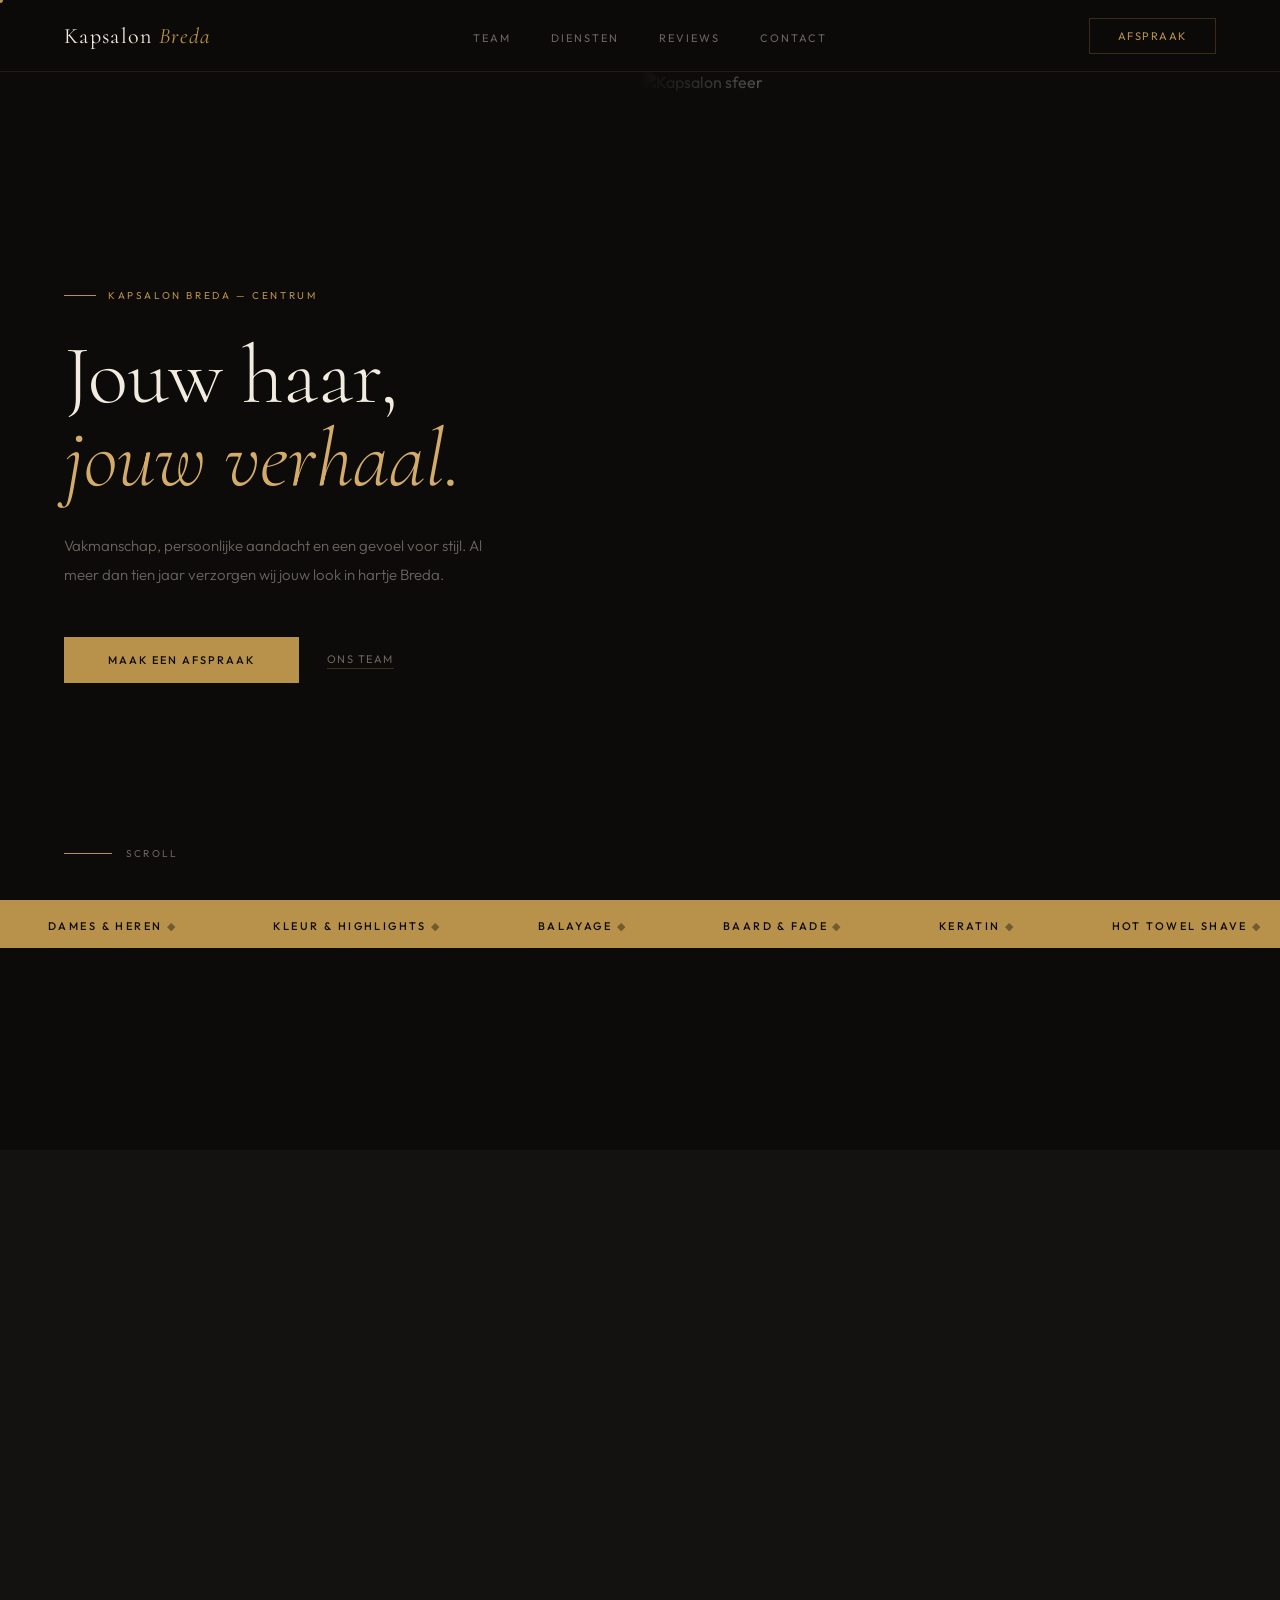
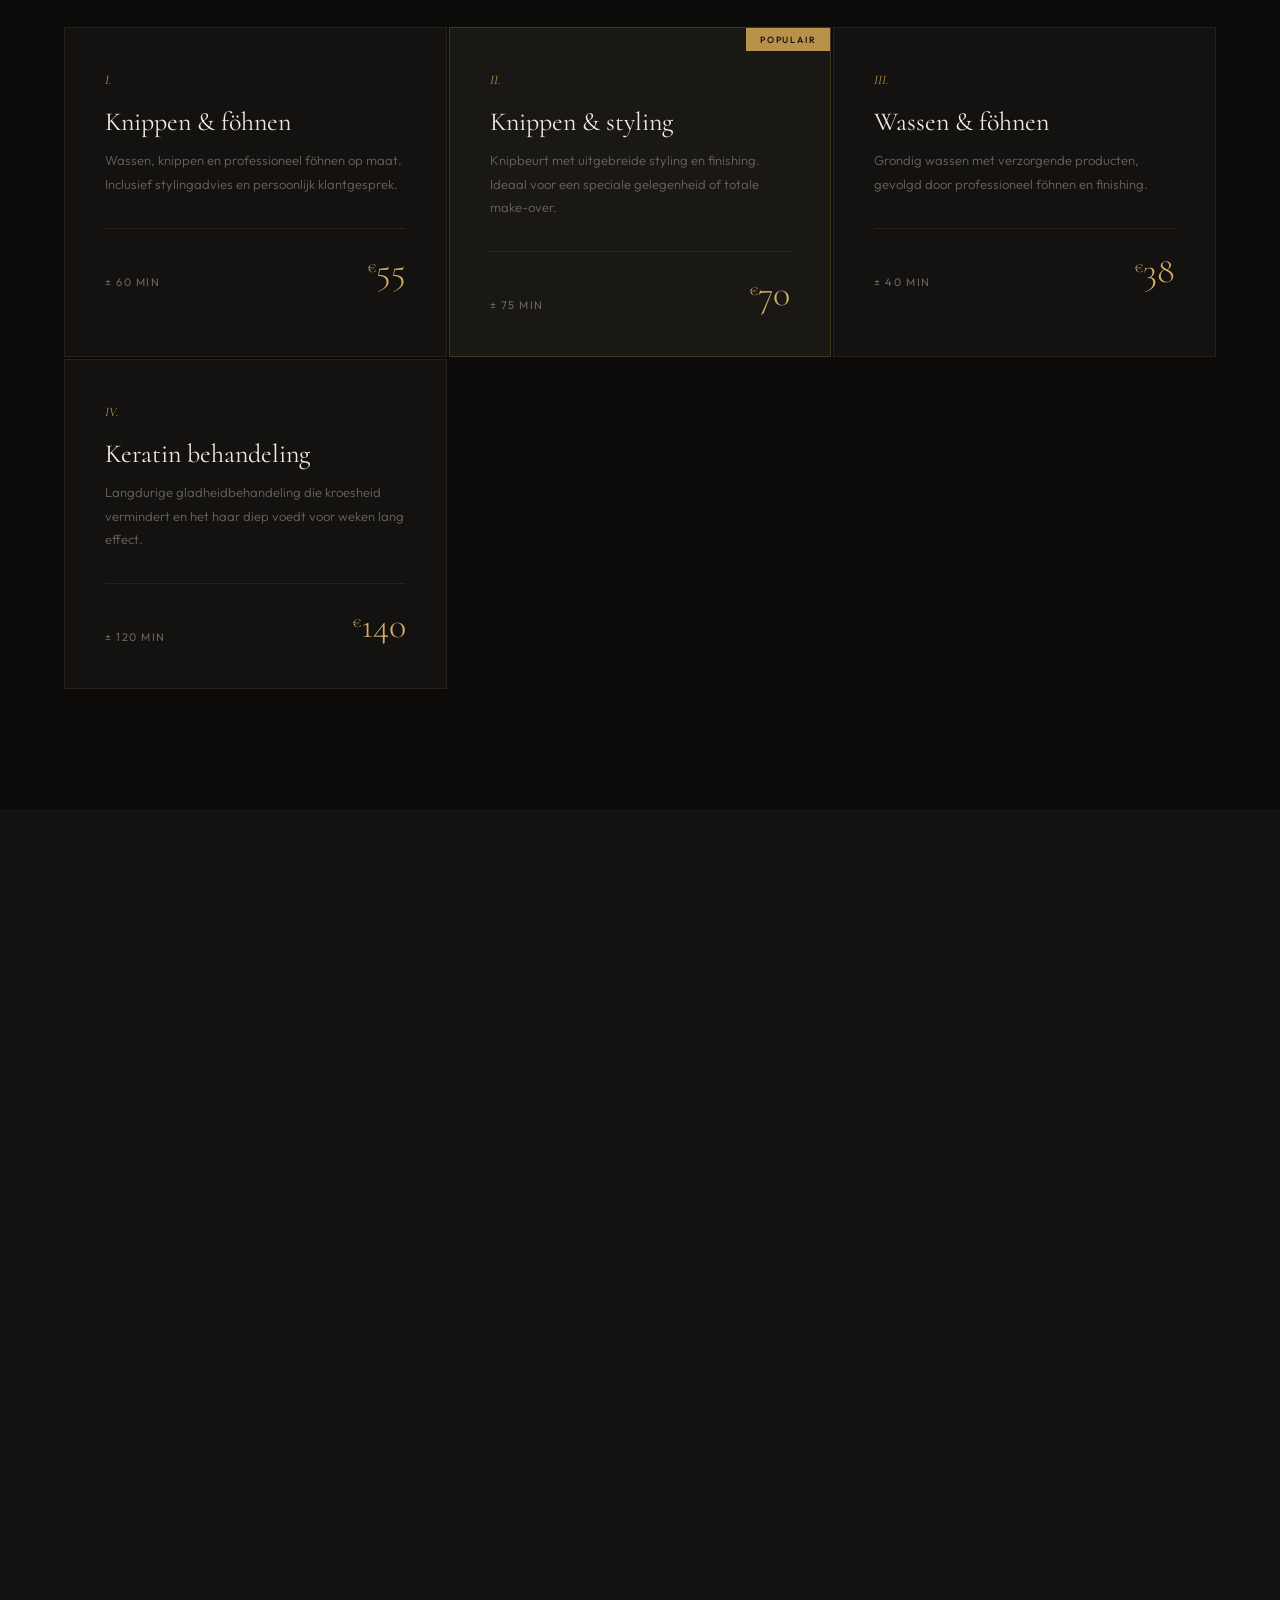
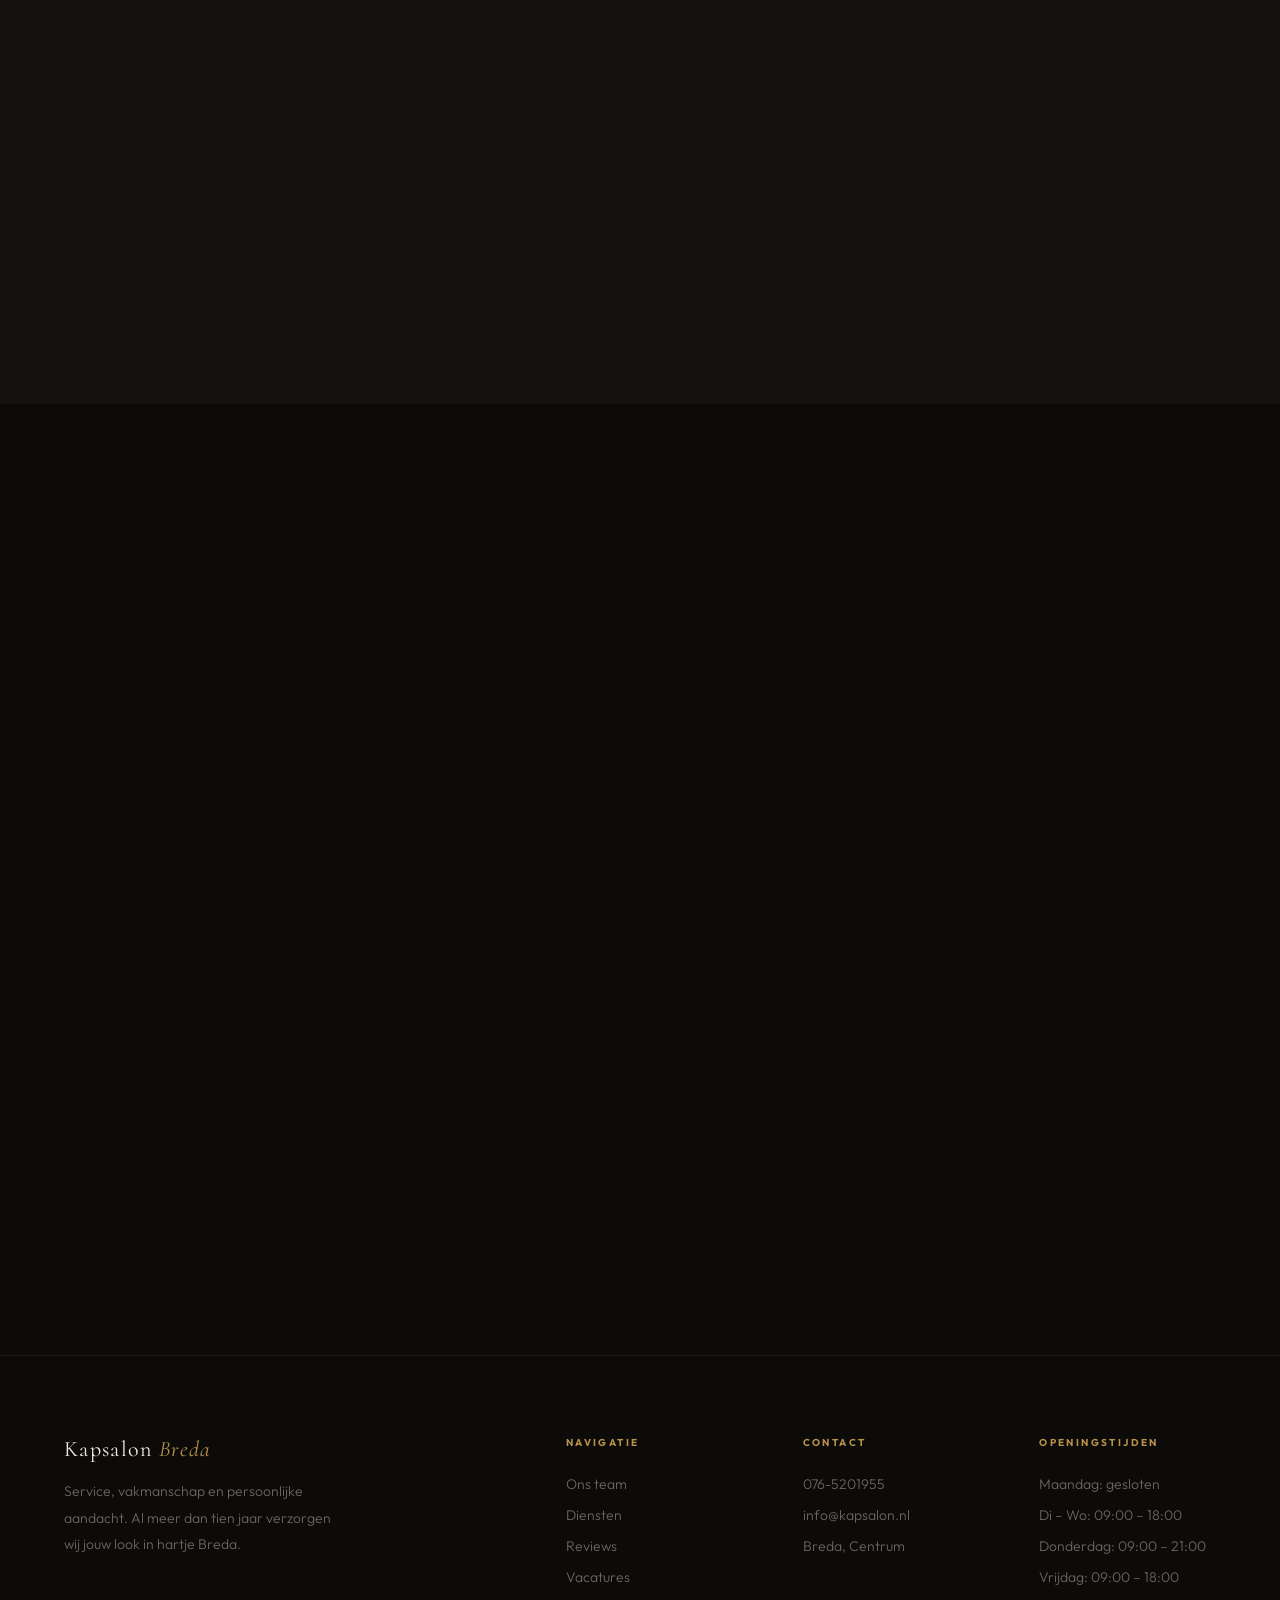
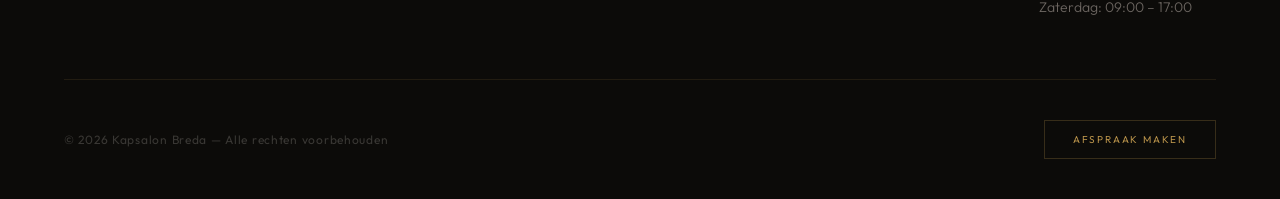
==== index.html @ 1b87bbcb "Create index.html" ====
<!DOCTYPE html>
<html lang="nl">
<head>
<meta charset="UTF-8">
<meta name="viewport" content="width=device-width, initial-scale=1.0">
<title>Kapsalon Breda — Vakmanschap & Stijl</title>
<link href="https://fonts.googleapis.com/css2?family=Cormorant:ital,wght@0,300;0,400;0,500;1,300;1,400&family=Outfit:wght@300;400;500&display=swap" rel="stylesheet">
<style>
*,*::before,*::after{box-sizing:border-box;margin:0;padding:0}

:root{
  --bg:#0c0b09;
  --surface:#131210;
  --surface2:#1a1814;
  --cream:#f2ece0;
  --cream2:#d8d0c0;
  --gold:#b8924a;
  --gold2:#d4ac6a;
  --gold3:rgba(184,146,74,0.15);
  --stone:#6b6560;
  --line:rgba(184,146,74,0.12);
  --line2:rgba(184,146,74,0.25);
}

html{scroll-behavior:smooth;scrollbar-width:thin;scrollbar-color:var(--gold) var(--bg)}
body{font-family:'Outfit',sans-serif;background:var(--bg);color:var(--cream);overflow-x:hidden;cursor:none}

/* CURSOR */
#cur{width:6px;height:6px;background:var(--gold);border-radius:50%;position:fixed;top:0;left:0;pointer-events:none;z-index:9999;transform:translate(-50%,-50%);transition:width .25s,height .25s,opacity .25s}
#cur.big{width:40px;height:40px;background:transparent;border:1px solid var(--gold);opacity:.7}

/* NAV */
nav{position:fixed;top:0;width:100%;z-index:500;height:72px;display:flex;justify-content:space-between;align-items:center;padding:0 64px;border-bottom:1px solid var(--line);background:rgba(12,11,9,.85);backdrop-filter:blur(20px)}
.logo{font-family:'Cormorant',serif;font-size:22px;font-weight:400;color:var(--cream);text-decoration:none;letter-spacing:.06em}
.logo em{color:var(--gold);font-style:italic}
.nav-links{display:flex;gap:40px;list-style:none}
.nav-links a{font-size:11px;letter-spacing:.18em;text-transform:uppercase;color:var(--stone);text-decoration:none;transition:.2s}
.nav-links a:hover{color:var(--gold2)}
.nav-cta{padding:10px 28px;border:1px solid var(--line2);color:var(--gold);font-size:11px;letter-spacing:.14em;text-transform:uppercase;text-decoration:none;transition:.2s}
.nav-cta:hover{background:var(--gold);color:var(--bg)}

/* HERO */
.hero{min-height:100vh;display:grid;grid-template-columns:1fr 1fr;padding-top:72px;position:relative;overflow:hidden}
.hero-left{display:flex;flex-direction:column;justify-content:center;padding:80px 64px;position:relative;z-index:2}
.hero-right{position:relative;overflow:hidden}
.hero-right::before{content:'';position:absolute;inset:0;background:linear-gradient(to right,var(--bg) 0%,transparent 40%);z-index:1;pointer-events:none}
.hero-right img{width:100%;height:100%;object-fit:cover;object-position:center top;opacity:.65;filter:saturate(.7) contrast(1.05)}

.hero-kicker{display:inline-flex;align-items:center;gap:12px;margin-bottom:32px;opacity:0;animation:fadeUp .8s .1s forwards}
.hero-kicker span{font-size:10px;letter-spacing:.26em;text-transform:uppercase;color:var(--gold)}
.hero-kicker::before{content:'';width:32px;height:1px;background:var(--gold)}

.hero h1{font-family:'Cormorant',serif;font-size:clamp(60px,6.5vw,96px);font-weight:300;line-height:1.0;margin-bottom:32px;opacity:0;animation:fadeUp .9s .22s forwards}
.hero h1 em{display:block;font-style:italic;color:var(--gold2)}
.hero h1 strong{display:block;font-weight:300;font-style:normal}

.hero-body{font-size:15px;font-weight:300;color:var(--stone);line-height:1.9;max-width:420px;margin-bottom:48px;opacity:0;animation:fadeUp .9s .38s forwards}

.hero-actions{display:flex;align-items:center;gap:28px;opacity:0;animation:fadeUp .9s .5s forwards}
.btn-primary{padding:16px 44px;background:var(--gold);color:var(--bg);font-size:11px;letter-spacing:.18em;text-transform:uppercase;text-decoration:none;transition:.25s;font-family:'Outfit',sans-serif;font-weight:500}
.btn-primary:hover{background:var(--gold2);transform:translateY(-2px)}
.btn-link{font-size:11px;letter-spacing:.14em;text-transform:uppercase;color:var(--stone);text-decoration:none;border-bottom:1px solid var(--line2);padding-bottom:2px;transition:.2s}
.btn-link:hover{color:var(--gold);border-color:var(--gold)}

.hero-scroll{position:absolute;bottom:40px;left:64px;display:flex;align-items:center;gap:14px;opacity:0;animation:fadeUp .9s .7s forwards}
.hero-scroll span{font-size:10px;letter-spacing:.22em;text-transform:uppercase;color:var(--stone)}
.scroll-line{width:48px;height:1px;background:var(--gold);position:relative;overflow:hidden}
.scroll-line::after{content:'';position:absolute;top:0;left:-100%;width:100%;height:100%;background:var(--cream);animation:scrollAnim 2s 1.2s infinite}

/* MARQUEE */
.marquee-bar{background:var(--gold);padding:14px 0;overflow:hidden;white-space:nowrap}
.marquee-inner{display:inline-flex;gap:0;animation:marquee 18s linear infinite}
.marquee-item{font-size:11px;letter-spacing:.22em;text-transform:uppercase;color:var(--bg);font-weight:500;padding:0 48px}
.marquee-dot{color:rgba(12,11,9,.4)}

/* SECTION BASE */
.section-wrap{padding:120px 64px;max-width:1280px;margin:0 auto}
.eyebrow{display:flex;align-items:center;gap:16px;margin-bottom:64px}
.eyebrow span{font-size:10px;letter-spacing:.26em;text-transform:uppercase;color:var(--gold)}
.eyebrow::after{content:'';flex:1;height:1px;background:var(--line)}
.section-title{font-family:'Cormorant',serif;font-size:clamp(38px,4vw,58px);font-weight:300;line-height:1.1;margin-bottom:20px}
.section-title em{color:var(--gold);font-style:italic}

/* TEAM */
.team-section{padding:120px 0;background:var(--surface)}
.team-inner{max-width:1280px;margin:0 auto;padding:0 64px}
.team-grid{display:flex;flex-direction:column;gap:0}

.kapper{display:grid;grid-template-columns:1fr 1fr;min-height:600px;border-top:1px solid var(--line)}
.kapper.flip{direction:rtl}
.kapper.flip > *{direction:ltr}

.kapper-visual{position:relative;overflow:hidden}
.kapper-visual img{width:100%;height:100%;object-fit:cover;object-position:center top;transition:transform .8s ease;filter:saturate(.75)}
.kapper-visual:hover img{transform:scale(1.04)}
.kapper-overlay{position:absolute;inset:0;background:linear-gradient(135deg,rgba(12,11,9,.5) 0%,transparent 60%);pointer-events:none}
.kapper-num{position:absolute;top:36px;left:36px;font-family:'Cormorant',serif;font-size:72px;font-weight:300;color:rgba(184,146,74,.18);line-height:1;pointer-events:none}
.kapper-badge{position:absolute;bottom:32px;left:32px;background:var(--gold);color:var(--bg);font-size:10px;letter-spacing:.18em;text-transform:uppercase;padding:8px 18px;font-weight:500}

.kapper-info{display:flex;flex-direction:column;justify-content:center;padding:72px 80px;background:var(--surface2)}
.kapper-tag{font-size:10px;letter-spacing:.24em;text-transform:uppercase;color:var(--gold);margin-bottom:20px}
.kapper-info h2{font-family:'Cormorant',serif;font-size:clamp(44px,4.5vw,68px);font-weight:300;line-height:.95;margin-bottom:8px}
.kapper-info h2 em{display:block;font-style:italic;color:var(--gold2)}
.kapper-line{width:48px;height:1px;background:var(--gold);margin:28px 0}
.kapper-info p{font-size:15px;font-weight:300;line-height:1.9;color:var(--stone);margin-bottom:10px;max-width:360px}
.kapper-skills{display:flex;flex-wrap:wrap;gap:8px;margin:28px 0 40px}
.skill-tag{padding:6px 14px;border:1px solid var(--line2);font-size:11px;letter-spacing:.1em;color:var(--stone);transition:.2s}
.skill-tag:hover{border-color:var(--gold);color:var(--gold2)}
.kapper-link{display:inline-flex;align-items:center;gap:10px;font-size:11px;letter-spacing:.16em;text-transform:uppercase;color:var(--cream2);text-decoration:none;border-bottom:1px solid var(--line2);padding-bottom:3px;transition:.2s}
.kapper-link:hover{color:var(--gold);border-color:var(--gold)}

/* DIENSTEN */
.diensten-section{padding:120px 0;background:var(--bg)}
.diensten-inner{max-width:1280px;margin:0 auto;padding:0 64px}

.price-tabs{display:flex;gap:0;border-bottom:1px solid var(--line);margin-bottom:64px}
.price-tab{padding:14px 32px;font-size:11px;letter-spacing:.18em;text-transform:uppercase;color:var(--stone);cursor:pointer;border-bottom:2px solid transparent;margin-bottom:-1px;background:none;border-top:none;border-left:none;border-right:none;font-family:'Outfit',sans-serif;transition:.2s;color:var(--stone)}
.price-tab:hover{color:var(--cream2)}
.price-tab.on{color:var(--gold);border-bottom-color:var(--gold)}

.price-panel{display:none}
.price-panel.on{display:block}
.price-grid{display:grid;grid-template-columns:repeat(auto-fill,minmax(300px,1fr));gap:2px}

.price-card{background:var(--surface);padding:44px 40px;border:1px solid var(--line);position:relative;overflow:hidden;transition:.3s}
.price-card::after{content:'';position:absolute;bottom:0;left:0;width:0;height:2px;background:var(--gold);transition:.4s}
.price-card:hover{border-color:var(--line2);transform:translateY(-3px)}
.price-card:hover::after{width:100%}
.price-card.featured{border-color:var(--line2);background:var(--surface2)}
.price-card.featured::before{content:'Populair';position:absolute;top:0;right:0;background:var(--gold);color:var(--bg);font-size:9px;letter-spacing:.2em;text-transform:uppercase;padding:6px 14px;font-weight:500}
.pc-num{font-family:'Cormorant',serif;font-size:13px;font-style:italic;color:var(--gold);margin-bottom:18px;display:block}
.pc-name{font-family:'Cormorant',serif;font-size:26px;font-weight:400;color:var(--cream);margin-bottom:12px}
.pc-desc{font-size:13px;font-weight:300;color:var(--stone);line-height:1.8;margin-bottom:32px}
.pc-bottom{display:flex;justify-content:space-between;align-items:flex-end;border-top:1px solid var(--line);padding-top:24px}
.pc-dur{font-size:11px;letter-spacing:.14em;color:var(--stone);text-transform:uppercase}
.pc-price{font-family:'Cormorant',serif;font-size:36px;font-weight:300;color:var(--gold2);line-height:1}
.pc-price sup{font-size:16px;vertical-align:top;margin-top:6px;display:inline-block}

/* TESTIMONIALS */
.reviews-section{padding:120px 0;background:var(--surface);overflow:hidden}
.reviews-inner{max-width:1280px;margin:0 auto;padding:0 64px}

.reviews-grid{display:grid;grid-template-columns:repeat(3,1fr);gap:2px;margin-top:64px}
.review-card{background:var(--surface2);padding:48px 40px;border:1px solid var(--line);position:relative;transition:.3s}
.review-card:hover{border-color:var(--line2)}
.review-card::before{content:'\201C';font-family:'Cormorant',serif;font-size:120px;font-weight:300;color:var(--gold3);position:absolute;top:16px;left:32px;line-height:1;pointer-events:none}
.review-stars{display:flex;gap:4px;margin-bottom:28px;position:relative;z-index:1}
.star{width:14px;height:14px;background:var(--gold);clip-path:polygon(50% 0%,61% 35%,98% 35%,68% 57%,79% 91%,50% 70%,21% 91%,32% 57%,2% 35%,39% 35%)}
.review-text{font-size:15px;font-weight:300;line-height:1.9;color:var(--cream2);margin-bottom:36px;position:relative;z-index:1;font-style:italic;font-family:'Cormorant',serif;font-size:18px}
.review-author{display:flex;align-items:center;gap:14px;border-top:1px solid var(--line);padding-top:24px}
.review-avatar{width:40px;height:40px;border-radius:50%;background:var(--gold3);border:1px solid var(--line2);display:flex;align-items:center;justify-content:center;font-family:'Cormorant',serif;font-size:16px;color:var(--gold)}
.review-name{font-size:13px;font-weight:500;color:var(--cream);letter-spacing:.04em}
.review-meta{font-size:11px;color:var(--stone);margin-top:2px;letter-spacing:.06em}

/* STATS */
.stats-row{display:grid;grid-template-columns:repeat(4,1fr);border-top:1px solid var(--line);border-bottom:1px solid var(--line)}
.stat{padding:56px 40px;text-align:center;border-right:1px solid var(--line);position:relative;overflow:hidden}
.stat:last-child{border-right:none}
.stat::before{content:'';position:absolute;bottom:0;left:50%;transform:translateX(-50%);width:0;height:2px;background:var(--gold);transition:.4s}
.stat:hover::before{width:60%}
.stat strong{font-family:'Cormorant',serif;font-size:60px;font-weight:300;color:var(--gold2);display:block;line-height:1;margin-bottom:8px}
.stat span{font-size:10px;letter-spacing:.2em;text-transform:uppercase;color:var(--stone)}

/* AFSPRAAK */
.form-section{padding:120px 0;background:var(--bg)}
.form-inner{max-width:700px;margin:0 auto;padding:0 64px}
.form-section .section-title{text-align:center;margin-bottom:12px}
.form-intro{text-align:center;font-size:15px;font-weight:300;color:var(--stone);line-height:1.8;margin-bottom:56px}

.form-card{background:var(--surface);border:1px solid var(--line);padding:56px 64px}
.fg{display:grid;grid-template-columns:1fr 1fr;gap:20px}
.field{display:flex;flex-direction:column;gap:8px}
.field.full{grid-column:1/-1}
label{font-size:10px;letter-spacing:.2em;text-transform:uppercase;color:var(--stone)}
input,select{width:100%;padding:14px 18px;background:rgba(255,255,255,.04);border:1px solid var(--line);color:var(--cream);font-size:14px;font-family:'Outfit',sans-serif;outline:none;transition:.2s;appearance:none;-webkit-appearance:none}
input:focus,select:focus{border-color:var(--gold);background:rgba(184,146,74,.05)}
select option{background:var(--surface2);color:var(--cream)}
.btn-submit{width:100%;margin-top:28px;padding:18px;background:var(--gold);color:var(--bg);border:none;font-size:12px;letter-spacing:.2em;text-transform:uppercase;cursor:pointer;transition:.25s;font-family:'Outfit',sans-serif;font-weight:500}
.btn-submit:hover{background:var(--gold2)}
#melding{margin-top:20px;text-align:center;font-size:14px;font-weight:300;color:var(--gold2);min-height:20px;line-height:1.6}

/* FOOTER */
footer{background:#07060504;border-top:1px solid var(--line);padding:80px 64px 40px}
.footer-top{display:grid;grid-template-columns:2.5fr 1fr 1fr 1fr;gap:60px;padding-bottom:56px;border-bottom:1px solid var(--line);margin-bottom:40px}
.footer-brand .logo{display:inline-block;margin-bottom:16px}
.footer-brand p{font-size:14px;font-weight:300;line-height:1.9;color:var(--stone);max-width:280px}
.fc h3{font-size:10px;letter-spacing:.24em;text-transform:uppercase;color:var(--gold);margin-bottom:20px}
.fc p,.fc a{font-size:14px;font-weight:300;line-height:2.2;color:var(--stone);text-decoration:none;display:block;transition:.2s}
.fc a:hover{color:var(--gold2)}
.footer-bottom{display:flex;justify-content:space-between;align-items:center;gap:16px;flex-wrap:wrap}
.footer-bottom p{font-size:12px;color:rgba(242,236,224,.2);letter-spacing:.06em}
.footer-cta{padding:12px 28px;border:1px solid var(--line2);color:var(--gold);font-size:10px;letter-spacing:.18em;text-transform:uppercase;text-decoration:none;transition:.2s}
.footer-cta:hover{background:var(--gold);color:var(--bg)}

/* REVEAL */
.reveal{opacity:0;transform:translateY(36px);transition:opacity .8s ease,transform .8s ease}
.reveal.in{opacity:1;transform:translateY(0)}
.d1{transition-delay:.1s}.d2{transition-delay:.2s}.d3{transition-delay:.3s}.d4{transition-delay:.4s}

@keyframes fadeUp{from{opacity:0;transform:translateY(28px)}to{opacity:1;transform:translateY(0)}}
@keyframes marquee{to{transform:translateX(-50%)}}
@keyframes scrollAnim{to{left:100%}}

/* MOBILE */
@media(max-width:960px){
  nav{padding:0 24px}
  .nav-links,.nav-cta{display:none}
  .hero{grid-template-columns:1fr;min-height:auto}
  .hero-left{padding:80px 24px 60px}
  .hero-right{height:60vw}
  .hero-scroll{left:24px}
  .team-inner,.diensten-inner,.reviews-inner,.form-inner{padding:0 24px}
  .section-wrap{padding:80px 24px}
  .kapper{grid-template-columns:1fr}
  .kapper.flip{direction:ltr}
  .kapper-info{padding:48px 28px}
  .price-grid{grid-template-columns:1fr}
  .reviews-grid{grid-template-columns:1fr}
  .stats-row{grid-template-columns:1fr 1fr}
  .stat{border-right:none;border-bottom:1px solid var(--line)}
  .stats-row .stat:nth-child(2n){border-right:none}
  .fg{grid-template-columns:1fr}
  .field.full{grid-column:1}
  .form-card{padding:36px 24px}
  footer{padding:60px 24px 36px}
  .footer-top{grid-template-columns:1fr;gap:36px}
  .price-tabs{overflow-x:auto}
  #cur{display:none}
}
</style>
</head>
<body>

<div id="cur"></div>

<nav>
  <a class="logo" href="index.html">Kapsalon <em>Breda</em></a>
  <ul class="nav-links">
    <li><a href="#team">Team</a></li>
    <li><a href="#diensten">Diensten</a></li>
    <li><a href="#reviews">Reviews</a></li>
    <li><a href="#afspraak">Contact</a></li>
  </ul>
  <a href="#afspraak" class="nav-cta">Afspraak</a>
</nav>

<section class="hero">
  <div class="hero-left">
    <p class="hero-kicker"><span>Kapsalon Breda — Centrum</span></p>
    <h1>
      <strong>Jouw haar,</strong>
      <em>jouw verhaal.</em>
    </h1>
    <p class="hero-body">Vakmanschap, persoonlijke aandacht en een gevoel voor stijl. Al meer dan tien jaar verzorgen wij jouw look in hartje Breda.</p>
    <div class="hero-actions">
      <a href="#afspraak" class="btn-primary">Maak een afspraak</a>
      <a href="#team" class="btn-link">Ons team</a>
    </div>
    <div class="hero-scroll">
      <div class="scroll-line"></div>
      <span>Scroll</span>
    </div>
  </div>
  <div class="hero-right">
    <img src="./kapster plaatje.webp" alt="Kapsalon sfeer">
  </div>
</section>

<div class="marquee-bar">
  <div class="marquee-inner">
    <span class="marquee-item">Dames &amp; Heren <span class="marquee-dot">◆</span></span>
    <span class="marquee-item">Kleur &amp; Highlights <span class="marquee-dot">◆</span></span>
    <span class="marquee-item">Balayage <span class="marquee-dot">◆</span></span>
    <span class="marquee-item">Baard &amp; Fade <span class="marquee-dot">◆</span></span>
    <span class="marquee-item">Keratin <span class="marquee-dot">◆</span></span>
    <span class="marquee-item">Hot Towel Shave <span class="marquee-dot">◆</span></span>
    <span class="marquee-item">Breda Centrum <span class="marquee-dot">◆</span></span>
    <span class="marquee-item">Dames &amp; Heren <span class="marquee-dot">◆</span></span>
    <span class="marquee-item">Kleur &amp; Highlights <span class="marquee-dot">◆</span></span>
    <span class="marquee-item">Balayage <span class="marquee-dot">◆</span></span>
    <span class="marquee-item">Baard &amp; Fade <span class="marquee-dot">◆</span></span>
    <span class="marquee-item">Keratin <span class="marquee-dot">◆</span></span>
    <span class="marquee-item">Hot Towel Shave <span class="marquee-dot">◆</span></span>
    <span class="marquee-item">Breda Centrum <span class="marquee-dot">◆</span></span>
  </div>
</div>

<!-- STATS -->
<div class="stats-row reveal">
  <div class="stat"><strong>10+</strong><span>Jaar ervaring</span></div>
  <div class="stat"><strong>900+</strong><span>Tevreden klanten</span></div>
  <div class="stat"><strong>2</strong><span>Specialisten</span></div>
  <div class="stat"><strong>100%</strong><span>Persoonlijke aandacht</span></div>
</div>

<!-- TEAM -->
<section class="team-section" id="team">
  <div class="team-inner">
    <div class="eyebrow reveal"><span>Ons team</span></div>
  </div>
  <div class="team-grid">

    <div class="kapper reveal">
      <div class="kapper-visual">
        <a href="sophie.html"><img src="./kapster plaatje.webp" alt="Sophie"></a>
        <div class="kapper-overlay"></div>
        <div class="kapper-num">01</div>
        <span class="kapper-badge">Dames &amp; Kleur</span>
      </div>
      <div class="kapper-info">
        <p class="kapper-tag">01 — Styliste</p>
        <h2>Sophie<em>.</em></h2>
        <div class="kapper-line"></div>
        <p>Sophie is gespecialiseerd in moderne dameskapsels, kleuringen en luxe styling. Met haar creatieve aanpak weet zij iedere look perfect af te stemmen op de klant.</p>
        <p>Met meer dan 8 jaar ervaring zorgt zij altijd voor een ontspannen sfeer en een professioneel eindresultaat.</p>
        <div class="kapper-skills">
          <span class="skill-tag">Highlights</span>
          <span class="skill-tag">Balayage</span>
          <span class="skill-tag">Kleuren</span>
          <span class="skill-tag">Styling</span>
          <span class="skill-tag">Keratin</span>
        </div>
        <a href="sophie.html" class="kapper-link">Bekijk profiel →</a>
      </div>
    </div>

    <div class="kapper flip reveal">
      <div class="kapper-visual">
        <a href="david.html"><img src="./mannelijke kapper.jpg" alt="David"></a>
        <div class="kapper-overlay"></div>
        <div class="kapper-num">02</div>
        <span class="kapper-badge">Heren &amp; Baard</span>
      </div>
      <div class="kapper-info">
        <p class="kapper-tag">02 — Stylist</p>
        <h2>David<em>.</em></h2>
        <div class="kapper-line"></div>
        <p>David focust zich op strakke fades, moderne herenkapsels en professionele baardverzorging. Zijn aanpak is precies, doordacht en altijd op maat.</p>
        <p>Met een scherp oog voor de nieuwste trends laat hij iedere klant er op zijn allerbestst uitzien.</p>
        <div class="kapper-skills">
          <span class="skill-tag">Fade</span>
          <span class="skill-tag">Undercut</span>
          <span class="skill-tag">Baard trimmen</span>
          <span class="skill-tag">Skin fade</span>
          <span class="skill-tag">Hot towel</span>
        </div>
        <a href="david.html" class="kapper-link">Bekijk profiel →</a>
      </div>
    </div>

  </div>
</section>

<!-- DIENSTEN & PRIJZEN -->
<section class="diensten-section" id="diensten">
  <div class="diensten-inner">
    <div class="eyebrow reveal"><span>Diensten &amp; Prijzen</span></div>
    <h2 class="section-title reveal">Wat kunnen wij <em>voor jou doen?</em></h2>
    <p style="font-size:15px;font-weight:300;color:var(--stone);max-width:520px;line-height:1.8;margin-bottom:56px" class="reveal">Van een snelle knipbeurt tot een complete make-over — wij bieden de service die bij jou past.</p>

    <div class="price-tabs reveal">
      <button class="price-tab on" onclick="switchTab(this,'dames')">Dames</button>
      <button class="price-tab" onclick="switchTab(this,'heren')">Heren</button>
      <button class="price-tab" onclick="switchTab(this,'kleur')">Kleur</button>
    </div>

    <div class="price-panel on" id="dames">
      <div class="price-grid">
        <div class="price-card">
          <span class="pc-num">I.</span>
          <div class="pc-name">Knippen &amp; föhnen</div>
          <div class="pc-desc">Wassen, knippen en professioneel föhnen op maat. Inclusief stylingadvies en persoonlijk klantgesprek.</div>
          <div class="pc-bottom"><span class="pc-dur">± 60 min</span><div class="pc-price"><sup>€</sup>55</div></div>
        </div>
        <div class="price-card featured">
          <span class="pc-num">II.</span>
          <div class="pc-name">Knippen &amp; styling</div>
          <div class="pc-desc">Knipbeurt met uitgebreide styling en finishing. Ideaal voor een speciale gelegenheid of totale make-over.</div>
          <div class="pc-bottom"><span class="pc-dur">± 75 min</span><div class="pc-price"><sup>€</sup>70</div></div>
        </div>
        <div class="price-card">
          <span class="pc-num">III.</span>
          <div class="pc-name">Wassen &amp; föhnen</div>
          <div class="pc-desc">Grondig wassen met verzorgende producten, gevolgd door professioneel föhnen en finishing.</div>
          <div class="pc-bottom"><span class="pc-dur">± 40 min</span><div class="pc-price"><sup>€</sup>38</div></div>
        </div>
        <div class="price-card">
          <span class="pc-num">IV.</span>
          <div class="pc-name">Keratin behandeling</div>
          <div class="pc-desc">Langdurige gladheidbehandeling die kroesheid vermindert en het haar diep voedt voor weken lang effect.</div>
          <div class="pc-bottom"><span class="pc-dur">± 120 min</span><div class="pc-price"><sup>€</sup>140</div></div>
        </div>
      </div>
    </div>

    <div class="price-panel" id="heren">
      <div class="price-grid">
        <div class="price-card">
          <span class="pc-num">I.</span>
          <div class="pc-name">Klassiek knippen</div>
          <div class="pc-desc">Strak en verzorgd herenkappsel, inclusief wassen en styling. Tijdloos vakmanschap voor een scherp resultaat.</div>
          <div class="pc-bottom"><span class="pc-dur">± 40 min</span><div class="pc-price"><sup>€</sup>34</div></div>
        </div>
        <div class="price-card featured">
          <span class="pc-num">II.</span>
          <div class="pc-name">Fade &amp; styling</div>
          <div class="pc-desc">Professionele fade (low, mid of high) gecombineerd met een persoonlijke stijlkeuze. Strak tot in de details.</div>
          <div class="pc-bottom"><span class="pc-dur">± 50 min</span><div class="pc-price"><sup>€</sup>40</div></div>
        </div>
        <div class="price-card">
          <span class="pc-num">III.</span>
          <div class="pc-name">Baard trimmen</div>
          <div class="pc-desc">Contouren, trimmen en verzorgen van de baard. Inclusief baardbalsem en stylingtips voor thuis.</div>
          <div class="pc-bottom"><span class="pc-dur">± 25 min</span><div class="pc-price"><sup>€</sup>22</div></div>
        </div>
        <div class="price-card">
          <span class="pc-num">IV.</span>
          <div class="pc-name">Knip + baard combi</div>
          <div class="pc-desc">Volledige behandeling: haarknipbeurt én baardverzorging in één sessie. Het complete pakket voor de moderne man.</div>
          <div class="pc-bottom"><span class="pc-dur">± 70 min</span><div class="pc-price"><sup>€</sup>58</div></div>
        </div>
      </div>
    </div>

    <div class="price-panel" id="kleur">
      <div class="price-grid">
        <div class="price-card">
          <span class="pc-num">I.</span>
          <div class="pc-name">Volledig kleuren</div>
          <div class="pc-desc">Complete haarkleurbehandeling met professionele producten. Inclusief inwerktijd, wassen en föhnen.</div>
          <div class="pc-bottom"><span class="pc-dur">± 90 min</span><div class="pc-price"><sup>€</sup>75</div></div>
        </div>
        <div class="price-card featured">
          <span class="pc-num">II.</span>
          <div class="pc-name">Balayage</div>
          <div class="pc-desc">Handgeschilderde kleurtechniek voor een zachte, zongebruinde look die naadloos in je eigen kleur overvloeit.</div>
          <div class="pc-bottom"><span class="pc-dur">± 150 min</span><div class="pc-price"><sup>€</sup>120</div></div>
        </div>
        <div class="price-card">
          <span class="pc-num">III.</span>
          <div class="pc-name">Highlights</div>
          <div class="pc-desc">Lichte plukken voor diepte en glans. Kies voor subtiel of opvallend — Sophie adviseert wat bij jou past.</div>
          <div class="pc-bottom"><span class="pc-dur">± 110 min</span><div class="pc-price"><sup>€</sup>95</div></div>
        </div>
        <div class="price-card">
          <span class="pc-num">IV.</span>
          <div class="pc-name">Toning &amp; glans</div>
          <div class="pc-desc">Kleurverfrissing of tonende behandeling voor extra glans en kleurdiepte. Ideaal als tussentijdse opfrisbeurt.</div>
          <div class="pc-bottom"><span class="pc-dur">± 60 min</span><div class="pc-price"><sup>€</sup>55</div></div>
        </div>
      </div>
    </div>

  </div>
</section>

<!-- REVIEWS -->
<section class="reviews-section" id="reviews">
  <div class="reviews-inner">
    <div class="eyebrow reveal"><span>Wat klanten zeggen</span></div>
    <h2 class="section-title reveal">Eerlijke <em>ervaringen.</em></h2>

    <div class="reviews-grid">
      <div class="review-card reveal">
        <div class="review-stars"><span class="star"></span><span class="star"></span><span class="star"></span><span class="star"></span><span class="star"></span></div>
        <p class="review-text">Sophie heeft mijn haar precies zo gedaan als ik het wilde. Ze luistert goed en geeft eerlijk advies. Ik kom hier al drie jaar en ga nooit meer weg.</p>
        <div class="review-author"><div class="review-avatar">L</div><div><div class="review-name">Laura de Groot</div><div class="review-meta">Vaste klant · Sophie</div></div></div>
      </div>
      <div class="review-card reveal d1">
        <div class="review-stars"><span class="star"></span><span class="star"></span><span class="star"></span><span class="star"></span><span class="star"></span></div>
        <p class="review-text">David is geweldig met fades. Ik kom nergens anders meer voor een knipbeurt. Strak, snel en altijd een goed gesprek erbij.</p>
        <div class="review-author"><div class="review-avatar">M</div><div><div class="review-name">Milan Okafor</div><div class="review-meta">Vaste klant · David</div></div></div>
      </div>
      <div class="review-card reveal d2">
        <div class="review-stars"><span class="star"></span><span class="star"></span><span class="star"></span><span class="star"></span><span class="star"></span></div>
        <p class="review-text">De balayage die Sophie heeft gedaan is fenomenaal. Ik krijg continu complimenten. Sfeer in de salon is ook echt top — ontspannen en professioneel.</p>
        <div class="review-author"><div class="review-avatar">N</div><div><div class="review-name">Noor Janssen</div><div class="review-meta">Klant · Sophie</div></div></div>
      </div>
      <div class="review-card reveal d1">
        <div class="review-stars"><span class="star"></span><span class="star"></span><span class="star"></span><span class="star"></span><span class="star"></span></div>
        <p class="review-text">Eindelijk een kapper die ook echt naar je luistert. Geen standaard knipbeurt maar echt nagedacht over wat bij mij past. Aanrader!</p>
        <div class="review-author"><div class="review-avatar">T</div><div><div class="review-name">Thomas Vermeer</div><div class="review-meta">Klant · David</div></div></div>
      </div>
      <div class="review-card reveal d2">
        <div class="review-stars"><span class="star"></span><span class="star"></span><span class="star"></span><span class="star"></span><span class="star"></span></div>
        <p class="review-text">Mijn haar heeft een complete transformatie ondergaan. De highlights zijn prachtig en de keratin behandeling heeft mijn haar zoveel gezonder gemaakt.</p>
        <div class="review-author"><div class="review-avatar">E</div><div><div class="review-name">Emma Visser</div><div class="review-meta">Vaste klant · Sophie</div></div></div>
      </div>
      <div class="review-card reveal d3">
        <div class="review-stars"><span class="star"></span><span class="star"></span><span class="star"></span><span class="star"></span><span class="star"></span></div>
        <p class="review-text">Super professioneel, gezellige sfeer en het resultaat is altijd top. De hot towel shave is een verwennerij die ik elke maand herhaal.</p>
        <div class="review-author"><div class="review-avatar">R</div><div><div class="review-name">Remy Bakker</div><div class="review-meta">Vaste klant · David</div></div></div>
      </div>
    </div>

  </div>
</section>

<!-- AFSPRAAK -->
<section class="form-section" id="afspraak">
  <div class="form-inner">
    <div class="eyebrow reveal" style="justify-content:center"><span>Reserveren</span></div>
    <h2 class="section-title reveal">Maak een <em>afspraak.</em></h2>
    <p class="form-intro reveal">Vul je gegevens in en wij bevestigen jouw afspraak zo snel mogelijk via e-mail.</p>

    <div class="form-card reveal">
      <form onsubmit="sendForm(event)">
        <div class="fg">
          <div class="field">
            <label for="naam">Naam</label>
            <input type="text" id="naam" placeholder="Jouw naam" required>
          </div>
          <div class="field">
            <label for="email">E-mailadres</label>
            <input type="email" id="email" placeholder="jouw@email.nl" required>
          </div>
          <div class="field">
            <label for="kapper">Kapper</label>
            <select id="kapper" required>
              <option value="">Kies een kapper</option>
              <option>Sophie</option>
              <option>David</option>
            </select>
          </div>
          <div class="field">
            <label for="dienst">Dienst</label>
            <select id="dienst" required>
              <option value="">Kies een dienst</option>
              <option>Knippen</option>
              <option>Knippen &amp; föhnen</option>
              <option>Kleuren</option>
              <option>Balayage</option>
              <option>Highlights</option>
              <option>Fade</option>
              <option>Baard trimmen</option>
              <option>Knip + baard combi</option>
              <option>Keratin behandeling</option>
              <option>Hot towel shave</option>
            </select>
          </div>
          <div class="field">
            <label for="datum">Datum</label>
            <input type="date" id="datum" required>
          </div>
          <div class="field">
            <label for="tijd">Tijdvoorkeur</label>
            <input type="time" id="tijd" required>
          </div>
        </div>
        <button class="btn-submit" type="submit">Verstuur aanvraag</button>
      </form>
      <p id="melding"></p>
    </div>
  </div>
</section>

<!-- FOOTER -->
<footer id="contact">
  <div class="footer-top">
    <div class="footer-brand">
      <a class="logo" href="index.html">Kapsalon <em>Breda</em></a>
      <p>Service, vakmanschap en persoonlijke aandacht. Al meer dan tien jaar verzorgen wij jouw look in hartje Breda.</p>
    </div>
    <div class="fc">
      <h3>Navigatie</h3>
      <a href="#team">Ons team</a>
      <a href="#diensten">Diensten</a>
      <a href="#reviews">Reviews</a>
      <a href="vacatures.html">Vacatures</a>
    </div>
    <div class="fc">
      <h3>Contact</h3>
      <a href="tel:0765201955">076-5201955</a>
      <a href="mailto:info@kapsalon.nl">info@kapsalon.nl</a>
      <p>Breda, Centrum</p>
    </div>
    <div class="fc">
      <h3>Openingstijden</h3>
      <p>Maandag: gesloten<br>Di – Wo: 09:00 – 18:00<br>Donderdag: 09:00 – 21:00<br>Vrijdag: 09:00 – 18:00<br>Zaterdag: 09:00 – 17:00</p>
    </div>
  </div>
  <div class="footer-bottom">
    <p>© 2026 Kapsalon Breda — Alle rechten voorbehouden</p>
    <a href="#afspraak" class="footer-cta">Afspraak maken</a>
  </div>
</footer>

<script src="https://cdn.jsdelivr.net/npm/@emailjs/browser@4/dist/email.min.js"></script>
<script>
emailjs.init('uqgU5EFcv74CZg8bB');

const cur=document.getElementById('cur');
document.addEventListener('mousemove',e=>{cur.style.left=e.clientX+'px';cur.style.top=e.clientY+'px'});
document.querySelectorAll('a,button,input,select').forEach(el=>{
  el.addEventListener('mouseenter',()=>cur.classList.add('big'));
  el.addEventListener('mouseleave',()=>cur.classList.remove('big'));
});

const obs=new IntersectionObserver(entries=>{
  entries.forEach(e=>{if(e.isIntersecting)e.target.classList.add('in')});
},{threshold:0.1});
document.querySelectorAll('.reveal').forEach(el=>obs.observe(el));

function switchTab(btn,panel){
  document.querySelectorAll('.price-tab').forEach(t=>t.classList.remove('on'));
  document.querySelectorAll('.price-panel').forEach(p=>p.classList.remove('on'));
  btn.classList.add('on');
  document.getElementById(panel).classList.add('on');
}

function sendForm(e){
  e.preventDefault();
  const btn=e.target.querySelector('.btn-submit');
  const melding=document.getElementById('melding');

  const naam=document.getElementById('naam').value.trim();
  const email=document.getElementById('email').value.trim();
  const kapper=document.getElementById('kapper').value;
  const dienst=document.getElementById('dienst').value;
  const datum=document.getElementById('datum').value;
  const tijd=document.getElementById('tijd').value;
  const d=new Date(datum+'T00:00:00').toLocaleDateString('nl-NL',{weekday:'long',day:'numeric',month:'long'});

  btn.textContent='Versturen...';
  btn.disabled=true;
  melding.textContent='';

  emailjs.send('service_2gjvrq8','template_igscaf7',{
    naam,
    email,
    kapper,
    dienst,
    datum: d,
    tijd
  }).then(()=>{
    melding.style.color='var(--gold2)';
    melding.textContent=`Bedankt ${naam}! Je afspraak bij ${kapper} (${dienst}) is aangevraagd voor ${d} om ${tijd}. Je ontvangt een bevestiging per e-mail.`;
    e.target.reset();
    btn.textContent='Verstuur aanvraag';
    btn.disabled=false;
  }).catch(err=>{
    melding.style.color='#f4a4a4';
    melding.textContent='Er ging iets mis. Probeer het opnieuw of bel ons op 076-5201955.';
    console.error('EmailJS fout:',err);
    btn.textContent='Verstuur aanvraag';
    btn.disabled=false;
  });
}
</script>

</body>
</html>
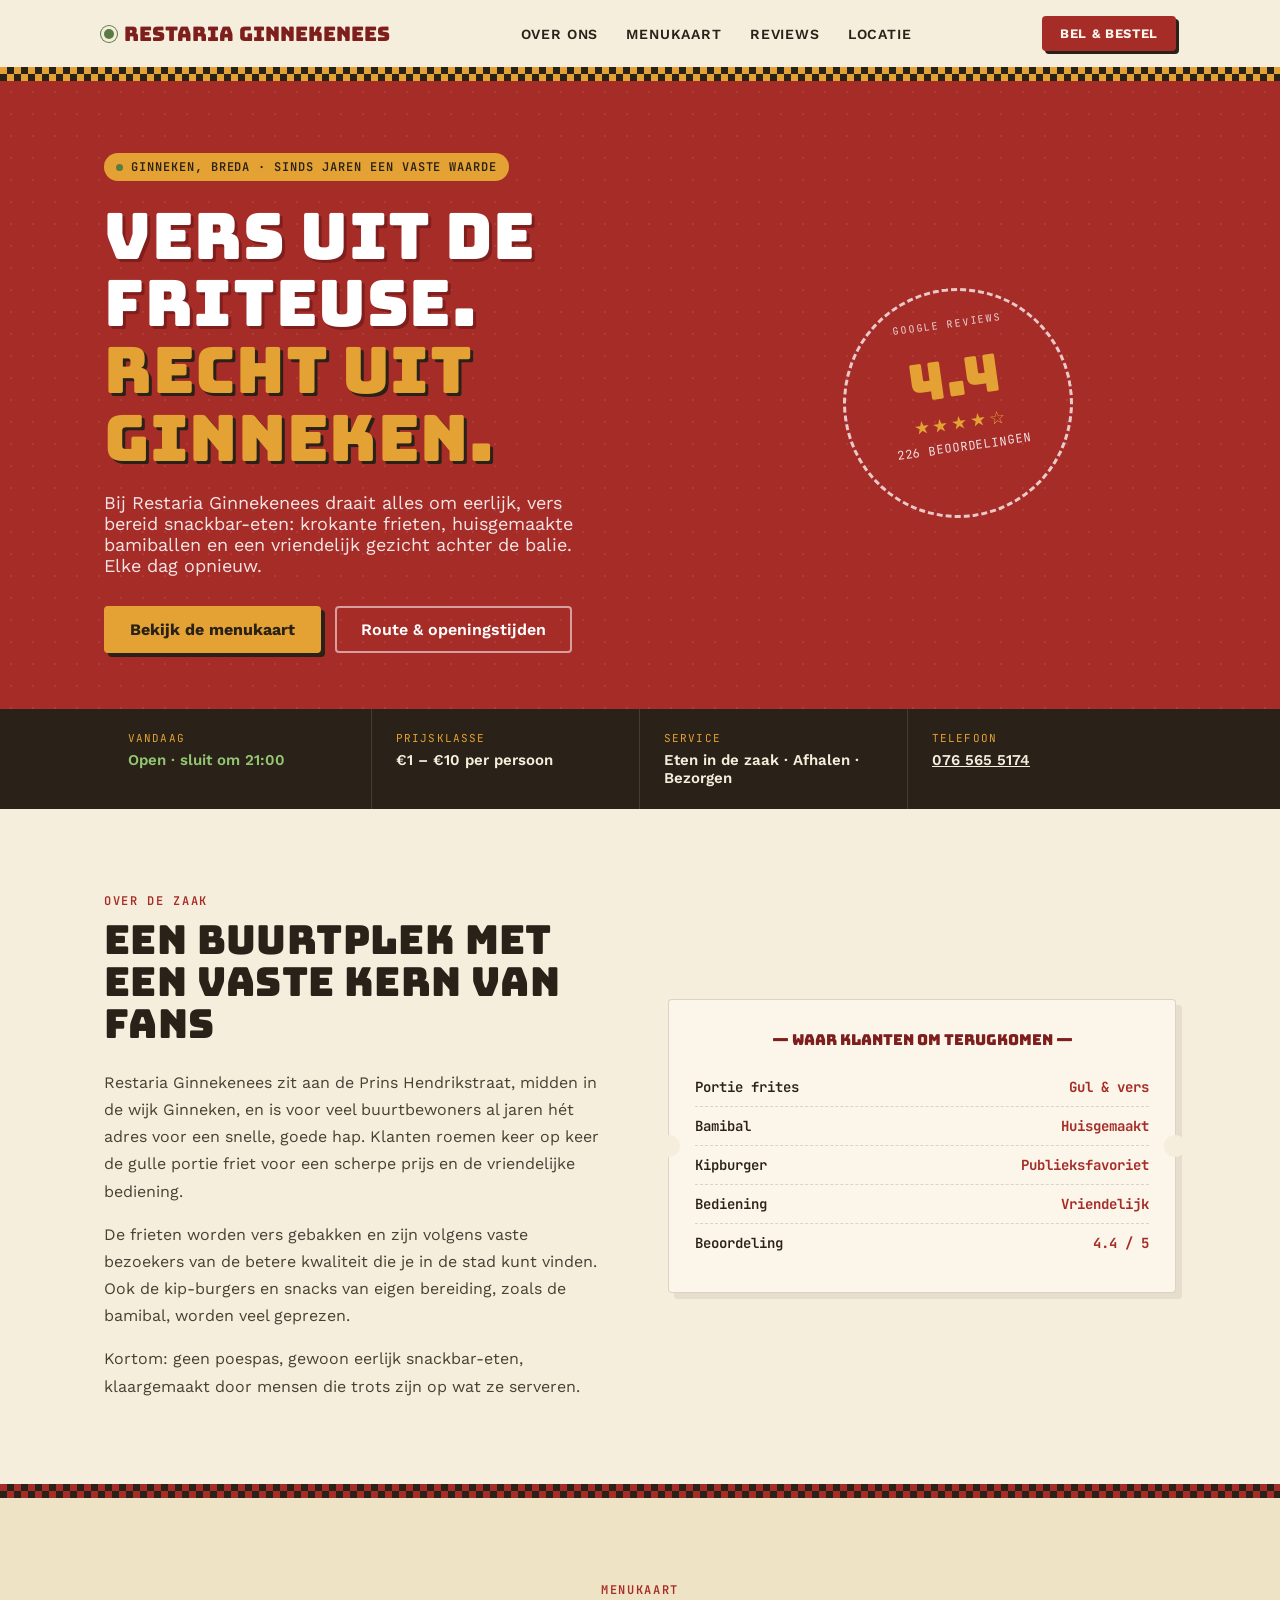
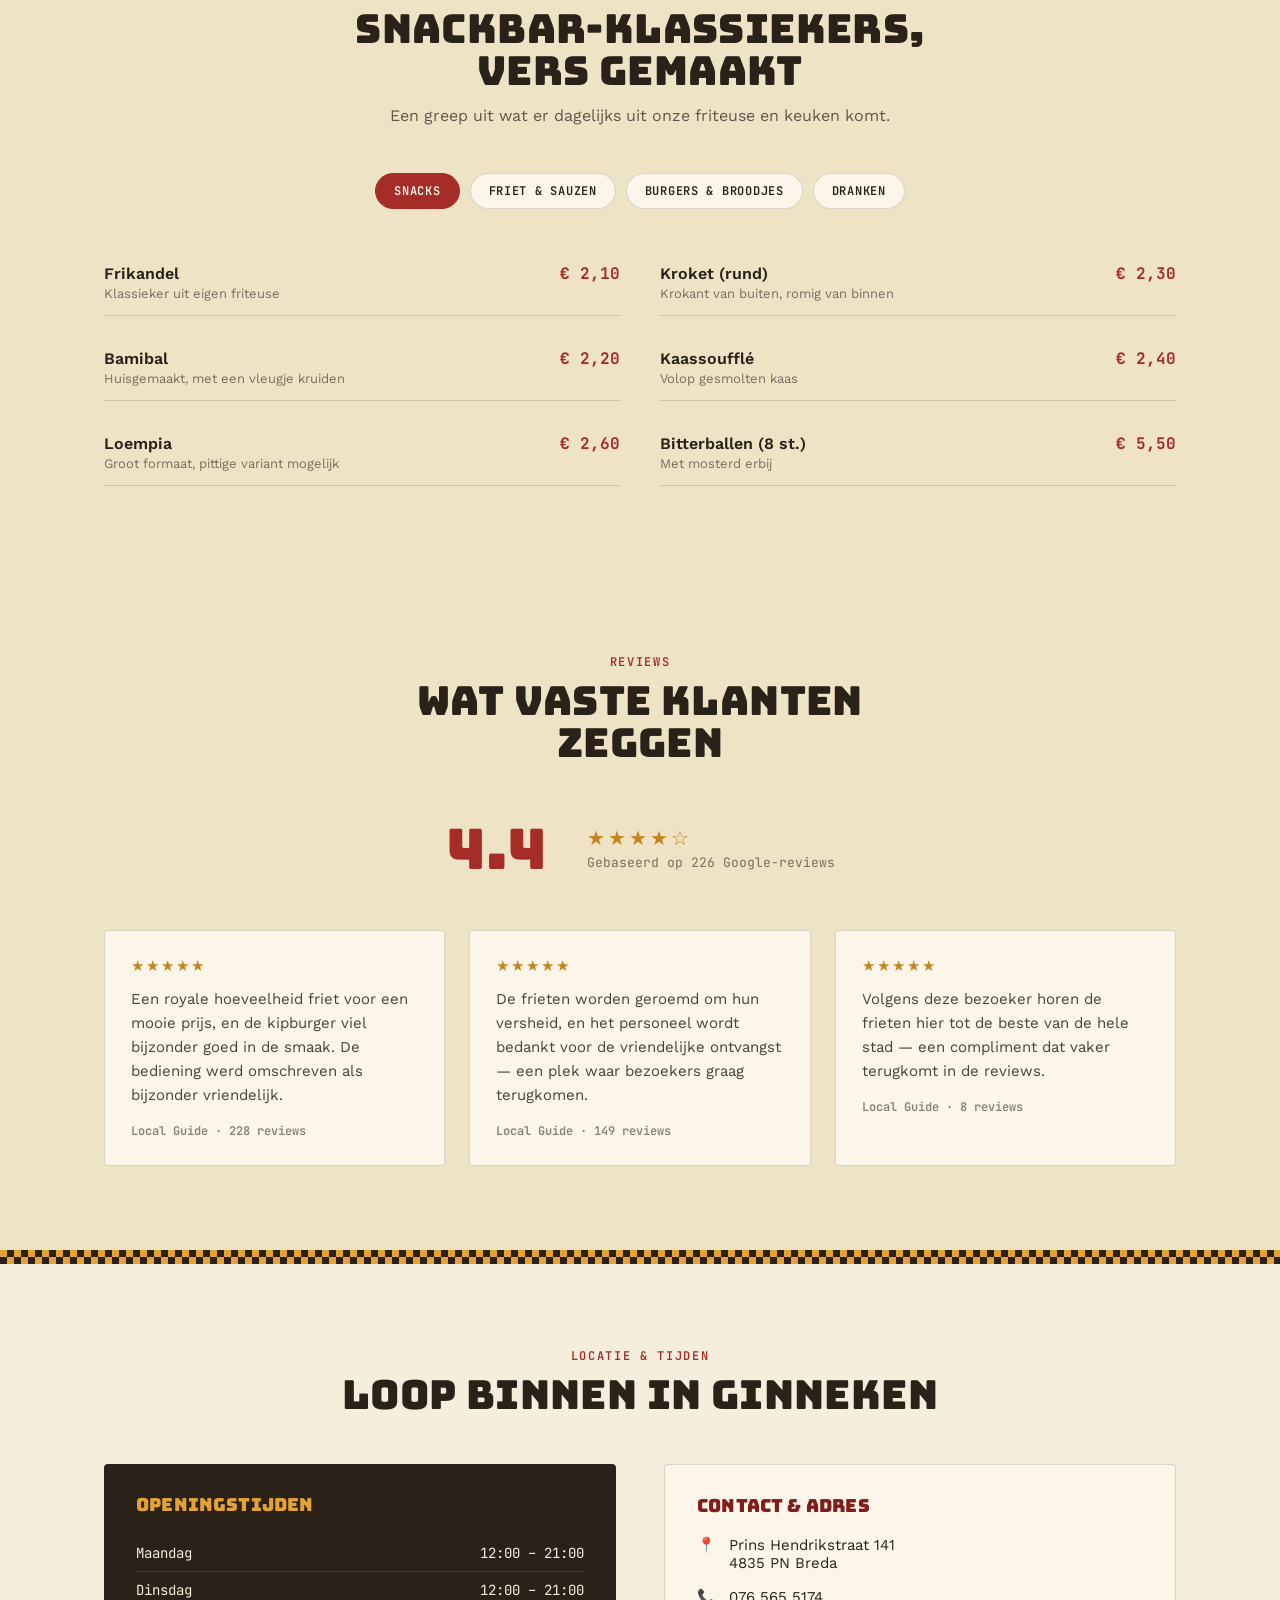
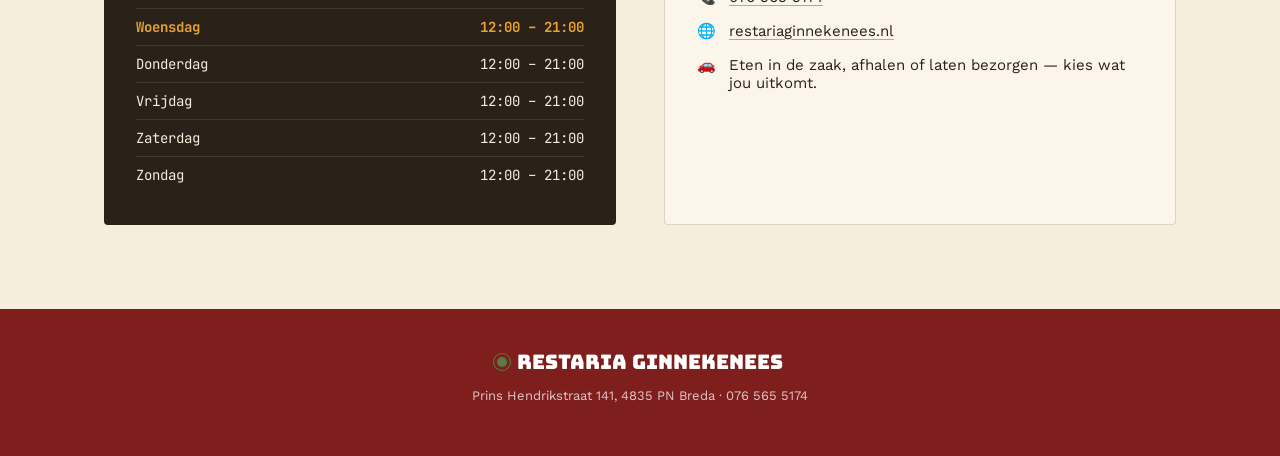
==== commit 8c7e3e04: "Update index.html" ====
--- a/index.html
+++ b/index.html
@@ -3,649 +3,872 @@
 <head>
 <meta charset="UTF-8">
 <meta name="viewport" content="width=device-width, initial-scale=1.0">
-<title>Kapsalon Breda — Vakmanschap & Stijl</title>
-<link href="https://fonts.googleapis.com/css2?family=Cormorant:ital,wght@0,300;0,400;0,500;1,300;1,400&family=Outfit:wght@300;400;500&display=swap" rel="stylesheet">
+<title>Restaria Ginnekenees — Snackbar in Breda</title>
+<link rel="preconnect" href="https://fonts.googleapis.com">
+<link rel="preconnect" href="https://fonts.gstatic.com" crossorigin>
+<link href="https://fonts.googleapis.com/css2?family=Bungee&family=Work+Sans:wght@400;500;600;700&family=JetBrains+Mono:wght@400;600&display=swap" rel="stylesheet">
 <style>
-*,*::before,*::after{box-sizing:border-box;margin:0;padding:0}
-
-:root{
-  --bg:#0c0b09;
-  --surface:#131210;
-  --surface2:#1a1814;
-  --cream:#f2ece0;
-  --cream2:#d8d0c0;
-  --gold:#b8924a;
-  --gold2:#d4ac6a;
-  --gold3:rgba(184,146,74,0.15);
-  --stone:#6b6560;
-  --line:rgba(184,146,74,0.12);
-  --line2:rgba(184,146,74,0.25);
-}
-
-html{scroll-behavior:smooth;scrollbar-width:thin;scrollbar-color:var(--gold) var(--bg)}
-body{font-family:'Outfit',sans-serif;background:var(--bg);color:var(--cream);overflow-x:hidden;cursor:none}
-
-/* CURSOR */
-#cur{width:6px;height:6px;background:var(--gold);border-radius:50%;position:fixed;top:0;left:0;pointer-events:none;z-index:9999;transform:translate(-50%,-50%);transition:width .25s,height .25s,opacity .25s}
-#cur.big{width:40px;height:40px;background:transparent;border:1px solid var(--gold);opacity:.7}
-
-/* NAV */
-nav{position:fixed;top:0;width:100%;z-index:500;height:72px;display:flex;justify-content:space-between;align-items:center;padding:0 64px;border-bottom:1px solid var(--line);background:rgba(12,11,9,.85);backdrop-filter:blur(20px)}
-.logo{font-family:'Cormorant',serif;font-size:22px;font-weight:400;color:var(--cream);text-decoration:none;letter-spacing:.06em}
-.logo em{color:var(--gold);font-style:italic}
-.nav-links{display:flex;gap:40px;list-style:none}
-.nav-links a{font-size:11px;letter-spacing:.18em;text-transform:uppercase;color:var(--stone);text-decoration:none;transition:.2s}
-.nav-links a:hover{color:var(--gold2)}
-.nav-cta{padding:10px 28px;border:1px solid var(--line2);color:var(--gold);font-size:11px;letter-spacing:.14em;text-transform:uppercase;text-decoration:none;transition:.2s}
-.nav-cta:hover{background:var(--gold);color:var(--bg)}
-
-/* HERO */
-.hero{min-height:100vh;display:grid;grid-template-columns:1fr 1fr;padding-top:72px;position:relative;overflow:hidden}
-.hero-left{display:flex;flex-direction:column;justify-content:center;padding:80px 64px;position:relative;z-index:2}
-.hero-right{position:relative;overflow:hidden}
-.hero-right::before{content:'';position:absolute;inset:0;background:linear-gradient(to right,var(--bg) 0%,transparent 40%);z-index:1;pointer-events:none}
-.hero-right img{width:100%;height:100%;object-fit:cover;object-position:center top;opacity:.65;filter:saturate(.7) contrast(1.05)}
-
-.hero-kicker{display:inline-flex;align-items:center;gap:12px;margin-bottom:32px;opacity:0;animation:fadeUp .8s .1s forwards}
-.hero-kicker span{font-size:10px;letter-spacing:.26em;text-transform:uppercase;color:var(--gold)}
-.hero-kicker::before{content:'';width:32px;height:1px;background:var(--gold)}
-
-.hero h1{font-family:'Cormorant',serif;font-size:clamp(60px,6.5vw,96px);font-weight:300;line-height:1.0;margin-bottom:32px;opacity:0;animation:fadeUp .9s .22s forwards}
-.hero h1 em{display:block;font-style:italic;color:var(--gold2)}
-.hero h1 strong{display:block;font-weight:300;font-style:normal}
-
-.hero-body{font-size:15px;font-weight:300;color:var(--stone);line-height:1.9;max-width:420px;margin-bottom:48px;opacity:0;animation:fadeUp .9s .38s forwards}
-
-.hero-actions{display:flex;align-items:center;gap:28px;opacity:0;animation:fadeUp .9s .5s forwards}
-.btn-primary{padding:16px 44px;background:var(--gold);color:var(--bg);font-size:11px;letter-spacing:.18em;text-transform:uppercase;text-decoration:none;transition:.25s;font-family:'Outfit',sans-serif;font-weight:500}
-.btn-primary:hover{background:var(--gold2);transform:translateY(-2px)}
-.btn-link{font-size:11px;letter-spacing:.14em;text-transform:uppercase;color:var(--stone);text-decoration:none;border-bottom:1px solid var(--line2);padding-bottom:2px;transition:.2s}
-.btn-link:hover{color:var(--gold);border-color:var(--gold)}
-
-.hero-scroll{position:absolute;bottom:40px;left:64px;display:flex;align-items:center;gap:14px;opacity:0;animation:fadeUp .9s .7s forwards}
-.hero-scroll span{font-size:10px;letter-spacing:.22em;text-transform:uppercase;color:var(--stone)}
-.scroll-line{width:48px;height:1px;background:var(--gold);position:relative;overflow:hidden}
-.scroll-line::after{content:'';position:absolute;top:0;left:-100%;width:100%;height:100%;background:var(--cream);animation:scrollAnim 2s 1.2s infinite}
-
-/* MARQUEE */
-.marquee-bar{background:var(--gold);padding:14px 0;overflow:hidden;white-space:nowrap}
-.marquee-inner{display:inline-flex;gap:0;animation:marquee 18s linear infinite}
-.marquee-item{font-size:11px;letter-spacing:.22em;text-transform:uppercase;color:var(--bg);font-weight:500;padding:0 48px}
-.marquee-dot{color:rgba(12,11,9,.4)}
-
-/* SECTION BASE */
-.section-wrap{padding:120px 64px;max-width:1280px;margin:0 auto}
-.eyebrow{display:flex;align-items:center;gap:16px;margin-bottom:64px}
-.eyebrow span{font-size:10px;letter-spacing:.26em;text-transform:uppercase;color:var(--gold)}
-.eyebrow::after{content:'';flex:1;height:1px;background:var(--line)}
-.section-title{font-family:'Cormorant',serif;font-size:clamp(38px,4vw,58px);font-weight:300;line-height:1.1;margin-bottom:20px}
-.section-title em{color:var(--gold);font-style:italic}
-
-/* TEAM */
-.team-section{padding:120px 0;background:var(--surface)}
-.team-inner{max-width:1280px;margin:0 auto;padding:0 64px}
-.team-grid{display:flex;flex-direction:column;gap:0}
-
-.kapper{display:grid;grid-template-columns:1fr 1fr;min-height:600px;border-top:1px solid var(--line)}
-.kapper.flip{direction:rtl}
-.kapper.flip > *{direction:ltr}
-
-.kapper-visual{position:relative;overflow:hidden}
-.kapper-visual img{width:100%;height:100%;object-fit:cover;object-position:center top;transition:transform .8s ease;filter:saturate(.75)}
-.kapper-visual:hover img{transform:scale(1.04)}
-.kapper-overlay{position:absolute;inset:0;background:linear-gradient(135deg,rgba(12,11,9,.5) 0%,transparent 60%);pointer-events:none}
-.kapper-num{position:absolute;top:36px;left:36px;font-family:'Cormorant',serif;font-size:72px;font-weight:300;color:rgba(184,146,74,.18);line-height:1;pointer-events:none}
-.kapper-badge{position:absolute;bottom:32px;left:32px;background:var(--gold);color:var(--bg);font-size:10px;letter-spacing:.18em;text-transform:uppercase;padding:8px 18px;font-weight:500}
-
-.kapper-info{display:flex;flex-direction:column;justify-content:center;padding:72px 80px;background:var(--surface2)}
-.kapper-tag{font-size:10px;letter-spacing:.24em;text-transform:uppercase;color:var(--gold);margin-bottom:20px}
-.kapper-info h2{font-family:'Cormorant',serif;font-size:clamp(44px,4.5vw,68px);font-weight:300;line-height:.95;margin-bottom:8px}
-.kapper-info h2 em{display:block;font-style:italic;color:var(--gold2)}
-.kapper-line{width:48px;height:1px;background:var(--gold);margin:28px 0}
-.kapper-info p{font-size:15px;font-weight:300;line-height:1.9;color:var(--stone);margin-bottom:10px;max-width:360px}
-.kapper-skills{display:flex;flex-wrap:wrap;gap:8px;margin:28px 0 40px}
-.skill-tag{padding:6px 14px;border:1px solid var(--line2);font-size:11px;letter-spacing:.1em;color:var(--stone);transition:.2s}
-.skill-tag:hover{border-color:var(--gold);color:var(--gold2)}
-.kapper-link{display:inline-flex;align-items:center;gap:10px;font-size:11px;letter-spacing:.16em;text-transform:uppercase;color:var(--cream2);text-decoration:none;border-bottom:1px solid var(--line2);padding-bottom:3px;transition:.2s}
-.kapper-link:hover{color:var(--gold);border-color:var(--gold)}
-
-/* DIENSTEN */
-.diensten-section{padding:120px 0;background:var(--bg)}
-.diensten-inner{max-width:1280px;margin:0 auto;padding:0 64px}
-
-.price-tabs{display:flex;gap:0;border-bottom:1px solid var(--line);margin-bottom:64px}
-.price-tab{padding:14px 32px;font-size:11px;letter-spacing:.18em;text-transform:uppercase;color:var(--stone);cursor:pointer;border-bottom:2px solid transparent;margin-bottom:-1px;background:none;border-top:none;border-left:none;border-right:none;font-family:'Outfit',sans-serif;transition:.2s;color:var(--stone)}
-.price-tab:hover{color:var(--cream2)}
-.price-tab.on{color:var(--gold);border-bottom-color:var(--gold)}
-
-.price-panel{display:none}
-.price-panel.on{display:block}
-.price-grid{display:grid;grid-template-columns:repeat(auto-fill,minmax(300px,1fr));gap:2px}
-
-.price-card{background:var(--surface);padding:44px 40px;border:1px solid var(--line);position:relative;overflow:hidden;transition:.3s}
-.price-card::after{content:'';position:absolute;bottom:0;left:0;width:0;height:2px;background:var(--gold);transition:.4s}
-.price-card:hover{border-color:var(--line2);transform:translateY(-3px)}
-.price-card:hover::after{width:100%}
-.price-card.featured{border-color:var(--line2);background:var(--surface2)}
-.price-card.featured::before{content:'Populair';position:absolute;top:0;right:0;background:var(--gold);color:var(--bg);font-size:9px;letter-spacing:.2em;text-transform:uppercase;padding:6px 14px;font-weight:500}
-.pc-num{font-family:'Cormorant',serif;font-size:13px;font-style:italic;color:var(--gold);margin-bottom:18px;display:block}
-.pc-name{font-family:'Cormorant',serif;font-size:26px;font-weight:400;color:var(--cream);margin-bottom:12px}
-.pc-desc{font-size:13px;font-weight:300;color:var(--stone);line-height:1.8;margin-bottom:32px}
-.pc-bottom{display:flex;justify-content:space-between;align-items:flex-end;border-top:1px solid var(--line);padding-top:24px}
-.pc-dur{font-size:11px;letter-spacing:.14em;color:var(--stone);text-transform:uppercase}
-.pc-price{font-family:'Cormorant',serif;font-size:36px;font-weight:300;color:var(--gold2);line-height:1}
-.pc-price sup{font-size:16px;vertical-align:top;margin-top:6px;display:inline-block}
-
-/* TESTIMONIALS */
-.reviews-section{padding:120px 0;background:var(--surface);overflow:hidden}
-.reviews-inner{max-width:1280px;margin:0 auto;padding:0 64px}
-
-.reviews-grid{display:grid;grid-template-columns:repeat(3,1fr);gap:2px;margin-top:64px}
-.review-card{background:var(--surface2);padding:48px 40px;border:1px solid var(--line);position:relative;transition:.3s}
-.review-card:hover{border-color:var(--line2)}
-.review-card::before{content:'\201C';font-family:'Cormorant',serif;font-size:120px;font-weight:300;color:var(--gold3);position:absolute;top:16px;left:32px;line-height:1;pointer-events:none}
-.review-stars{display:flex;gap:4px;margin-bottom:28px;position:relative;z-index:1}
-.star{width:14px;height:14px;background:var(--gold);clip-path:polygon(50% 0%,61% 35%,98% 35%,68% 57%,79% 91%,50% 70%,21% 91%,32% 57%,2% 35%,39% 35%)}
-.review-text{font-size:15px;font-weight:300;line-height:1.9;color:var(--cream2);margin-bottom:36px;position:relative;z-index:1;font-style:italic;font-family:'Cormorant',serif;font-size:18px}
-.review-author{display:flex;align-items:center;gap:14px;border-top:1px solid var(--line);padding-top:24px}
-.review-avatar{width:40px;height:40px;border-radius:50%;background:var(--gold3);border:1px solid var(--line2);display:flex;align-items:center;justify-content:center;font-family:'Cormorant',serif;font-size:16px;color:var(--gold)}
-.review-name{font-size:13px;font-weight:500;color:var(--cream);letter-spacing:.04em}
-.review-meta{font-size:11px;color:var(--stone);margin-top:2px;letter-spacing:.06em}
-
-/* STATS */
-.stats-row{display:grid;grid-template-columns:repeat(4,1fr);border-top:1px solid var(--line);border-bottom:1px solid var(--line)}
-.stat{padding:56px 40px;text-align:center;border-right:1px solid var(--line);position:relative;overflow:hidden}
-.stat:last-child{border-right:none}
-.stat::before{content:'';position:absolute;bottom:0;left:50%;transform:translateX(-50%);width:0;height:2px;background:var(--gold);transition:.4s}
-.stat:hover::before{width:60%}
-.stat strong{font-family:'Cormorant',serif;font-size:60px;font-weight:300;color:var(--gold2);display:block;line-height:1;margin-bottom:8px}
-.stat span{font-size:10px;letter-spacing:.2em;text-transform:uppercase;color:var(--stone)}
-
-/* AFSPRAAK */
-.form-section{padding:120px 0;background:var(--bg)}
-.form-inner{max-width:700px;margin:0 auto;padding:0 64px}
-.form-section .section-title{text-align:center;margin-bottom:12px}
-.form-intro{text-align:center;font-size:15px;font-weight:300;color:var(--stone);line-height:1.8;margin-bottom:56px}
-
-.form-card{background:var(--surface);border:1px solid var(--line);padding:56px 64px}
-.fg{display:grid;grid-template-columns:1fr 1fr;gap:20px}
-.field{display:flex;flex-direction:column;gap:8px}
-.field.full{grid-column:1/-1}
-label{font-size:10px;letter-spacing:.2em;text-transform:uppercase;color:var(--stone)}
-input,select{width:100%;padding:14px 18px;background:rgba(255,255,255,.04);border:1px solid var(--line);color:var(--cream);font-size:14px;font-family:'Outfit',sans-serif;outline:none;transition:.2s;appearance:none;-webkit-appearance:none}
-input:focus,select:focus{border-color:var(--gold);background:rgba(184,146,74,.05)}
-select option{background:var(--surface2);color:var(--cream)}
-.btn-submit{width:100%;margin-top:28px;padding:18px;background:var(--gold);color:var(--bg);border:none;font-size:12px;letter-spacing:.2em;text-transform:uppercase;cursor:pointer;transition:.25s;font-family:'Outfit',sans-serif;font-weight:500}
-.btn-submit:hover{background:var(--gold2)}
-#melding{margin-top:20px;text-align:center;font-size:14px;font-weight:300;color:var(--gold2);min-height:20px;line-height:1.6}
-
-/* FOOTER */
-footer{background:#07060504;border-top:1px solid var(--line);padding:80px 64px 40px}
-.footer-top{display:grid;grid-template-columns:2.5fr 1fr 1fr 1fr;gap:60px;padding-bottom:56px;border-bottom:1px solid var(--line);margin-bottom:40px}
-.footer-brand .logo{display:inline-block;margin-bottom:16px}
-.footer-brand p{font-size:14px;font-weight:300;line-height:1.9;color:var(--stone);max-width:280px}
-.fc h3{font-size:10px;letter-spacing:.24em;text-transform:uppercase;color:var(--gold);margin-bottom:20px}
-.fc p,.fc a{font-size:14px;font-weight:300;line-height:2.2;color:var(--stone);text-decoration:none;display:block;transition:.2s}
-.fc a:hover{color:var(--gold2)}
-.footer-bottom{display:flex;justify-content:space-between;align-items:center;gap:16px;flex-wrap:wrap}
-.footer-bottom p{font-size:12px;color:rgba(242,236,224,.2);letter-spacing:.06em}
-.footer-cta{padding:12px 28px;border:1px solid var(--line2);color:var(--gold);font-size:10px;letter-spacing:.18em;text-transform:uppercase;text-decoration:none;transition:.2s}
-.footer-cta:hover{background:var(--gold);color:var(--bg)}
-
-/* REVEAL */
-.reveal{opacity:0;transform:translateY(36px);transition:opacity .8s ease,transform .8s ease}
-.reveal.in{opacity:1;transform:translateY(0)}
-.d1{transition-delay:.1s}.d2{transition-delay:.2s}.d3{transition-delay:.3s}.d4{transition-delay:.4s}
-
-@keyframes fadeUp{from{opacity:0;transform:translateY(28px)}to{opacity:1;transform:translateY(0)}}
-@keyframes marquee{to{transform:translateX(-50%)}}
-@keyframes scrollAnim{to{left:100%}}
-
-/* MOBILE */
-@media(max-width:960px){
-  nav{padding:0 24px}
-  .nav-links,.nav-cta{display:none}
-  .hero{grid-template-columns:1fr;min-height:auto}
-  .hero-left{padding:80px 24px 60px}
-  .hero-right{height:60vw}
-  .hero-scroll{left:24px}
-  .team-inner,.diensten-inner,.reviews-inner,.form-inner{padding:0 24px}
-  .section-wrap{padding:80px 24px}
-  .kapper{grid-template-columns:1fr}
-  .kapper.flip{direction:ltr}
-  .kapper-info{padding:48px 28px}
-  .price-grid{grid-template-columns:1fr}
-  .reviews-grid{grid-template-columns:1fr}
-  .stats-row{grid-template-columns:1fr 1fr}
-  .stat{border-right:none;border-bottom:1px solid var(--line)}
-  .stats-row .stat:nth-child(2n){border-right:none}
-  .fg{grid-template-columns:1fr}
-  .field.full{grid-column:1}
-  .form-card{padding:36px 24px}
-  footer{padding:60px 24px 36px}
-  .footer-top{grid-template-columns:1fr;gap:36px}
-  .price-tabs{overflow-x:auto}
-  #cur{display:none}
-}
+
+  :root{
+    --paper: #F6EEDC;
+    --paper-2: #EFE3C6;
+    --ink: #2A2118;
+    --mustard: #E3A233;
+    --mustard-dark: #C4841E;
+    --maroon: #A62C28;
+    --maroon-dark: #7E1F1D;
+    --herb: #5C7A45;
+    --cream-card: #FBF6E9;
+    --line: rgba(42,33,24,0.16);
+    --radius: 4px;
+  }
+
+  *{ box-sizing: border-box; }
+  html{ scroll-behavior: smooth; }
+
+  body{
+    margin:0;
+    background: var(--paper);
+    color: var(--ink);
+    font-family: 'Work Sans', sans-serif;
+    -webkit-font-smoothing: antialiased;
+  }
+
+  h1,h2,h3, .display{
+    font-family: 'Bungee', system-ui, sans-serif;
+    font-weight: 400;
+    letter-spacing: 0.01em;
+    line-height: 1.05;
+    margin: 0;
+  }
+
+  .mono{
+    font-family: 'JetBrains Mono', monospace;
+  }
+
+  a{ color: inherit; }
+
+  img, svg{ display:block; max-width:100%; }
+
+  .wrap{
+    max-width: 1120px;
+    margin: 0 auto;
+    padding: 0 24px;
+  }
+
+  /* ---------- checker strip, the signature motif ---------- */
+  .checker{
+    height: 14px;
+    width: 100%;
+    background-image:
+      linear-gradient(45deg, var(--ink) 25%, transparent 25%, transparent 75%, var(--ink) 75%),
+      linear-gradient(45deg, var(--ink) 25%, transparent 25%, transparent 75%, var(--ink) 75%);
+    background-size: 14px 14px;
+    background-position: 0 0, 7px 7px;
+    background-color: var(--mustard);
+  }
+  .checker.reverse{
+    background-color: var(--maroon);
+  }
+
+  /* ---------- header ---------- */
+  header{
+    position: sticky;
+    top: 0;
+    z-index: 50;
+    background: var(--paper);
+  }
+
+  .nav-row{
+    display:flex;
+    align-items:center;
+    justify-content: space-between;
+    padding: 16px 24px;
+    max-width: 1120px;
+    margin: 0 auto;
+  }
+
+  .brand{
+    display:flex;
+    align-items:center;
+    gap:10px;
+    font-family:'Bungee';
+    font-size: 20px;
+    color: var(--maroon-dark);
+  }
+  .brand .dot{
+    width:10px; height:10px; border-radius:50%;
+    background: var(--herb);
+    box-shadow: 0 0 0 3px var(--paper), 0 0 0 4px var(--herb);
+    animation: pulse 2.4s ease-in-out infinite;
+  }
+  @keyframes pulse{
+    0%,100%{ opacity:1; }
+    50%{ opacity:0.35; }
+  }
+
+  nav ul{
+    list-style:none;
+    display:flex;
+    gap: 28px;
+    margin:0; padding:0;
+    font-size: 14px;
+    font-weight: 600;
+    text-transform: uppercase;
+    letter-spacing: 0.06em;
+  }
+  nav a{
+    text-decoration:none;
+    border-bottom: 2px solid transparent;
+    padding-bottom: 3px;
+    transition: border-color .15s ease, color .15s ease;
+  }
+  nav a:hover{ border-color: var(--maroon); color: var(--maroon-dark); }
+  nav a:focus-visible{ outline: 2px solid var(--maroon); outline-offset: 3px; }
+
+  .nav-cta{
+    display: inline-block;
+    background: var(--maroon);
+    color: var(--cream-card);
+    font-weight: 700;
+    font-size: 13px;
+    text-transform: uppercase;
+    letter-spacing: 0.05em;
+    padding: 10px 18px;
+    border-radius: var(--radius);
+    text-decoration: none;
+    box-shadow: 3px 3px 0 var(--ink);
+    transition: transform .15s ease, box-shadow .15s ease;
+  }
+  .nav-cta:hover{ transform: translate(-2px,-2px); box-shadow: 5px 5px 0 var(--ink); }
+  .nav-cta:focus-visible{ outline: 2px solid var(--ink); outline-offset: 3px; }
+
+  .menu-toggle{ display:none; }
+
+  @media (max-width: 760px){
+    nav ul{ display:none; }
+    .menu-toggle{
+      display:block;
+      background:none; border: 2px solid var(--ink); border-radius: var(--radius);
+      padding: 8px 10px; font-family:'Bungee'; font-size:12px; cursor:pointer;
+    }
+    .nav-row{ flex-wrap: wrap; }
+  }
+
+  /* ---------- hero ---------- */
+  .hero{
+    position: relative;
+    background: var(--maroon);
+    color: var(--cream-card);
+    padding: 72px 0 56px;
+    overflow: hidden;
+  }
+  .hero::before{
+    content:"";
+    position:absolute; inset:0;
+    background-image: radial-gradient(circle, rgba(255,255,255,0.08) 1.5px, transparent 1.5px);
+    background-size: 22px 22px;
+    pointer-events:none;
+  }
+  .hero-grid{
+    position:relative;
+    display:grid;
+    grid-template-columns: 1.15fr 0.85fr;
+    gap: 48px;
+    align-items:center;
+  }
+  @media (max-width: 860px){
+    .hero-grid{ grid-template-columns: 1fr; }
+  }
+
+  .eyebrow-badge{
+    display:inline-flex;
+    align-items:center;
+    gap:8px;
+    background: var(--mustard);
+    color: var(--ink);
+    font-family:'JetBrains Mono';
+    font-weight:600;
+    font-size: 12px;
+    text-transform: uppercase;
+    letter-spacing: 0.08em;
+    padding: 6px 12px;
+    border-radius: 999px;
+    margin-bottom: 22px;
+  }
+  .eyebrow-badge .blob{
+    width:7px;height:7px;border-radius:50%;background: var(--herb);
+  }
+
+  .hero h1{
+    font-size: clamp(38px, 6vw, 64px);
+    color: #fff;
+    text-shadow: 3px 3px 0 var(--maroon-dark);
+  }
+  .hero h1 span{
+    display:block;
+    color: var(--mustard);
+    text-shadow: 3px 3px 0 var(--ink);
+  }
+
+  .hero p.lede{
+    margin-top: 20px;
+    font-size: 18px;
+    max-width: 46ch;
+    color: rgba(255,255,255,0.88);
+  }
+
+  .hero-actions{
+    margin-top: 30px;
+    display:flex;
+    gap: 14px;
+    flex-wrap: wrap;
+  }
+
+  .btn-primary{
+    background: var(--mustard);
+    color: var(--ink);
+    font-weight: 700;
+    padding: 14px 26px;
+    border-radius: var(--radius);
+    text-decoration:none;
+    box-shadow: 4px 4px 0 var(--ink);
+    transition: transform .15s ease, box-shadow .15s ease;
+  }
+  .btn-primary:hover{ transform: translate(-2px,-2px); box-shadow: 6px 6px 0 var(--ink); }
+  .btn-primary:focus-visible{ outline: 2px solid #fff; outline-offset: 3px; }
+
+  .btn-ghost{
+    border: 2px solid rgba(255,255,255,0.55);
+    color: #fff;
+    padding: 12px 24px;
+    border-radius: var(--radius);
+    text-decoration:none;
+    font-weight: 600;
+    transition: border-color .15s ease, background .15s ease;
+  }
+  .btn-ghost:hover{ border-color:#fff; background: rgba(255,255,255,0.08); }
+  .btn-ghost:focus-visible{ outline: 2px solid #fff; outline-offset: 3px; }
+
+  /* stamp badge — signature element */
+  .stamp{
+    position: relative;
+    justify-self: center;
+    width: 230px;
+    height: 230px;
+    border: 3px dashed rgba(255,255,255,0.75);
+    border-radius: 50%;
+    display:flex;
+    flex-direction:column;
+    align-items:center;
+    justify-content:center;
+    color:#fff;
+    transform: rotate(-8deg);
+    animation: float 5s ease-in-out infinite;
+  }
+  @keyframes float{
+    0%,100%{ transform: rotate(-8deg) translateY(0); }
+    50%{ transform: rotate(-8deg) translateY(-8px); }
+  }
+  .stamp .score{
+    font-family:'Bungee';
+    font-size: 52px;
+    line-height: 1;
+    color: var(--mustard);
+  }
+  .stamp .stars{
+    letter-spacing: 3px;
+    margin: 8px 0 6px;
+    font-size: 18px;
+    color: var(--mustard);
+  }
+  .stamp .count{
+    font-family:'JetBrains Mono';
+    font-size: 12px;
+    text-transform: uppercase;
+    letter-spacing: 0.08em;
+    opacity: 0.85;
+  }
+  .stamp .top-label{
+    position:absolute;
+    top: 26px;
+    font-family:'JetBrains Mono';
+    font-size: 10px;
+    letter-spacing: 0.18em;
+    text-transform: uppercase;
+    opacity: 0.8;
+  }
+  @media (prefers-reduced-motion: reduce){
+    .stamp, .brand .dot{ animation: none; }
+  }
+
+  /* ---------- info strip ---------- */
+  .info-strip{
+    background: var(--ink);
+    color: var(--paper);
+  }
+  .info-row{
+    display:grid;
+    grid-template-columns: repeat(4, 1fr);
+    gap: 0;
+  }
+  @media (max-width: 760px){
+    .info-row{ grid-template-columns: repeat(2, 1fr); }
+  }
+  .info-item{
+    padding: 22px 24px;
+    border-right: 1px solid rgba(255,255,255,0.12);
+  }
+  .info-item:last-child{ border-right:none; }
+  .info-item .label{
+    font-family:'JetBrains Mono';
+    font-size: 11px;
+    text-transform: uppercase;
+    letter-spacing: 0.1em;
+    color: var(--mustard);
+    margin-bottom: 6px;
+  }
+  .info-item .value{
+    font-weight: 600;
+    font-size: 15px;
+  }
+  .info-item .value.open{ color: #93C572; }
+
+  /* ---------- section shell ---------- */
+  section{ padding: 84px 0; }
+  .section-head{
+    text-align:center;
+    max-width: 620px;
+    margin: 0 auto 48px;
+  }
+  .section-head .kicker{
+    font-family:'JetBrains Mono';
+    text-transform:uppercase;
+    letter-spacing: 0.14em;
+    font-size: 12px;
+    color: var(--maroon);
+    font-weight: 600;
+    margin-bottom: 10px;
+  }
+  .section-head h2{
+    font-size: clamp(28px, 4vw, 40px);
+    color: var(--ink);
+  }
+  .section-head p{
+    margin-top: 14px;
+    font-size: 16px;
+    color: rgba(42,33,24,0.72);
+  }
+
+  /* ---------- about ---------- */
+  .about-grid{
+    display:grid;
+    grid-template-columns: 1fr 1fr;
+    gap: 56px;
+    align-items:center;
+  }
+  @media (max-width: 820px){ .about-grid{ grid-template-columns: 1fr; } }
+
+  .about-copy p{
+    font-size: 16px;
+    line-height: 1.7;
+    color: rgba(42,33,24,0.85);
+    margin: 0 0 16px;
+  }
+  .about-copy p:last-child{ margin-bottom:0; }
+
+  .ticket{
+    background: var(--cream-card);
+    border: 1.5px solid var(--line);
+    border-radius: var(--radius);
+    padding: 30px 26px;
+    position:relative;
+    box-shadow: 6px 6px 0 rgba(42,33,24,0.08);
+  }
+  .ticket::before, .ticket::after{
+    content:"";
+    position:absolute;
+    width: 22px; height: 22px;
+    background: var(--paper);
+    border-radius:50%;
+    top: 50%;
+    transform: translateY(-50%);
+  }
+  .ticket::before{ left: -11px; }
+  .ticket::after{ right: -11px; }
+  .ticket ul{ list-style:none; margin:0; padding:0; }
+  .ticket li{
+    display:flex;
+    justify-content:space-between;
+    padding: 10px 0;
+    border-bottom: 1px dashed var(--line);
+    font-family:'JetBrains Mono';
+    font-size: 14px;
+  }
+  .ticket li:last-child{ border-bottom:none; }
+  .ticket .tname{ color: var(--ink); font-weight: 600; }
+  .ticket .tval{ color: var(--maroon); font-weight: 700; }
+  .ticket-title{
+    font-family:'Bungee';
+    font-size: 15px;
+    text-align:center;
+    margin-bottom: 18px;
+    color: var(--maroon-dark);
+  }
+
+  /* ---------- menu ---------- */
+  .menu-tabs{
+    display:flex;
+    justify-content:center;
+    gap: 10px;
+    flex-wrap: wrap;
+    margin-bottom: 40px;
+  }
+  .tab-btn{
+    font-family:'JetBrains Mono';
+    font-size: 12px;
+    text-transform: uppercase;
+    letter-spacing: 0.06em;
+    font-weight:600;
+    background: var(--cream-card);
+    border: 1.5px solid var(--line);
+    color: var(--ink);
+    padding: 9px 18px;
+    border-radius: 999px;
+    cursor:pointer;
+    transition: all .15s ease;
+  }
+  .tab-btn:hover{ border-color: var(--maroon); }
+  .tab-btn.active{
+    background: var(--maroon);
+    color: var(--cream-card);
+    border-color: var(--maroon);
+  }
+  .tab-btn:focus-visible{ outline: 2px solid var(--maroon); outline-offset: 2px; }
+
+  .menu-panel{ display:none; }
+  .menu-panel.active{ display:block; }
+
+  .menu-list{
+    display:grid;
+    grid-template-columns: 1fr 1fr;
+    gap: 18px 40px;
+  }
+  @media (max-width: 700px){ .menu-list{ grid-template-columns: 1fr; } }
+
+  .menu-item{
+    display:flex;
+    justify-content:space-between;
+    align-items: baseline;
+    gap: 14px;
+    padding: 14px 0;
+    border-bottom: 1px solid var(--line);
+  }
+  .menu-item .mi-name{
+    font-weight: 600;
+    font-size: 16px;
+  }
+  .menu-item .mi-desc{
+    font-size: 13px;
+    color: rgba(42,33,24,0.6);
+    margin-top: 3px;
+  }
+  .menu-item .mi-price{
+    font-family:'JetBrains Mono';
+    font-weight: 700;
+    color: var(--maroon);
+    white-space: nowrap;
+  }
+  .mi-left{ flex: 1; }
+  .dots{
+    flex: 0 1 30px;
+    border-bottom: 1px dotted var(--line);
+    margin-bottom: 6px;
+    display:none;
+  }
+
+  /* ---------- reviews ---------- */
+  .reviews-strip{ background: var(--paper-2); }
+  .review-grid{
+    display:grid;
+    grid-template-columns: repeat(3, 1fr);
+    gap: 24px;
+  }
+  @media (max-width: 860px){ .review-grid{ grid-template-columns: 1fr; } }
+
+  .review-card{
+    background: var(--cream-card);
+    border-radius: var(--radius);
+    padding: 26px;
+    border: 1.5px solid var(--line);
+    position: relative;
+  }
+  .review-card .stars{
+    color: var(--mustard-dark);
+    letter-spacing: 2px;
+    margin-bottom: 12px;
+    font-size: 15px;
+  }
+  .review-card p{
+    font-size: 15px;
+    line-height: 1.6;
+    color: rgba(42,33,24,0.85);
+    margin: 0 0 16px;
+  }
+  .review-card .reviewer{
+    font-family:'JetBrains Mono';
+    font-size: 12px;
+    color: rgba(42,33,24,0.55);
+    font-weight: 600;
+  }
+
+  .rating-summary{
+    display:flex;
+    align-items:center;
+    justify-content:center;
+    gap: 40px;
+    margin-bottom: 44px;
+    flex-wrap: wrap;
+  }
+  .rs-num{
+    font-family:'Bungee';
+    font-size: 56px;
+    color: var(--maroon);
+  }
+  .rs-side .stars{ color: var(--mustard-dark); letter-spacing: 3px; font-size: 20px; }
+  .rs-side .count{ font-family:'JetBrains Mono'; font-size: 13px; color: rgba(42,33,24,0.6); margin-top:4px; }
+
+  /* ---------- location ---------- */
+  .location-grid{
+    display:grid;
+    grid-template-columns: 1fr 1fr;
+    gap: 48px;
+    align-items:stretch;
+  }
+  @media (max-width: 820px){ .location-grid{ grid-template-columns: 1fr; } }
+
+  .hours-card{
+    background: var(--ink);
+    color: var(--paper);
+    border-radius: var(--radius);
+    padding: 32px;
+  }
+  .hours-card h3{
+    font-size: 18px;
+    color: var(--mustard);
+    margin-bottom: 20px;
+  }
+  .hours-row{
+    display:flex;
+    justify-content:space-between;
+    padding: 9px 0;
+    border-bottom: 1px solid rgba(255,255,255,0.1);
+    font-size: 14px;
+    font-family:'JetBrains Mono';
+  }
+  .hours-row:last-child{ border-bottom:none; }
+  .hours-row.today{ color: var(--mustard); font-weight: 700; }
+
+  .contact-card{
+    border: 1.5px solid var(--line);
+    border-radius: var(--radius);
+    padding: 32px;
+    background: var(--cream-card);
+  }
+  .contact-card h3{
+    font-size: 18px;
+    color: var(--maroon-dark);
+    margin-bottom: 20px;
+  }
+  .contact-line{
+    display:flex;
+    gap: 12px;
+    align-items:flex-start;
+    margin-bottom: 16px;
+    font-size: 15px;
+  }
+  .contact-line:last-child{ margin-bottom:0; }
+  .contact-line .ico{
+    width: 20px; flex-shrink:0; color: var(--maroon);
+  }
+  .contact-line a{ text-decoration: underline; text-decoration-color: var(--mustard); text-underline-offset: 3px; }
+
+  /* ---------- footer ---------- */
+  footer{
+    background: var(--maroon-dark);
+    color: rgba(255,255,255,0.75);
+    padding: 40px 0;
+    text-align:center;
+    font-size: 13px;
+  }
+  footer .brand{
+    justify-content:center;
+    color: #fff;
+    margin-bottom: 10px;
+  }
+  footer .brand .dot{ box-shadow: 0 0 0 3px var(--maroon-dark), 0 0 0 4px var(--herb); }
+
+  /* reveal on scroll */
+  .reveal{
+    opacity: 0;
+    transform: translateY(18px);
+    transition: opacity .6s ease, transform .6s ease;
+  }
+  .reveal.in{ opacity: 1; transform: translateY(0); }
+  @media (prefers-reduced-motion: reduce){
+    .reveal{ opacity:1; transform:none; transition:none; }
+  }
+
 </style>
 </head>
 <body>
 
-<div id="cur"></div>
-
-<nav>
-  <a class="logo" href="index.html">Kapsalon <em>Breda</em></a>
-  <ul class="nav-links">
-    <li><a href="#team">Team</a></li>
-    <li><a href="#diensten">Diensten</a></li>
-    <li><a href="#reviews">Reviews</a></li>
-    <li><a href="#afspraak">Contact</a></li>
-  </ul>
-  <a href="#afspraak" class="nav-cta">Afspraak</a>
-</nav>
-
-<section class="hero">
-  <div class="hero-left">
-    <p class="hero-kicker"><span>Kapsalon Breda — Centrum</span></p>
-    <h1>
-      <strong>Jouw haar,</strong>
-      <em>jouw verhaal.</em>
-    </h1>
-    <p class="hero-body">Vakmanschap, persoonlijke aandacht en een gevoel voor stijl. Al meer dan tien jaar verzorgen wij jouw look in hartje Breda.</p>
-    <div class="hero-actions">
-      <a href="#afspraak" class="btn-primary">Maak een afspraak</a>
-      <a href="#team" class="btn-link">Ons team</a>
-    </div>
-    <div class="hero-scroll">
-      <div class="scroll-line"></div>
-      <span>Scroll</span>
-    </div>
+<header>
+  <div class="nav-row">
+    <div class="brand"><span class="dot"></span> Restaria Ginnekenees</div>
+    <nav>
+      <ul>
+        <li><a href="#over">Over ons</a></li>
+        <li><a href="#menukaart">Menukaart</a></li>
+        <li><a href="#reviews">Reviews</a></li>
+        <li><a href="#locatie">Locatie</a></li>
+      </ul>
+    </nav>
+    <a class="nav-cta" href="tel:0765655174">Bel &amp; bestel</a>
   </div>
-  <div class="hero-right">
-    <img src="./kapster plaatje.webp" alt="Kapsalon sfeer">
+  <div class="checker"></div>
+</header>
+
+<section class="hero" id="top">
+  <div class="wrap hero-grid">
+    <div>
+      <span class="eyebrow-badge"><span class="blob"></span> Ginneken, Breda · sinds jaren een vaste waarde</span>
+      <h1>Vers uit de friteuse.<span>Recht uit Ginneken.</span></h1>
+      <p class="lede">Bij Restaria Ginnekenees draait alles om eerlijk, vers bereid snackbar-eten: krokante frieten, huisgemaakte bamiballen en een vriendelijk gezicht achter de balie. Elke dag opnieuw.</p>
+      <div class="hero-actions">
+        <a class="btn-primary" href="#menukaart">Bekijk de menukaart</a>
+        <a class="btn-ghost" href="#locatie">Route &amp; openingstijden</a>
+      </div>
+    </div>
+    <div class="stamp">
+      <span class="top-label">Google reviews</span>
+      <span class="score">4.4</span>
+      <span class="stars">★★★★☆</span>
+      <span class="count">226 beoordelingen</span>
+    </div>
   </div>
 </section>
 
-<div class="marquee-bar">
-  <div class="marquee-inner">
-    <span class="marquee-item">Dames &amp; Heren <span class="marquee-dot">◆</span></span>
-    <span class="marquee-item">Kleur &amp; Highlights <span class="marquee-dot">◆</span></span>
-    <span class="marquee-item">Balayage <span class="marquee-dot">◆</span></span>
-    <span class="marquee-item">Baard &amp; Fade <span class="marquee-dot">◆</span></span>
-    <span class="marquee-item">Keratin <span class="marquee-dot">◆</span></span>
-    <span class="marquee-item">Hot Towel Shave <span class="marquee-dot">◆</span></span>
-    <span class="marquee-item">Breda Centrum <span class="marquee-dot">◆</span></span>
-    <span class="marquee-item">Dames &amp; Heren <span class="marquee-dot">◆</span></span>
-    <span class="marquee-item">Kleur &amp; Highlights <span class="marquee-dot">◆</span></span>
-    <span class="marquee-item">Balayage <span class="marquee-dot">◆</span></span>
-    <span class="marquee-item">Baard &amp; Fade <span class="marquee-dot">◆</span></span>
-    <span class="marquee-item">Keratin <span class="marquee-dot">◆</span></span>
-    <span class="marquee-item">Hot Towel Shave <span class="marquee-dot">◆</span></span>
-    <span class="marquee-item">Breda Centrum <span class="marquee-dot">◆</span></span>
+<div class="info-strip">
+  <div class="wrap info-row">
+    <div class="info-item">
+      <div class="label">Vandaag</div>
+      <div class="value open">Open · sluit om 21:00</div>
+    </div>
+    <div class="info-item">
+      <div class="label">Prijsklasse</div>
+      <div class="value">€1 – €10 per persoon</div>
+    </div>
+    <div class="info-item">
+      <div class="label">Service</div>
+      <div class="value">Eten in de zaak · Afhalen · Bezorgen</div>
+    </div>
+    <div class="info-item">
+      <div class="label">Telefoon</div>
+      <div class="value"><a href="tel:0765655174">076 565 5174</a></div>
+    </div>
   </div>
 </div>
 
-<!-- STATS -->
-<div class="stats-row reveal">
-  <div class="stat"><strong>10+</strong><span>Jaar ervaring</span></div>
-  <div class="stat"><strong>900+</strong><span>Tevreden klanten</span></div>
-  <div class="stat"><strong>2</strong><span>Specialisten</span></div>
-  <div class="stat"><strong>100%</strong><span>Persoonlijke aandacht</span></div>
-</div>
-
-<!-- TEAM -->
-<section class="team-section" id="team">
-  <div class="team-inner">
-    <div class="eyebrow reveal"><span>Ons team</span></div>
-  </div>
-  <div class="team-grid">
-
-    <div class="kapper reveal">
-      <div class="kapper-visual">
-        <a href="sophie.html"><img src="./kapster plaatje.webp" alt="Sophie"></a>
-        <div class="kapper-overlay"></div>
-        <div class="kapper-num">01</div>
-        <span class="kapper-badge">Dames &amp; Kleur</span>
-      </div>
-      <div class="kapper-info">
-        <p class="kapper-tag">01 — Styliste</p>
-        <h2>Sophie<em>.</em></h2>
-        <div class="kapper-line"></div>
-        <p>Sophie is gespecialiseerd in moderne dameskapsels, kleuringen en luxe styling. Met haar creatieve aanpak weet zij iedere look perfect af te stemmen op de klant.</p>
-        <p>Met meer dan 8 jaar ervaring zorgt zij altijd voor een ontspannen sfeer en een professioneel eindresultaat.</p>
-        <div class="kapper-skills">
-          <span class="skill-tag">Highlights</span>
-          <span class="skill-tag">Balayage</span>
-          <span class="skill-tag">Kleuren</span>
-          <span class="skill-tag">Styling</span>
-          <span class="skill-tag">Keratin</span>
-        </div>
-        <a href="sophie.html" class="kapper-link">Bekijk profiel →</a>
-      </div>
-    </div>
-
-    <div class="kapper flip reveal">
-      <div class="kapper-visual">
-        <a href="david.html"><img src="./mannelijke kapper.jpg" alt="David"></a>
-        <div class="kapper-overlay"></div>
-        <div class="kapper-num">02</div>
-        <span class="kapper-badge">Heren &amp; Baard</span>
-      </div>
-      <div class="kapper-info">
-        <p class="kapper-tag">02 — Stylist</p>
-        <h2>David<em>.</em></h2>
-        <div class="kapper-line"></div>
-        <p>David focust zich op strakke fades, moderne herenkapsels en professionele baardverzorging. Zijn aanpak is precies, doordacht en altijd op maat.</p>
-        <p>Met een scherp oog voor de nieuwste trends laat hij iedere klant er op zijn allerbestst uitzien.</p>
-        <div class="kapper-skills">
-          <span class="skill-tag">Fade</span>
-          <span class="skill-tag">Undercut</span>
-          <span class="skill-tag">Baard trimmen</span>
-          <span class="skill-tag">Skin fade</span>
-          <span class="skill-tag">Hot towel</span>
-        </div>
-        <a href="david.html" class="kapper-link">Bekijk profiel →</a>
-      </div>
-    </div>
-
+<section id="over">
+  <div class="wrap about-grid">
+    <div class="about-copy reveal">
+      <div class="section-head" style="text-align:left; margin:0 0 24px;">
+        <div class="kicker">Over de zaak</div>
+        <h2>Een buurtplek met een vaste kern van fans</h2>
+      </div>
+      <p>Restaria Ginnekenees zit aan de Prins Hendrikstraat, midden in de wijk Ginneken, en is voor veel buurtbewoners al jaren hét adres voor een snelle, goede hap. Klanten roemen keer op keer de gulle portie friet voor een scherpe prijs en de vriendelijke bediening.</p>
+      <p>De frieten worden vers gebakken en zijn volgens vaste bezoekers van de betere kwaliteit die je in de stad kunt vinden. Ook de kip-burgers en snacks van eigen bereiding, zoals de bamibal, worden veel geprezen.</p>
+      <p>Kortom: geen poespas, gewoon eerlijk snackbar-eten, klaargemaakt door mensen die trots zijn op wat ze serveren.</p>
+    </div>
+    <div class="ticket reveal">
+      <div class="ticket-title">— WAAR KLANTEN OM TERUGKOMEN —</div>
+      <ul>
+        <li><span class="tname">Portie frites</span><span class="tval">Gul &amp; vers</span></li>
+        <li><span class="tname">Bamibal</span><span class="tval">Huisgemaakt</span></li>
+        <li><span class="tname">Kipburger</span><span class="tval">Publieksfavoriet</span></li>
+        <li><span class="tname">Bediening</span><span class="tval">Vriendelijk</span></li>
+        <li><span class="tname">Beoordeling</span><span class="tval">4.4 / 5</span></li>
+      </ul>
+    </div>
   </div>
 </section>
 
-<!-- DIENSTEN & PRIJZEN -->
-<section class="diensten-section" id="diensten">
-  <div class="diensten-inner">
-    <div class="eyebrow reveal"><span>Diensten &amp; Prijzen</span></div>
-    <h2 class="section-title reveal">Wat kunnen wij <em>voor jou doen?</em></h2>
-    <p style="font-size:15px;font-weight:300;color:var(--stone);max-width:520px;line-height:1.8;margin-bottom:56px" class="reveal">Van een snelle knipbeurt tot een complete make-over — wij bieden de service die bij jou past.</p>
-
-    <div class="price-tabs reveal">
-      <button class="price-tab on" onclick="switchTab(this,'dames')">Dames</button>
-      <button class="price-tab" onclick="switchTab(this,'heren')">Heren</button>
-      <button class="price-tab" onclick="switchTab(this,'kleur')">Kleur</button>
-    </div>
-
-    <div class="price-panel on" id="dames">
-      <div class="price-grid">
-        <div class="price-card">
-          <span class="pc-num">I.</span>
-          <div class="pc-name">Knippen &amp; föhnen</div>
-          <div class="pc-desc">Wassen, knippen en professioneel föhnen op maat. Inclusief stylingadvies en persoonlijk klantgesprek.</div>
-          <div class="pc-bottom"><span class="pc-dur">± 60 min</span><div class="pc-price"><sup>€</sup>55</div></div>
-        </div>
-        <div class="price-card featured">
-          <span class="pc-num">II.</span>
-          <div class="pc-name">Knippen &amp; styling</div>
-          <div class="pc-desc">Knipbeurt met uitgebreide styling en finishing. Ideaal voor een speciale gelegenheid of totale make-over.</div>
-          <div class="pc-bottom"><span class="pc-dur">± 75 min</span><div class="pc-price"><sup>€</sup>70</div></div>
-        </div>
-        <div class="price-card">
-          <span class="pc-num">III.</span>
-          <div class="pc-name">Wassen &amp; föhnen</div>
-          <div class="pc-desc">Grondig wassen met verzorgende producten, gevolgd door professioneel föhnen en finishing.</div>
-          <div class="pc-bottom"><span class="pc-dur">± 40 min</span><div class="pc-price"><sup>€</sup>38</div></div>
-        </div>
-        <div class="price-card">
-          <span class="pc-num">IV.</span>
-          <div class="pc-name">Keratin behandeling</div>
-          <div class="pc-desc">Langdurige gladheidbehandeling die kroesheid vermindert en het haar diep voedt voor weken lang effect.</div>
-          <div class="pc-bottom"><span class="pc-dur">± 120 min</span><div class="pc-price"><sup>€</sup>140</div></div>
-        </div>
-      </div>
-    </div>
-
-    <div class="price-panel" id="heren">
-      <div class="price-grid">
-        <div class="price-card">
-          <span class="pc-num">I.</span>
-          <div class="pc-name">Klassiek knippen</div>
-          <div class="pc-desc">Strak en verzorgd herenkappsel, inclusief wassen en styling. Tijdloos vakmanschap voor een scherp resultaat.</div>
-          <div class="pc-bottom"><span class="pc-dur">± 40 min</span><div class="pc-price"><sup>€</sup>34</div></div>
-        </div>
-        <div class="price-card featured">
-          <span class="pc-num">II.</span>
-          <div class="pc-name">Fade &amp; styling</div>
-          <div class="pc-desc">Professionele fade (low, mid of high) gecombineerd met een persoonlijke stijlkeuze. Strak tot in de details.</div>
-          <div class="pc-bottom"><span class="pc-dur">± 50 min</span><div class="pc-price"><sup>€</sup>40</div></div>
-        </div>
-        <div class="price-card">
-          <span class="pc-num">III.</span>
-          <div class="pc-name">Baard trimmen</div>
-          <div class="pc-desc">Contouren, trimmen en verzorgen van de baard. Inclusief baardbalsem en stylingtips voor thuis.</div>
-          <div class="pc-bottom"><span class="pc-dur">± 25 min</span><div class="pc-price"><sup>€</sup>22</div></div>
-        </div>
-        <div class="price-card">
-          <span class="pc-num">IV.</span>
-          <div class="pc-name">Knip + baard combi</div>
-          <div class="pc-desc">Volledige behandeling: haarknipbeurt én baardverzorging in één sessie. Het complete pakket voor de moderne man.</div>
-          <div class="pc-bottom"><span class="pc-dur">± 70 min</span><div class="pc-price"><sup>€</sup>58</div></div>
-        </div>
-      </div>
-    </div>
-
-    <div class="price-panel" id="kleur">
-      <div class="price-grid">
-        <div class="price-card">
-          <span class="pc-num">I.</span>
-          <div class="pc-name">Volledig kleuren</div>
-          <div class="pc-desc">Complete haarkleurbehandeling met professionele producten. Inclusief inwerktijd, wassen en föhnen.</div>
-          <div class="pc-bottom"><span class="pc-dur">± 90 min</span><div class="pc-price"><sup>€</sup>75</div></div>
-        </div>
-        <div class="price-card featured">
-          <span class="pc-num">II.</span>
-          <div class="pc-name">Balayage</div>
-          <div class="pc-desc">Handgeschilderde kleurtechniek voor een zachte, zongebruinde look die naadloos in je eigen kleur overvloeit.</div>
-          <div class="pc-bottom"><span class="pc-dur">± 150 min</span><div class="pc-price"><sup>€</sup>120</div></div>
-        </div>
-        <div class="price-card">
-          <span class="pc-num">III.</span>
-          <div class="pc-name">Highlights</div>
-          <div class="pc-desc">Lichte plukken voor diepte en glans. Kies voor subtiel of opvallend — Sophie adviseert wat bij jou past.</div>
-          <div class="pc-bottom"><span class="pc-dur">± 110 min</span><div class="pc-price"><sup>€</sup>95</div></div>
-        </div>
-        <div class="price-card">
-          <span class="pc-num">IV.</span>
-          <div class="pc-name">Toning &amp; glans</div>
-          <div class="pc-desc">Kleurverfrissing of tonende behandeling voor extra glans en kleurdiepte. Ideaal als tussentijdse opfrisbeurt.</div>
-          <div class="pc-bottom"><span class="pc-dur">± 60 min</span><div class="pc-price"><sup>€</sup>55</div></div>
-        </div>
-      </div>
-    </div>
-
+<div class="checker reverse"></div>
+
+<section id="menukaart" style="background: var(--paper-2);">
+  <div class="wrap">
+    <div class="section-head reveal">
+      <div class="kicker">Menukaart</div>
+      <h2>Snackbar-klassiekers, vers gemaakt</h2>
+      <p>Een greep uit wat er dagelijks uit onze friteuse en keuken komt.</p>
+    </div>
+
+    <div class="menu-tabs reveal" role="tablist">
+      <button class="tab-btn active" data-tab="snacks">Snacks</button>
+      <button class="tab-btn" data-tab="friet">Friet &amp; sauzen</button>
+      <button class="tab-btn" data-tab="burgers">Burgers &amp; broodjes</button>
+      <button class="tab-btn" data-tab="drinken">Dranken</button>
+    </div>
+
+    <div class="menu-panel active" id="snacks">
+      <div class="menu-list">
+        <div class="menu-item"><div class="mi-left"><div class="mi-name">Frikandel</div><div class="mi-desc">Klassieker uit eigen friteuse</div></div><div class="mi-price">€ 2,10</div></div>
+        <div class="menu-item"><div class="mi-left"><div class="mi-name">Kroket (rund)</div><div class="mi-desc">Krokant van buiten, romig van binnen</div></div><div class="mi-price">€ 2,30</div></div>
+        <div class="menu-item"><div class="mi-left"><div class="mi-name">Bamibal</div><div class="mi-desc">Huisgemaakt, met een vleugje kruiden</div></div><div class="mi-price">€ 2,20</div></div>
+        <div class="menu-item"><div class="mi-left"><div class="mi-name">Kaassoufflé</div><div class="mi-desc">Volop gesmolten kaas</div></div><div class="mi-price">€ 2,40</div></div>
+        <div class="menu-item"><div class="mi-left"><div class="mi-name">Loempia</div><div class="mi-desc">Groot formaat, pittige variant mogelijk</div></div><div class="mi-price">€ 2,60</div></div>
+        <div class="menu-item"><div class="mi-left"><div class="mi-name">Bitterballen (8 st.)</div><div class="mi-desc">Met mosterd erbij</div></div><div class="mi-price">€ 5,50</div></div>
+      </div>
+    </div>
+
+    <div class="menu-panel" id="friet">
+      <div class="menu-list">
+        <div class="menu-item"><div class="mi-left"><div class="mi-name">Frietje klein</div><div class="mi-desc">Vers gesneden, dagelijks gebakken</div></div><div class="mi-price">€ 2,80</div></div>
+        <div class="menu-item"><div class="mi-left"><div class="mi-name">Frietje groot</div><div class="mi-desc">De portie waar Ginneken om bekendstaat</div></div><div class="mi-price">€ 3,60</div></div>
+        <div class="menu-item"><div class="mi-left"><div class="mi-name">Frietje speciaal</div><div class="mi-desc">Mayo, ketchup &amp; gesnipperde ui</div></div><div class="mi-price">€ 4,10</div></div>
+        <div class="menu-item"><div class="mi-left"><div class="mi-name">Frietje oorlog</div><div class="mi-desc">Satésaus, mayo &amp; ui</div></div><div class="mi-price">€ 4,30</div></div>
+        <div class="menu-item"><div class="mi-left"><div class="mi-name">Extra saus</div><div class="mi-desc">Mayo · ketchup · curry · joppie</div></div><div class="mi-price">€ 0,70</div></div>
+        <div class="menu-item"><div class="mi-left"><div class="mi-name">Kipsaté saus</div><div class="mi-desc">Zelfgemaakt recept</div></div><div class="mi-price">€ 0,80</div></div>
+      </div>
+    </div>
+
+    <div class="menu-panel" id="burgers">
+      <div class="menu-list">
+        <div class="menu-item"><div class="mi-left"><div class="mi-name">Kipburger</div><div class="mi-desc">Publieksfavoriet, mals gebakken</div></div><div class="mi-price">€ 4,50</div></div>
+        <div class="menu-item"><div class="mi-left"><div class="mi-name">Hamburger</div><div class="mi-desc">Met sla, tomaat &amp; huissaus</div></div><div class="mi-price">€ 4,20</div></div>
+        <div class="menu-item"><div class="mi-left"><div class="mi-name">Shoarmabroodje</div><div class="mi-desc">Met knoflooksaus &amp; salade</div></div><div class="mi-price">€ 5,90</div></div>
+        <div class="menu-item"><div class="mi-left"><div class="mi-name">Frikandelbroodje</div><div class="mi-desc">Warm broodje, extra mayo mogelijk</div></div><div class="mi-price">€ 3,40</div></div>
+      </div>
+    </div>
+
+    <div class="menu-panel" id="drinken">
+      <div class="menu-list">
+        <div class="menu-item"><div class="mi-left"><div class="mi-name">Frisdrank (blikje)</div><div class="mi-desc">Cola, Fanta, Sprite</div></div><div class="mi-price">€ 2,00</div></div>
+        <div class="menu-item"><div class="mi-left"><div class="mi-name">Water</div><div class="mi-desc">Met of zonder prik</div></div><div class="mi-price">€ 1,80</div></div>
+        <div class="menu-item"><div class="mi-left"><div class="mi-name">Milkshake</div><div class="mi-desc">Aardbei, chocolade of vanille</div></div><div class="mi-price">€ 3,20</div></div>
+        <div class="menu-item"><div class="mi-left"><div class="mi-name">Koffie</div><div class="mi-desc">Vers gezet</div></div><div class="mi-price">€ 2,10</div></div>
+      </div>
+    </div>
   </div>
 </section>
 
-<!-- REVIEWS -->
-<section class="reviews-section" id="reviews">
-  <div class="reviews-inner">
-    <div class="eyebrow reveal"><span>Wat klanten zeggen</span></div>
-    <h2 class="section-title reveal">Eerlijke <em>ervaringen.</em></h2>
-
-    <div class="reviews-grid">
-      <div class="review-card reveal">
-        <div class="review-stars"><span class="star"></span><span class="star"></span><span class="star"></span><span class="star"></span><span class="star"></span></div>
-        <p class="review-text">Sophie heeft mijn haar precies zo gedaan als ik het wilde. Ze luistert goed en geeft eerlijk advies. Ik kom hier al drie jaar en ga nooit meer weg.</p>
-        <div class="review-author"><div class="review-avatar">L</div><div><div class="review-name">Laura de Groot</div><div class="review-meta">Vaste klant · Sophie</div></div></div>
-      </div>
-      <div class="review-card reveal d1">
-        <div class="review-stars"><span class="star"></span><span class="star"></span><span class="star"></span><span class="star"></span><span class="star"></span></div>
-        <p class="review-text">David is geweldig met fades. Ik kom nergens anders meer voor een knipbeurt. Strak, snel en altijd een goed gesprek erbij.</p>
-        <div class="review-author"><div class="review-avatar">M</div><div><div class="review-name">Milan Okafor</div><div class="review-meta">Vaste klant · David</div></div></div>
-      </div>
-      <div class="review-card reveal d2">
-        <div class="review-stars"><span class="star"></span><span class="star"></span><span class="star"></span><span class="star"></span><span class="star"></span></div>
-        <p class="review-text">De balayage die Sophie heeft gedaan is fenomenaal. Ik krijg continu complimenten. Sfeer in de salon is ook echt top — ontspannen en professioneel.</p>
-        <div class="review-author"><div class="review-avatar">N</div><div><div class="review-name">Noor Janssen</div><div class="review-meta">Klant · Sophie</div></div></div>
-      </div>
-      <div class="review-card reveal d1">
-        <div class="review-stars"><span class="star"></span><span class="star"></span><span class="star"></span><span class="star"></span><span class="star"></span></div>
-        <p class="review-text">Eindelijk een kapper die ook echt naar je luistert. Geen standaard knipbeurt maar echt nagedacht over wat bij mij past. Aanrader!</p>
-        <div class="review-author"><div class="review-avatar">T</div><div><div class="review-name">Thomas Vermeer</div><div class="review-meta">Klant · David</div></div></div>
-      </div>
-      <div class="review-card reveal d2">
-        <div class="review-stars"><span class="star"></span><span class="star"></span><span class="star"></span><span class="star"></span><span class="star"></span></div>
-        <p class="review-text">Mijn haar heeft een complete transformatie ondergaan. De highlights zijn prachtig en de keratin behandeling heeft mijn haar zoveel gezonder gemaakt.</p>
-        <div class="review-author"><div class="review-avatar">E</div><div><div class="review-name">Emma Visser</div><div class="review-meta">Vaste klant · Sophie</div></div></div>
-      </div>
-      <div class="review-card reveal d3">
-        <div class="review-stars"><span class="star"></span><span class="star"></span><span class="star"></span><span class="star"></span><span class="star"></span></div>
-        <p class="review-text">Super professioneel, gezellige sfeer en het resultaat is altijd top. De hot towel shave is een verwennerij die ik elke maand herhaal.</p>
-        <div class="review-author"><div class="review-avatar">R</div><div><div class="review-name">Remy Bakker</div><div class="review-meta">Vaste klant · David</div></div></div>
-      </div>
-    </div>
-
+<div class="reviews-strip" id="reviews">
+  <section>
+    <div class="wrap">
+      <div class="section-head reveal">
+        <div class="kicker">Reviews</div>
+        <h2>Wat vaste klanten zeggen</h2>
+      </div>
+
+      <div class="rating-summary reveal">
+        <div class="rs-num">4.4</div>
+        <div class="rs-side">
+          <div class="stars">★★★★☆</div>
+          <div class="count">Gebaseerd op 226 Google-reviews</div>
+        </div>
+      </div>
+
+      <div class="review-grid reveal">
+        <div class="review-card">
+          <div class="stars">★★★★★</div>
+          <p>Een royale hoeveelheid friet voor een mooie prijs, en de kipburger viel bijzonder goed in de smaak. De bediening werd omschreven als bijzonder vriendelijk.</p>
+          <div class="reviewer">Local Guide · 228 reviews</div>
+        </div>
+        <div class="review-card">
+          <div class="stars">★★★★★</div>
+          <p>De frieten worden geroemd om hun versheid, en het personeel wordt bedankt voor de vriendelijke ontvangst — een plek waar bezoekers graag terugkomen.</p>
+          <div class="reviewer">Local Guide · 149 reviews</div>
+        </div>
+        <div class="review-card">
+          <div class="stars">★★★★★</div>
+          <p>Volgens deze bezoeker horen de frieten hier tot de beste van de hele stad — een compliment dat vaker terugkomt in de reviews.</p>
+          <div class="reviewer">Local Guide · 8 reviews</div>
+        </div>
+      </div>
+    </div>
+  </section>
+</div>
+
+<div class="checker"></div>
+
+<section id="locatie">
+  <div class="wrap">
+    <div class="section-head reveal">
+      <div class="kicker">Locatie &amp; tijden</div>
+      <h2>Loop binnen in Ginneken</h2>
+    </div>
+
+    <div class="location-grid reveal">
+      <div class="hours-card">
+        <h3>Openingstijden</h3>
+        <div class="hours-row"><span>Maandag</span><span>12:00 – 21:00</span></div>
+        <div class="hours-row"><span>Dinsdag</span><span>12:00 – 21:00</span></div>
+        <div class="hours-row today"><span>Woensdag</span><span>12:00 – 21:00</span></div>
+        <div class="hours-row"><span>Donderdag</span><span>12:00 – 21:00</span></div>
+        <div class="hours-row"><span>Vrijdag</span><span>12:00 – 21:00</span></div>
+        <div class="hours-row"><span>Zaterdag</span><span>12:00 – 21:00</span></div>
+        <div class="hours-row"><span>Zondag</span><span>12:00 – 21:00</span></div>
+      </div>
+
+      <div class="contact-card">
+        <h3>Contact &amp; adres</h3>
+        <div class="contact-line">
+          <span class="ico">📍</span>
+          <span>Prins Hendrikstraat 141<br>4835 PN Breda</span>
+        </div>
+        <div class="contact-line">
+          <span class="ico">📞</span>
+          <span><a href="tel:0765655174">076 565 5174</a></span>
+        </div>
+        <div class="contact-line">
+          <span class="ico">🌐</span>
+          <span><a href="https://restariaginnekenees.nl" target="_blank" rel="noopener">restariaginnekenees.nl</a></span>
+        </div>
+        <div class="contact-line">
+          <span class="ico">🚗</span>
+          <span>Eten in de zaak, afhalen of laten bezorgen — kies wat jou uitkomt.</span>
+        </div>
+      </div>
+    </div>
   </div>
 </section>
 
-<!-- AFSPRAAK -->
-<section class="form-section" id="afspraak">
-  <div class="form-inner">
-    <div class="eyebrow reveal" style="justify-content:center"><span>Reserveren</span></div>
-    <h2 class="section-title reveal">Maak een <em>afspraak.</em></h2>
-    <p class="form-intro reveal">Vul je gegevens in en wij bevestigen jouw afspraak zo snel mogelijk via e-mail.</p>
-
-    <div class="form-card reveal">
-      <form onsubmit="sendForm(event)">
-        <div class="fg">
-          <div class="field">
-            <label for="naam">Naam</label>
-            <input type="text" id="naam" placeholder="Jouw naam" required>
-          </div>
-          <div class="field">
-            <label for="email">E-mailadres</label>
-            <input type="email" id="email" placeholder="jouw@email.nl" required>
-          </div>
-          <div class="field">
-            <label for="kapper">Kapper</label>
-            <select id="kapper" required>
-              <option value="">Kies een kapper</option>
-              <option>Sophie</option>
-              <option>David</option>
-            </select>
-          </div>
-          <div class="field">
-            <label for="dienst">Dienst</label>
-            <select id="dienst" required>
-              <option value="">Kies een dienst</option>
-              <option>Knippen</option>
-              <option>Knippen &amp; föhnen</option>
-              <option>Kleuren</option>
-              <option>Balayage</option>
-              <option>Highlights</option>
-              <option>Fade</option>
-              <option>Baard trimmen</option>
-              <option>Knip + baard combi</option>
-              <option>Keratin behandeling</option>
-              <option>Hot towel shave</option>
-            </select>
-          </div>
-          <div class="field">
-            <label for="datum">Datum</label>
-            <input type="date" id="datum" required>
-          </div>
-          <div class="field">
-            <label for="tijd">Tijdvoorkeur</label>
-            <input type="time" id="tijd" required>
-          </div>
-        </div>
-        <button class="btn-submit" type="submit">Verstuur aanvraag</button>
-      </form>
-      <p id="melding"></p>
-    </div>
-  </div>
-</section>
-
-<!-- FOOTER -->
-<footer id="contact">
-  <div class="footer-top">
-    <div class="footer-brand">
-      <a class="logo" href="index.html">Kapsalon <em>Breda</em></a>
-      <p>Service, vakmanschap en persoonlijke aandacht. Al meer dan tien jaar verzorgen wij jouw look in hartje Breda.</p>
-    </div>
-    <div class="fc">
-      <h3>Navigatie</h3>
-      <a href="#team">Ons team</a>
-      <a href="#diensten">Diensten</a>
-      <a href="#reviews">Reviews</a>
-      <a href="vacatures.html">Vacatures</a>
-    </div>
-    <div class="fc">
-      <h3>Contact</h3>
-      <a href="tel:0765201955">076-5201955</a>
-      <a href="mailto:info@kapsalon.nl">info@kapsalon.nl</a>
-      <p>Breda, Centrum</p>
-    </div>
-    <div class="fc">
-      <h3>Openingstijden</h3>
-      <p>Maandag: gesloten<br>Di – Wo: 09:00 – 18:00<br>Donderdag: 09:00 – 21:00<br>Vrijdag: 09:00 – 18:00<br>Zaterdag: 09:00 – 17:00</p>
-    </div>
-  </div>
-  <div class="footer-bottom">
-    <p>© 2026 Kapsalon Breda — Alle rechten voorbehouden</p>
-    <a href="#afspraak" class="footer-cta">Afspraak maken</a>
+<footer>
+  <div class="wrap">
+    <div class="brand"><span class="dot"></span> Restaria Ginnekenees</div>
+    <p>Prins Hendrikstraat 141, 4835 PN Breda · 076 565 5174</p>
   </div>
 </footer>
 
-<script src="https://cdn.jsdelivr.net/npm/@emailjs/browser@4/dist/email.min.js"></script>
 <script>
-emailjs.init('uqgU5EFcv74CZg8bB');
-
-const cur=document.getElementById('cur');
-document.addEventListener('mousemove',e=>{cur.style.left=e.clientX+'px';cur.style.top=e.clientY+'px'});
-document.querySelectorAll('a,button,input,select').forEach(el=>{
-  el.addEventListener('mouseenter',()=>cur.classList.add('big'));
-  el.addEventListener('mouseleave',()=>cur.classList.remove('big'));
-});
-
-const obs=new IntersectionObserver(entries=>{
-  entries.forEach(e=>{if(e.isIntersecting)e.target.classList.add('in')});
-},{threshold:0.1});
-document.querySelectorAll('.reveal').forEach(el=>obs.observe(el));
-
-function switchTab(btn,panel){
-  document.querySelectorAll('.price-tab').forEach(t=>t.classList.remove('on'));
-  document.querySelectorAll('.price-panel').forEach(p=>p.classList.remove('on'));
-  btn.classList.add('on');
-  document.getElementById(panel).classList.add('on');
-}
-
-function sendForm(e){
-  e.preventDefault();
-  const btn=e.target.querySelector('.btn-submit');
-  const melding=document.getElementById('melding');
-
-  const naam=document.getElementById('naam').value.trim();
-  const email=document.getElementById('email').value.trim();
-  const kapper=document.getElementById('kapper').value;
-  const dienst=document.getElementById('dienst').value;
-  const datum=document.getElementById('datum').value;
-  const tijd=document.getElementById('tijd').value;
-  const d=new Date(datum+'T00:00:00').toLocaleDateString('nl-NL',{weekday:'long',day:'numeric',month:'long'});
-
-  btn.textContent='Versturen...';
-  btn.disabled=true;
-  melding.textContent='';
-
-  emailjs.send('service_2gjvrq8','template_igscaf7',{
-    naam,
-    email,
-    kapper,
-    dienst,
-    datum: d,
-    tijd
-  }).then(()=>{
-    melding.style.color='var(--gold2)';
-    melding.textContent=`Bedankt ${naam}! Je afspraak bij ${kapper} (${dienst}) is aangevraagd voor ${d} om ${tijd}. Je ontvangt een bevestiging per e-mail.`;
-    e.target.reset();
-    btn.textContent='Verstuur aanvraag';
-    btn.disabled=false;
-  }).catch(err=>{
-    melding.style.color='#f4a4a4';
-    melding.textContent='Er ging iets mis. Probeer het opnieuw of bel ons op 076-5201955.';
-    console.error('EmailJS fout:',err);
-    btn.textContent='Verstuur aanvraag';
-    btn.disabled=false;
+  // menu tabs
+  document.querySelectorAll('.tab-btn').forEach(btn=>{
+    btn.addEventListener('click', ()=>{
+      document.querySelectorAll('.tab-btn').forEach(b=>b.classList.remove('active'));
+      document.querySelectorAll('.menu-panel').forEach(p=>p.classList.remove('active'));
+      btn.classList.add('active');
+      document.getElementById(btn.dataset.tab).classList.add('active');
+    });
   });
-}
+
+  // scroll reveal
+  const io = new IntersectionObserver((entries)=>{
+    entries.forEach(e=>{
+      if(e.isIntersecting){ e.target.classList.add('in'); io.unobserve(e.target); }
+    });
+  }, { threshold: 0.15 });
+  document.querySelectorAll('.reveal').forEach(el=>io.observe(el));
 </script>
 
 </body>
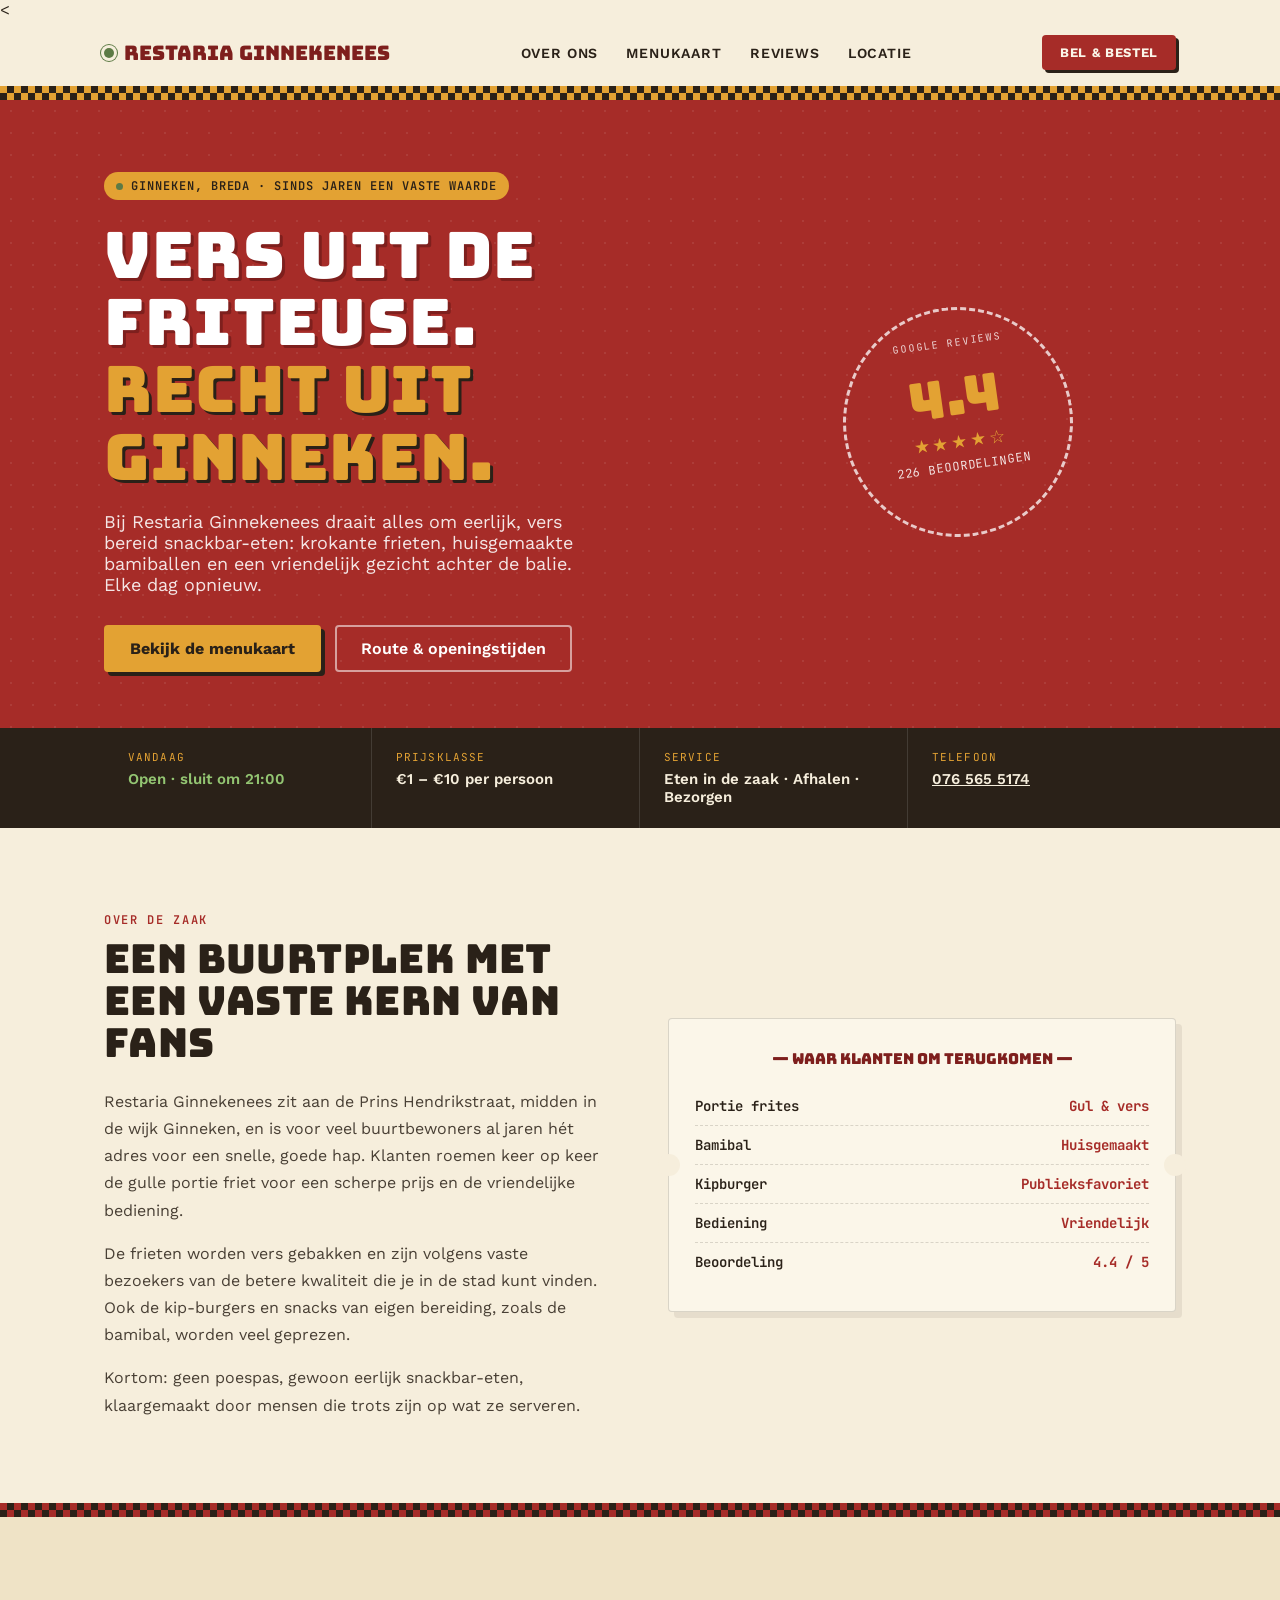
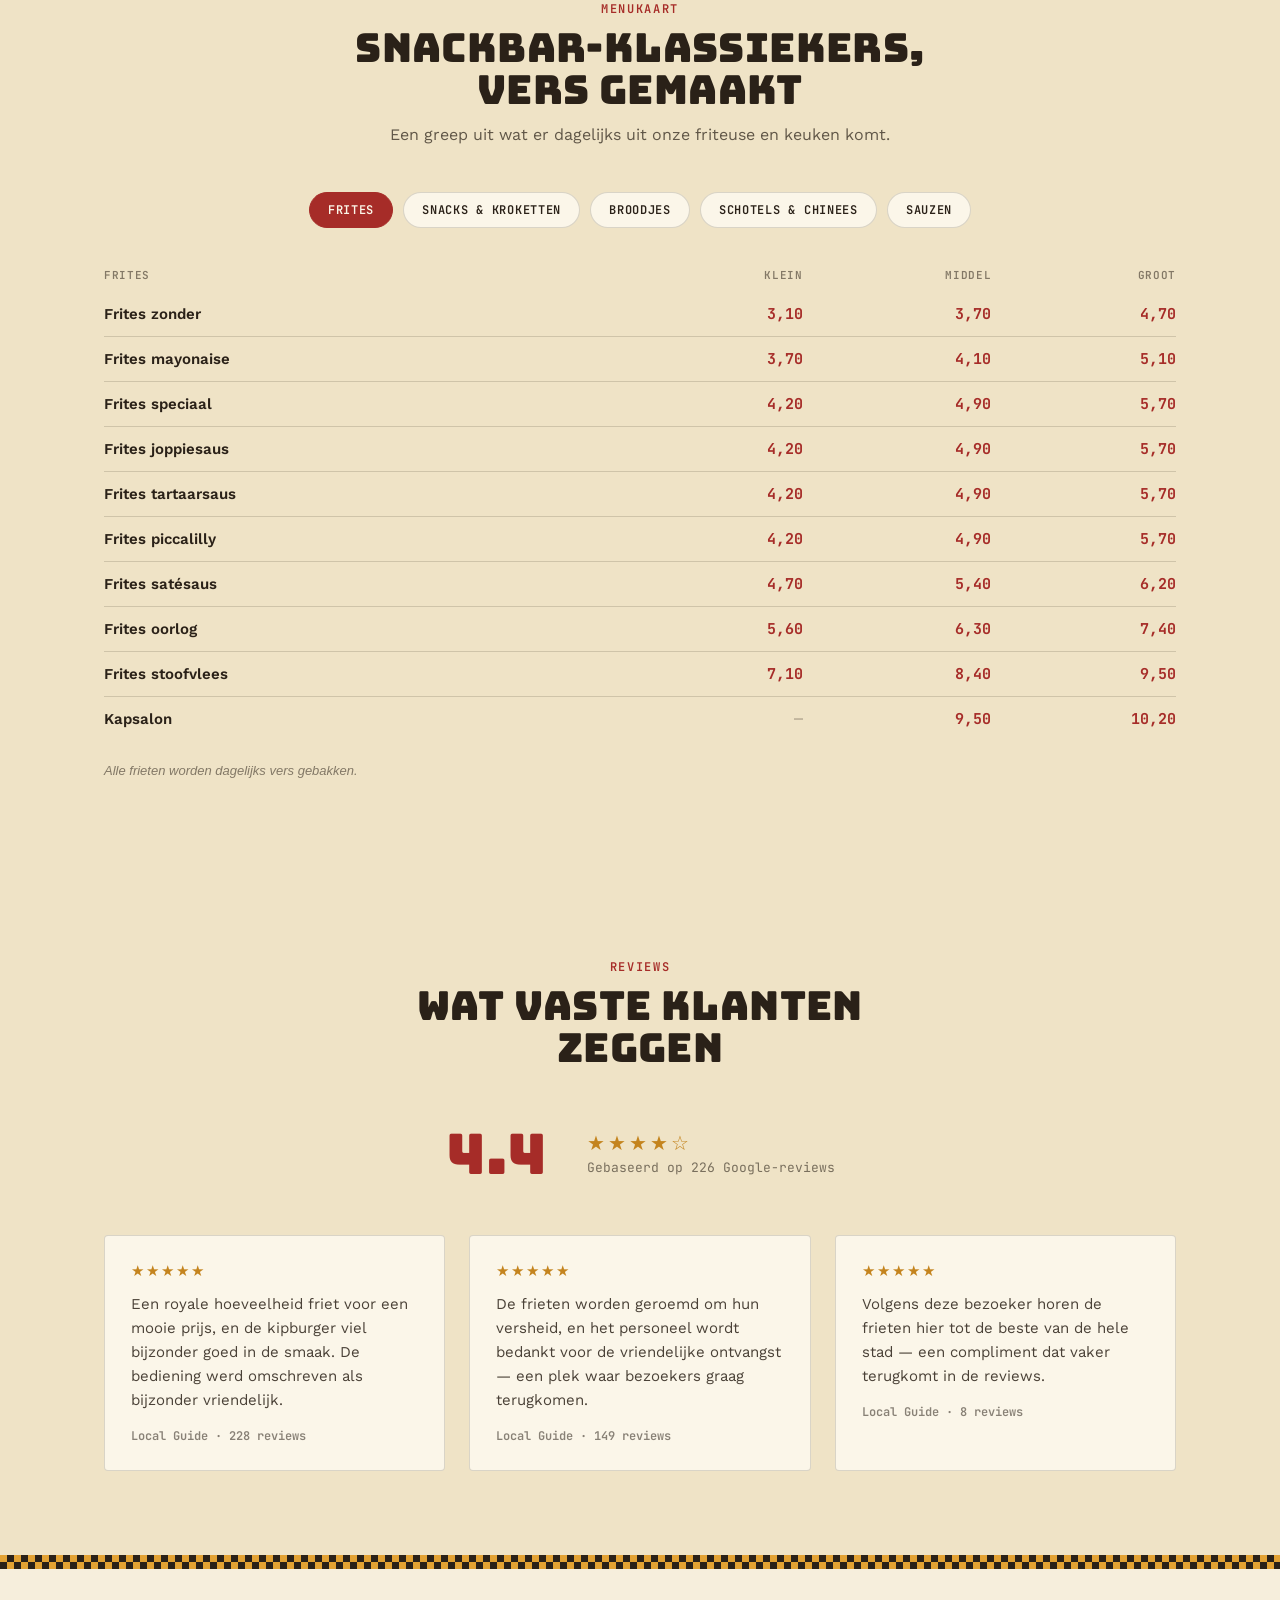
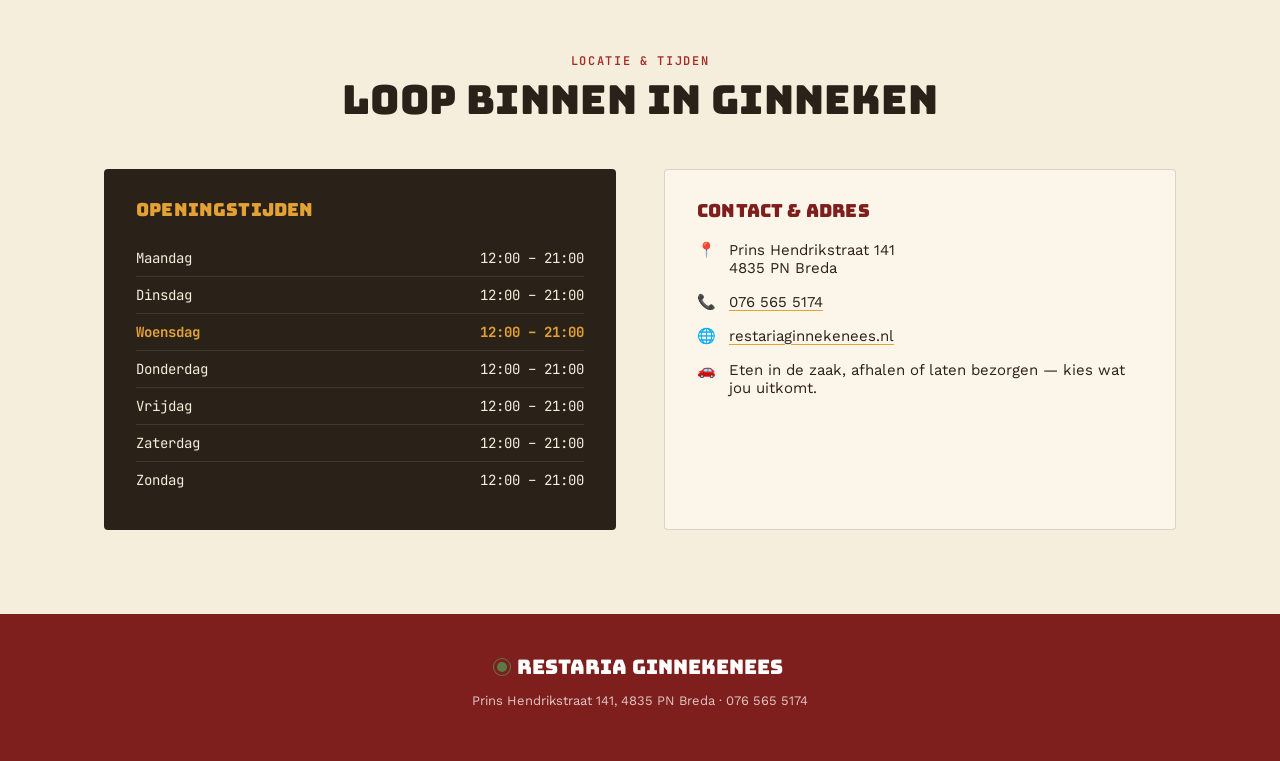
==== commit 1562f5c0: "Update index.html" ====
--- a/index.html
+++ b/index.html
@@ -1,4 +1,4 @@
-<!DOCTYPE html>
+<<!DOCTYPE html>
 <html lang="nl">
 <head>
 <meta charset="UTF-8">
@@ -487,6 +487,57 @@
     display:none;
   }
 
+  .frites-table{
+    width: 100%;
+    border-collapse: collapse;
+    font-size: 15px;
+  }
+  .frites-table th{
+    font-family:'JetBrains Mono';
+    text-transform: uppercase;
+    letter-spacing: 0.06em;
+    font-size: 11px;
+    color: rgba(42,33,24,0.55);
+    text-align: right;
+    padding: 0 0 10px;
+    font-weight: 600;
+  }
+  .frites-table th:first-child{ text-align:left; }
+  .frites-table td{
+    padding: 12px 0;
+    border-bottom: 1px solid var(--line);
+  }
+  .frites-table tr:last-child td{ border-bottom:none; }
+  .frites-table td.fname{
+    font-weight: 600;
+    text-align:left;
+  }
+  .frites-table td.fprice{
+    font-family:'JetBrains Mono';
+    text-align:right;
+    color: var(--maroon);
+    font-weight: 700;
+    white-space: nowrap;
+  }
+  .frites-table td.fprice.empty{
+    color: rgba(42,33,24,0.25);
+  }
+  .menu-note{
+    margin-top: 22px;
+    font-size: 13px;
+    color: rgba(42,33,24,0.55);
+    font-style: italic;
+  }
+  .menu-subhead{
+    font-family:'Bungee';
+    font-size: 14px;
+    color: var(--maroon-dark);
+    margin: 30px 0 10px;
+    text-transform: uppercase;
+    letter-spacing: 0.03em;
+  }
+  .menu-subhead:first-child{ margin-top:0; }
+
   /* ---------- reviews ---------- */
   .reviews-strip{ background: var(--paper-2); }
   .review-grid{
@@ -715,49 +766,125 @@
     </div>
 
     <div class="menu-tabs reveal" role="tablist">
-      <button class="tab-btn active" data-tab="snacks">Snacks</button>
-      <button class="tab-btn" data-tab="friet">Friet &amp; sauzen</button>
-      <button class="tab-btn" data-tab="burgers">Burgers &amp; broodjes</button>
-      <button class="tab-btn" data-tab="drinken">Dranken</button>
-    </div>
-
-    <div class="menu-panel active" id="snacks">
+      <button class="tab-btn active" data-tab="friet">Frites</button>
+      <button class="tab-btn" data-tab="snacks">Snacks &amp; kroketten</button>
+      <button class="tab-btn" data-tab="burgers">Broodjes</button>
+      <button class="tab-btn" data-tab="schotels">Schotels &amp; Chinees</button>
+      <button class="tab-btn" data-tab="sauzen">Sauzen</button>
+    </div>
+
+    <div class="menu-panel active" id="friet">
+      <table class="frites-table">
+        <thead>
+          <tr><th>Frites</th><th>Klein</th><th>Middel</th><th>Groot</th></tr>
+        </thead>
+        <tbody>
+          <tr><td class="fname">Frites zonder</td><td class="fprice">3,10</td><td class="fprice">3,70</td><td class="fprice">4,70</td></tr>
+          <tr><td class="fname">Frites mayonaise</td><td class="fprice">3,70</td><td class="fprice">4,10</td><td class="fprice">5,10</td></tr>
+          <tr><td class="fname">Frites speciaal</td><td class="fprice">4,20</td><td class="fprice">4,90</td><td class="fprice">5,70</td></tr>
+          <tr><td class="fname">Frites joppiesaus</td><td class="fprice">4,20</td><td class="fprice">4,90</td><td class="fprice">5,70</td></tr>
+          <tr><td class="fname">Frites tartaarsaus</td><td class="fprice">4,20</td><td class="fprice">4,90</td><td class="fprice">5,70</td></tr>
+          <tr><td class="fname">Frites piccalilly</td><td class="fprice">4,20</td><td class="fprice">4,90</td><td class="fprice">5,70</td></tr>
+          <tr><td class="fname">Frites satésaus</td><td class="fprice">4,70</td><td class="fprice">5,40</td><td class="fprice">6,20</td></tr>
+          <tr><td class="fname">Frites oorlog</td><td class="fprice">5,60</td><td class="fprice">6,30</td><td class="fprice">7,40</td></tr>
+          <tr><td class="fname">Frites stoofvlees</td><td class="fprice">7,10</td><td class="fprice">8,40</td><td class="fprice">9,50</td></tr>
+          <tr><td class="fname">Kapsalon</td><td class="fprice empty">—</td><td class="fprice">9,50</td><td class="fprice">10,20</td></tr>
+        </tbody>
+      </table>
+      <p class="menu-note">Alle frieten worden dagelijks vers gebakken.</p>
+    </div>
+
+    <div class="menu-panel" id="snacks">
+      <div class="menu-subhead">Frikandellen &amp; kroketten</div>
       <div class="menu-list">
-        <div class="menu-item"><div class="mi-left"><div class="mi-name">Frikandel</div><div class="mi-desc">Klassieker uit eigen friteuse</div></div><div class="mi-price">€ 2,10</div></div>
-        <div class="menu-item"><div class="mi-left"><div class="mi-name">Kroket (rund)</div><div class="mi-desc">Krokant van buiten, romig van binnen</div></div><div class="mi-price">€ 2,30</div></div>
-        <div class="menu-item"><div class="mi-left"><div class="mi-name">Bamibal</div><div class="mi-desc">Huisgemaakt, met een vleugje kruiden</div></div><div class="mi-price">€ 2,20</div></div>
-        <div class="menu-item"><div class="mi-left"><div class="mi-name">Kaassoufflé</div><div class="mi-desc">Volop gesmolten kaas</div></div><div class="mi-price">€ 2,40</div></div>
-        <div class="menu-item"><div class="mi-left"><div class="mi-name">Loempia</div><div class="mi-desc">Groot formaat, pittige variant mogelijk</div></div><div class="mi-price">€ 2,60</div></div>
-        <div class="menu-item"><div class="mi-left"><div class="mi-name">Bitterballen (8 st.)</div><div class="mi-desc">Met mosterd erbij</div></div><div class="mi-price">€ 5,50</div></div>
-      </div>
-    </div>
-
-    <div class="menu-panel" id="friet">
+        <div class="menu-item"><div class="mi-left"><div class="mi-name">Frikandel</div></div><div class="mi-price">€ 2,50</div></div>
+        <div class="menu-item"><div class="mi-left"><div class="mi-name">Frikandel speciaal</div></div><div class="mi-price">€ 3,30</div></div>
+        <div class="menu-item"><div class="mi-left"><div class="mi-name">XXL Frikandel</div></div><div class="mi-price">€ 4,50</div></div>
+        <div class="menu-item"><div class="mi-left"><div class="mi-name">Kroket vlees</div></div><div class="mi-price">€ 2,50</div></div>
+        <div class="menu-item"><div class="mi-left"><div class="mi-name">Kroket goulash</div></div><div class="mi-price">€ 2,70</div></div>
+        <div class="menu-item"><div class="mi-left"><div class="mi-name">Groentenkroket</div></div><div class="mi-price">€ 2,80</div></div>
+        <div class="menu-item"><div class="mi-left"><div class="mi-name">Saté- / kalfskroket</div></div><div class="mi-price">€ 3,00</div></div>
+        <div class="menu-item"><div class="mi-left"><div class="mi-name">Rundvleeskroket</div></div><div class="mi-price">€ 3,00</div></div>
+        <div class="menu-item"><div class="mi-left"><div class="mi-name">Kaas- / hamkaassoufflé</div></div><div class="mi-price">€ 2,80</div></div>
+      </div>
+
+      <div class="menu-subhead">Overige snacks</div>
       <div class="menu-list">
-        <div class="menu-item"><div class="mi-left"><div class="mi-name">Frietje klein</div><div class="mi-desc">Vers gesneden, dagelijks gebakken</div></div><div class="mi-price">€ 2,80</div></div>
-        <div class="menu-item"><div class="mi-left"><div class="mi-name">Frietje groot</div><div class="mi-desc">De portie waar Ginneken om bekendstaat</div></div><div class="mi-price">€ 3,60</div></div>
-        <div class="menu-item"><div class="mi-left"><div class="mi-name">Frietje speciaal</div><div class="mi-desc">Mayo, ketchup &amp; gesnipperde ui</div></div><div class="mi-price">€ 4,10</div></div>
-        <div class="menu-item"><div class="mi-left"><div class="mi-name">Frietje oorlog</div><div class="mi-desc">Satésaus, mayo &amp; ui</div></div><div class="mi-price">€ 4,30</div></div>
-        <div class="menu-item"><div class="mi-left"><div class="mi-name">Extra saus</div><div class="mi-desc">Mayo · ketchup · curry · joppie</div></div><div class="mi-price">€ 0,70</div></div>
-        <div class="menu-item"><div class="mi-left"><div class="mi-name">Kipsaté saus</div><div class="mi-desc">Zelfgemaakt recept</div></div><div class="mi-price">€ 0,80</div></div>
+        <div class="menu-item"><div class="mi-left"><div class="mi-name">Gehaktbal / bonkie</div></div><div class="mi-price">€ 3,10</div></div>
+        <div class="menu-item"><div class="mi-left"><div class="mi-name">Gehaktbal (jus)</div></div><div class="mi-price">€ 3,10</div></div>
+        <div class="menu-item"><div class="mi-left"><div class="mi-name">Berenklauw</div></div><div class="mi-price">€ 3,40</div></div>
+        <div class="menu-item"><div class="mi-left"><div class="mi-name">Nasibal / bamibal</div></div><div class="mi-price">€ 3,10</div></div>
+        <div class="menu-item"><div class="mi-left"><div class="mi-name">Bamischijf</div></div><div class="mi-price">€ 2,80</div></div>
+        <div class="menu-item"><div class="mi-left"><div class="mi-name">Viandel</div></div><div class="mi-price">€ 2,90</div></div>
+        <div class="menu-item"><div class="mi-left"><div class="mi-name">Kipcorn</div></div><div class="mi-price">€ 2,90</div></div>
+        <div class="menu-item"><div class="mi-left"><div class="mi-name">Kaas kipcorn</div></div><div class="mi-price">€ 3,00</div></div>
+        <div class="menu-item"><div class="mi-left"><div class="mi-name">Mexicano</div></div><div class="mi-price">€ 3,10</div></div>
+        <div class="menu-item"><div class="mi-left"><div class="mi-name">Combi stick</div></div><div class="mi-price">€ 3,40</div></div>
+        <div class="menu-item"><div class="mi-left"><div class="mi-name">Sitostick</div></div><div class="mi-price">€ 3,50</div></div>
+        <div class="menu-item"><div class="mi-left"><div class="mi-name">Crizly</div></div><div class="mi-price">€ 3,60</div></div>
+        <div class="menu-item"><div class="mi-left"><div class="mi-name">Smulrol / saterol</div></div><div class="mi-price">€ 3,30</div></div>
+        <div class="menu-item"><div class="mi-left"><div class="mi-name">Shoarmarol</div></div><div class="mi-price">€ 3,40</div></div>
+        <div class="menu-item"><div class="mi-left"><div class="mi-name">Knakworst</div></div><div class="mi-price">€ 2,30</div></div>
+        <div class="menu-item"><div class="mi-left"><div class="mi-name">Kipnuggets</div></div><div class="mi-price">€ 3,70</div></div>
+        <div class="menu-item"><div class="mi-left"><div class="mi-name">Kipfingers</div></div><div class="mi-price">€ 3,70</div></div>
+        <div class="menu-item"><div class="mi-left"><div class="mi-name">Vlammetjes</div></div><div class="mi-price">€ 4,30</div></div>
+        <div class="menu-item"><div class="mi-left"><div class="mi-name">Hot wings</div></div><div class="mi-price">€ 4,30</div></div>
+        <div class="menu-item"><div class="mi-left"><div class="mi-name">America chicken tenders</div></div><div class="mi-price">€ 4,60</div></div>
+        <div class="menu-item"><div class="mi-left"><div class="mi-name">Bitterballen</div></div><div class="mi-price">€ 3,30</div></div>
+        <div class="menu-item"><div class="mi-left"><div class="mi-name">Loempia</div></div><div class="mi-price">€ 4,70</div></div>
       </div>
     </div>
 
     <div class="menu-panel" id="burgers">
       <div class="menu-list">
-        <div class="menu-item"><div class="mi-left"><div class="mi-name">Kipburger</div><div class="mi-desc">Publieksfavoriet, mals gebakken</div></div><div class="mi-price">€ 4,50</div></div>
-        <div class="menu-item"><div class="mi-left"><div class="mi-name">Hamburger</div><div class="mi-desc">Met sla, tomaat &amp; huissaus</div></div><div class="mi-price">€ 4,20</div></div>
-        <div class="menu-item"><div class="mi-left"><div class="mi-name">Shoarmabroodje</div><div class="mi-desc">Met knoflooksaus &amp; salade</div></div><div class="mi-price">€ 5,90</div></div>
-        <div class="menu-item"><div class="mi-left"><div class="mi-name">Frikandelbroodje</div><div class="mi-desc">Warm broodje, extra mayo mogelijk</div></div><div class="mi-price">€ 3,40</div></div>
-      </div>
-    </div>
-
-    <div class="menu-panel" id="drinken">
+        <div class="menu-item"><div class="mi-left"><div class="mi-name">Br. frikandel / kroket</div></div><div class="mi-price">€ 3,30</div></div>
+        <div class="menu-item"><div class="mi-left"><div class="mi-name">Br. ham / br. kaas</div></div><div class="mi-price">€ 2,70</div></div>
+        <div class="menu-item"><div class="mi-left"><div class="mi-name">Br. filet american</div></div><div class="mi-price">€ 3,90</div></div>
+        <div class="menu-item"><div class="mi-left"><div class="mi-name">Br. tartaar</div></div><div class="mi-price">€ 3,90</div></div>
+        <div class="menu-item"><div class="mi-left"><div class="mi-name">Br. pulled pork</div></div><div class="mi-price">€ 4,60</div></div>
+        <div class="menu-item"><div class="mi-left"><div class="mi-name">Br. kipfilet</div></div><div class="mi-price">€ 6,00</div></div>
+        <div class="menu-item"><div class="mi-left"><div class="mi-name">Br. crispy chicken burger</div></div><div class="mi-price">€ 5,75</div></div>
+        <div class="menu-item"><div class="mi-left"><div class="mi-name">Br. hamburger</div></div><div class="mi-price">€ 5,60</div></div>
+        <div class="menu-item"><div class="mi-left"><div class="mi-name">Br. cheeseburger</div></div><div class="mi-price">€ 6,70</div></div>
+        <div class="menu-item"><div class="mi-left"><div class="mi-name">Br. Ginnekenees burger</div></div><div class="mi-price">€ 7,30</div></div>
+      </div>
+    </div>
+
+    <div class="menu-panel" id="schotels">
+      <div class="menu-subhead">Shaslik &amp; saté</div>
       <div class="menu-list">
-        <div class="menu-item"><div class="mi-left"><div class="mi-name">Frisdrank (blikje)</div><div class="mi-desc">Cola, Fanta, Sprite</div></div><div class="mi-price">€ 2,00</div></div>
-        <div class="menu-item"><div class="mi-left"><div class="mi-name">Water</div><div class="mi-desc">Met of zonder prik</div></div><div class="mi-price">€ 1,80</div></div>
-        <div class="menu-item"><div class="mi-left"><div class="mi-name">Milkshake</div><div class="mi-desc">Aardbei, chocolade of vanille</div></div><div class="mi-price">€ 3,20</div></div>
-        <div class="menu-item"><div class="mi-left"><div class="mi-name">Koffie</div><div class="mi-desc">Vers gezet</div></div><div class="mi-price">€ 2,10</div></div>
+        <div class="menu-item"><div class="mi-left"><div class="mi-name">Shaslik</div></div><div class="mi-price">€ 7,00</div></div>
+        <div class="menu-item"><div class="mi-left"><div class="mi-name">Saté kip</div></div><div class="mi-price">€ 8,00</div></div>
+        <div class="menu-item"><div class="mi-left"><div class="mi-name">Saté varkenshaas</div></div><div class="mi-price">€ 8,50</div></div>
+        <div class="menu-item"><div class="mi-left"><div class="mi-name">Spare-ribs</div></div><div class="mi-price">€ 9,50</div></div>
+      </div>
+
+      <div class="menu-subhead">Schotels</div>
+      <div class="menu-list">
+        <div class="menu-item"><div class="mi-left"><div class="mi-name">Kip-saté, stokbrood</div></div><div class="mi-price">€ 9,20</div></div>
+        <div class="menu-item"><div class="mi-left"><div class="mi-name">Kip-saté, frites</div></div><div class="mi-price">€ 11,30</div></div>
+        <div class="menu-item"><div class="mi-left"><div class="mi-name">Varkenshaas-saté, stokbrood</div></div><div class="mi-price">€ 9,70</div></div>
+        <div class="menu-item"><div class="mi-left"><div class="mi-name">Varkenshaas-saté, frites</div></div><div class="mi-price">€ 11,80</div></div>
+        <div class="menu-item"><div class="mi-left"><div class="mi-name">Schnitzel, frites</div></div><div class="mi-price">€ 9,20</div></div>
+        <div class="menu-item"><div class="mi-left"><div class="mi-name">Spare-ribs, frites</div></div><div class="mi-price">€ 12,60</div></div>
+        <div class="menu-item"><div class="mi-left"><div class="mi-name">Ginnekenees menu</div></div><div class="mi-price">€ 11,30</div></div>
+        <div class="menu-item"><div class="mi-left"><div class="mi-name">Shoarma-frites</div></div><div class="mi-price">€ 11,20</div></div>
+        <div class="menu-item"><div class="mi-left"><div class="mi-name">Stokbrood extra</div></div><div class="mi-price">€ 1,20</div></div>
+      </div>
+
+      <div class="menu-subhead">Chinese gerechten</div>
+      <div class="menu-list">
+        <div class="menu-item"><div class="mi-left"><div class="mi-name">Vegetarische mini loempia's</div></div><div class="mi-price">€ 3,20</div></div>
+        <div class="menu-item"><div class="mi-left"><div class="mi-name">Nasi / bami schotel</div></div><div class="mi-price">€ 7,00</div></div>
+        <div class="menu-item"><div class="mi-left"><div class="mi-name">Babi pangang</div><div class="mi-desc">Incl. nasi of bami</div></div><div class="mi-price">€ 11,00</div></div>
+      </div>
+    </div>
+
+    <div class="menu-panel" id="sauzen">
+      <div class="menu-list">
+        <div class="menu-item"><div class="mi-left"><div class="mi-name">Stoofvlees</div><div class="mi-desc">Beker</div></div><div class="mi-price">€ 4,10</div></div>
+        <div class="menu-item"><div class="mi-left"><div class="mi-name">Mayonaise</div><div class="mi-desc">Beker</div></div><div class="mi-price">€ 2,30</div></div>
+        <div class="menu-item"><div class="mi-left"><div class="mi-name">Satésaus</div><div class="mi-desc">Beker</div></div><div class="mi-price">€ 3,30</div></div>
       </div>
     </div>
   </div>
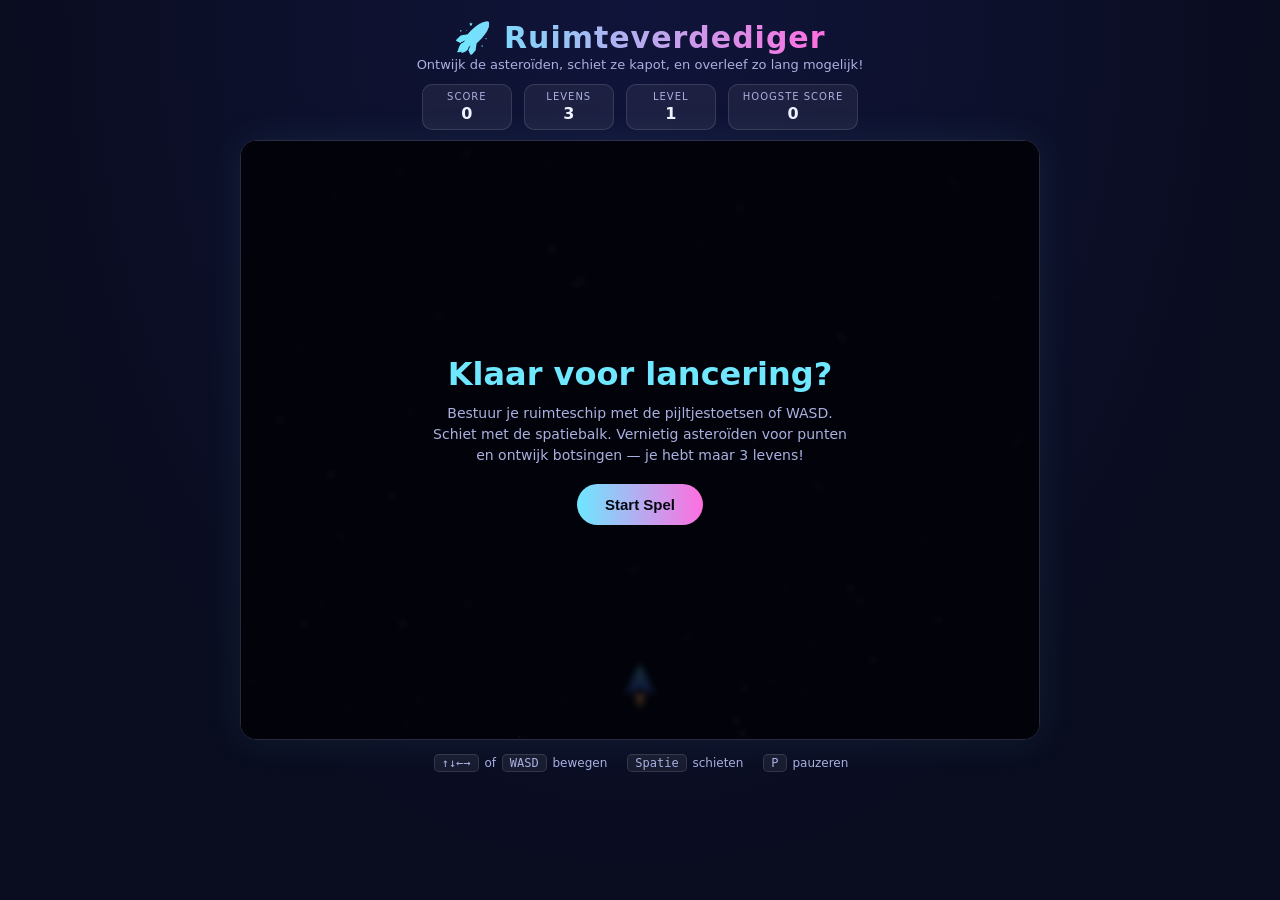
==== commit 9969a346: "Update index.html" ====
--- a/index.html
+++ b/index.html
@@ -1,1002 +1,633 @@
-<<!DOCTYPE html>
+<!DOCTYPE html>
 <html lang="nl">
 <head>
 <meta charset="UTF-8">
 <meta name="viewport" content="width=device-width, initial-scale=1.0">
-<title>Restaria Ginnekenees — Snackbar in Breda</title>
-<link rel="preconnect" href="https://fonts.googleapis.com">
-<link rel="preconnect" href="https://fonts.gstatic.com" crossorigin>
-<link href="https://fonts.googleapis.com/css2?family=Bungee&family=Work+Sans:wght@400;500;600;700&family=JetBrains+Mono:wght@400;600&display=swap" rel="stylesheet">
+<title>Ruimte Spel</title>
 <style>
-
-  :root{
-    --paper: #F6EEDC;
-    --paper-2: #EFE3C6;
-    --ink: #2A2118;
-    --mustard: #E3A233;
-    --mustard-dark: #C4841E;
-    --maroon: #A62C28;
-    --maroon-dark: #7E1F1D;
-    --herb: #5C7A45;
-    --cream-card: #FBF6E9;
-    --line: rgba(42,33,24,0.16);
-    --radius: 4px;
-  }
-
-  *{ box-sizing: border-box; }
-  html{ scroll-behavior: smooth; }
-
-  body{
-    margin:0;
-    background: var(--paper);
-    color: var(--ink);
-    font-family: 'Work Sans', sans-serif;
-    -webkit-font-smoothing: antialiased;
-  }
-
-  h1,h2,h3, .display{
-    font-family: 'Bungee', system-ui, sans-serif;
-    font-weight: 400;
-    letter-spacing: 0.01em;
-    line-height: 1.05;
+  :root {
+    --bg: #05060f;
+    --bg2: #0b0f2a;
+    --panel: rgba(255,255,255,0.06);
+    --panel-border: rgba(255,255,255,0.12);
+    --text: #f0f2ff;
+    --text-dim: #9aa0c9;
+    --accent: #6ee7ff;
+    --accent2: #ff6ee0;
+    --danger: #ff5a5a;
+    --good: #7dffb0;
+  }
+  @media (prefers-color-scheme: light) {
+    :root:not([data-theme="dark"]) {
+      --bg: #0a0d20;
+      --bg2: #10143a;
+      --text: #f0f2ff;
+      --text-dim: #aab0e0;
+    }
+  }
+  :root[data-theme="dark"] {
+    --bg: #05060f;
+    --bg2: #0b0f2a;
+  }
+
+  * { box-sizing: border-box; }
+
+  html, body {
     margin: 0;
-  }
-
-  .mono{
-    font-family: 'JetBrains Mono', monospace;
-  }
-
-  a{ color: inherit; }
-
-  img, svg{ display:block; max-width:100%; }
-
-  .wrap{
-    max-width: 1120px;
-    margin: 0 auto;
-    padding: 0 24px;
-  }
-
-  /* ---------- checker strip, the signature motif ---------- */
-  .checker{
-    height: 14px;
+    padding: 0;
+    background: var(--bg);
+    color: var(--text);
+    font-family: 'Segoe UI', system-ui, -apple-system, sans-serif;
+    overflow-x: hidden;
+    min-height: 100%;
+  }
+
+  body {
+    background: radial-gradient(ellipse at top, var(--bg2), var(--bg) 70%);
+    display: flex;
+    flex-direction: column;
+    align-items: center;
+    padding: 16px;
+    min-height: 100vh;
+  }
+
+  h1 {
+    font-size: clamp(20px, 4vw, 30px);
+    margin: 4px 0 2px 0;
+    letter-spacing: 1px;
+    background: linear-gradient(90deg, var(--accent), var(--accent2));
+    -webkit-background-clip: text;
+    background-clip: text;
+    color: transparent;
+    text-align: center;
+  }
+
+  .subtitle {
+    color: var(--text-dim);
+    font-size: 13px;
+    margin-bottom: 12px;
+    text-align: center;
+  }
+
+  .hud {
+    display: flex;
+    gap: 12px;
+    flex-wrap: wrap;
+    justify-content: center;
+    margin-bottom: 10px;
     width: 100%;
-    background-image:
-      linear-gradient(45deg, var(--ink) 25%, transparent 25%, transparent 75%, var(--ink) 75%),
-      linear-gradient(45deg, var(--ink) 25%, transparent 25%, transparent 75%, var(--ink) 75%);
-    background-size: 14px 14px;
-    background-position: 0 0, 7px 7px;
-    background-color: var(--mustard);
-  }
-  .checker.reverse{
-    background-color: var(--maroon);
-  }
-
-  /* ---------- header ---------- */
-  header{
-    position: sticky;
-    top: 0;
-    z-index: 50;
-    background: var(--paper);
-  }
-
-  .nav-row{
-    display:flex;
-    align-items:center;
+    max-width: 800px;
+  }
+
+  .stat {
+    background: var(--panel);
+    border: 1px solid var(--panel-border);
+    border-radius: 10px;
+    padding: 6px 14px;
+    font-size: 14px;
+    min-width: 90px;
+    text-align: center;
+  }
+
+  .stat .label {
+    display: block;
+    font-size: 10px;
+    text-transform: uppercase;
+    letter-spacing: 1px;
+    color: var(--text-dim);
+    margin-bottom: 2px;
+  }
+
+  .stat .value {
+    font-weight: 700;
+    font-size: 16px;
+  }
+
+  #gameWrap {
+    position: relative;
+    width: 100%;
+    max-width: 800px;
+    aspect-ratio: 4 / 3;
+    border-radius: 16px;
+    overflow: hidden;
+    border: 1px solid var(--panel-border);
+    box-shadow: 0 0 40px rgba(110, 231, 255, 0.08), inset 0 0 60px rgba(0,0,0,0.5);
+    touch-action: none;
+  }
+
+  canvas {
+    display: block;
+    width: 100%;
+    height: 100%;
+    background: #000;
+  }
+
+  .overlay {
+    position: absolute;
+    inset: 0;
+    display: flex;
+    flex-direction: column;
+    align-items: center;
+    justify-content: center;
+    text-align: center;
+    background: rgba(3, 4, 14, 0.78);
+    backdrop-filter: blur(3px);
+    padding: 20px;
+    gap: 10px;
+  }
+
+  .overlay.hidden { display: none; }
+
+  .overlay h2 {
+    margin: 0;
+    font-size: clamp(22px, 5vw, 32px);
+    color: var(--accent);
+  }
+
+  .overlay p {
+    color: var(--text-dim);
+    max-width: 420px;
+    line-height: 1.5;
+    font-size: 14px;
+    margin: 0;
+  }
+
+  button {
+    margin-top: 8px;
+    background: linear-gradient(90deg, var(--accent), var(--accent2));
+    border: none;
+    color: #04060f;
+    font-weight: 700;
+    font-size: 15px;
+    padding: 12px 28px;
+    border-radius: 999px;
+    cursor: pointer;
+    transition: transform 0.15s ease, box-shadow 0.15s ease;
+  }
+
+  button:hover { transform: translateY(-2px); box-shadow: 0 6px 20px rgba(110,231,255,0.35); }
+  button:active { transform: translateY(0px); }
+
+  .controls-info {
+    margin-top: 14px;
+    display: flex;
+    gap: 18px;
+    flex-wrap: wrap;
+    justify-content: center;
+    color: var(--text-dim);
+    font-size: 12px;
+    max-width: 800px;
+    text-align: center;
+  }
+
+  .controls-info span { white-space: nowrap; }
+  .key {
+    display: inline-block;
+    border: 1px solid var(--panel-border);
+    background: var(--panel);
+    border-radius: 5px;
+    padding: 1px 7px;
+    font-family: monospace;
+    margin: 0 2px;
+  }
+
+  /* Mobiele touch-knoppen */
+  #touchControls {
+    display: none;
+    width: 100%;
+    max-width: 800px;
     justify-content: space-between;
-    padding: 16px 24px;
-    max-width: 1120px;
-    margin: 0 auto;
-  }
-
-  .brand{
-    display:flex;
-    align-items:center;
-    gap:10px;
-    font-family:'Bungee';
-    font-size: 20px;
-    color: var(--maroon-dark);
-  }
-  .brand .dot{
-    width:10px; height:10px; border-radius:50%;
-    background: var(--herb);
-    box-shadow: 0 0 0 3px var(--paper), 0 0 0 4px var(--herb);
-    animation: pulse 2.4s ease-in-out infinite;
-  }
-  @keyframes pulse{
-    0%,100%{ opacity:1; }
-    50%{ opacity:0.35; }
-  }
-
-  nav ul{
-    list-style:none;
-    display:flex;
-    gap: 28px;
-    margin:0; padding:0;
-    font-size: 14px;
-    font-weight: 600;
-    text-transform: uppercase;
-    letter-spacing: 0.06em;
-  }
-  nav a{
-    text-decoration:none;
-    border-bottom: 2px solid transparent;
-    padding-bottom: 3px;
-    transition: border-color .15s ease, color .15s ease;
-  }
-  nav a:hover{ border-color: var(--maroon); color: var(--maroon-dark); }
-  nav a:focus-visible{ outline: 2px solid var(--maroon); outline-offset: 3px; }
-
-  .nav-cta{
-    display: inline-block;
-    background: var(--maroon);
-    color: var(--cream-card);
-    font-weight: 700;
-    font-size: 13px;
-    text-transform: uppercase;
-    letter-spacing: 0.05em;
-    padding: 10px 18px;
-    border-radius: var(--radius);
-    text-decoration: none;
-    box-shadow: 3px 3px 0 var(--ink);
-    transition: transform .15s ease, box-shadow .15s ease;
-  }
-  .nav-cta:hover{ transform: translate(-2px,-2px); box-shadow: 5px 5px 0 var(--ink); }
-  .nav-cta:focus-visible{ outline: 2px solid var(--ink); outline-offset: 3px; }
-
-  .menu-toggle{ display:none; }
-
-  @media (max-width: 760px){
-    nav ul{ display:none; }
-    .menu-toggle{
-      display:block;
-      background:none; border: 2px solid var(--ink); border-radius: var(--radius);
-      padding: 8px 10px; font-family:'Bungee'; font-size:12px; cursor:pointer;
-    }
-    .nav-row{ flex-wrap: wrap; }
-  }
-
-  /* ---------- hero ---------- */
-  .hero{
-    position: relative;
-    background: var(--maroon);
-    color: var(--cream-card);
-    padding: 72px 0 56px;
-    overflow: hidden;
-  }
-  .hero::before{
-    content:"";
-    position:absolute; inset:0;
-    background-image: radial-gradient(circle, rgba(255,255,255,0.08) 1.5px, transparent 1.5px);
-    background-size: 22px 22px;
-    pointer-events:none;
-  }
-  .hero-grid{
-    position:relative;
-    display:grid;
-    grid-template-columns: 1.15fr 0.85fr;
-    gap: 48px;
-    align-items:center;
-  }
-  @media (max-width: 860px){
-    .hero-grid{ grid-template-columns: 1fr; }
-  }
-
-  .eyebrow-badge{
-    display:inline-flex;
-    align-items:center;
-    gap:8px;
-    background: var(--mustard);
-    color: var(--ink);
-    font-family:'JetBrains Mono';
-    font-weight:600;
-    font-size: 12px;
-    text-transform: uppercase;
-    letter-spacing: 0.08em;
-    padding: 6px 12px;
-    border-radius: 999px;
-    margin-bottom: 22px;
-  }
-  .eyebrow-badge .blob{
-    width:7px;height:7px;border-radius:50%;background: var(--herb);
-  }
-
-  .hero h1{
-    font-size: clamp(38px, 6vw, 64px);
-    color: #fff;
-    text-shadow: 3px 3px 0 var(--maroon-dark);
-  }
-  .hero h1 span{
-    display:block;
-    color: var(--mustard);
-    text-shadow: 3px 3px 0 var(--ink);
-  }
-
-  .hero p.lede{
-    margin-top: 20px;
-    font-size: 18px;
-    max-width: 46ch;
-    color: rgba(255,255,255,0.88);
-  }
-
-  .hero-actions{
-    margin-top: 30px;
-    display:flex;
-    gap: 14px;
-    flex-wrap: wrap;
-  }
-
-  .btn-primary{
-    background: var(--mustard);
-    color: var(--ink);
-    font-weight: 700;
-    padding: 14px 26px;
-    border-radius: var(--radius);
-    text-decoration:none;
-    box-shadow: 4px 4px 0 var(--ink);
-    transition: transform .15s ease, box-shadow .15s ease;
-  }
-  .btn-primary:hover{ transform: translate(-2px,-2px); box-shadow: 6px 6px 0 var(--ink); }
-  .btn-primary:focus-visible{ outline: 2px solid #fff; outline-offset: 3px; }
-
-  .btn-ghost{
-    border: 2px solid rgba(255,255,255,0.55);
-    color: #fff;
-    padding: 12px 24px;
-    border-radius: var(--radius);
-    text-decoration:none;
-    font-weight: 600;
-    transition: border-color .15s ease, background .15s ease;
-  }
-  .btn-ghost:hover{ border-color:#fff; background: rgba(255,255,255,0.08); }
-  .btn-ghost:focus-visible{ outline: 2px solid #fff; outline-offset: 3px; }
-
-  /* stamp badge — signature element */
-  .stamp{
-    position: relative;
-    justify-self: center;
-    width: 230px;
-    height: 230px;
-    border: 3px dashed rgba(255,255,255,0.75);
-    border-radius: 50%;
-    display:flex;
-    flex-direction:column;
-    align-items:center;
-    justify-content:center;
-    color:#fff;
-    transform: rotate(-8deg);
-    animation: float 5s ease-in-out infinite;
-  }
-  @keyframes float{
-    0%,100%{ transform: rotate(-8deg) translateY(0); }
-    50%{ transform: rotate(-8deg) translateY(-8px); }
-  }
-  .stamp .score{
-    font-family:'Bungee';
-    font-size: 52px;
-    line-height: 1;
-    color: var(--mustard);
-  }
-  .stamp .stars{
-    letter-spacing: 3px;
-    margin: 8px 0 6px;
-    font-size: 18px;
-    color: var(--mustard);
-  }
-  .stamp .count{
-    font-family:'JetBrains Mono';
-    font-size: 12px;
-    text-transform: uppercase;
-    letter-spacing: 0.08em;
-    opacity: 0.85;
-  }
-  .stamp .top-label{
-    position:absolute;
-    top: 26px;
-    font-family:'JetBrains Mono';
-    font-size: 10px;
-    letter-spacing: 0.18em;
-    text-transform: uppercase;
-    opacity: 0.8;
-  }
-  @media (prefers-reduced-motion: reduce){
-    .stamp, .brand .dot{ animation: none; }
-  }
-
-  /* ---------- info strip ---------- */
-  .info-strip{
-    background: var(--ink);
-    color: var(--paper);
-  }
-  .info-row{
-    display:grid;
-    grid-template-columns: repeat(4, 1fr);
-    gap: 0;
-  }
-  @media (max-width: 760px){
-    .info-row{ grid-template-columns: repeat(2, 1fr); }
-  }
-  .info-item{
-    padding: 22px 24px;
-    border-right: 1px solid rgba(255,255,255,0.12);
-  }
-  .info-item:last-child{ border-right:none; }
-  .info-item .label{
-    font-family:'JetBrains Mono';
-    font-size: 11px;
-    text-transform: uppercase;
-    letter-spacing: 0.1em;
-    color: var(--mustard);
-    margin-bottom: 6px;
-  }
-  .info-item .value{
-    font-weight: 600;
-    font-size: 15px;
-  }
-  .info-item .value.open{ color: #93C572; }
-
-  /* ---------- section shell ---------- */
-  section{ padding: 84px 0; }
-  .section-head{
-    text-align:center;
-    max-width: 620px;
-    margin: 0 auto 48px;
-  }
-  .section-head .kicker{
-    font-family:'JetBrains Mono';
-    text-transform:uppercase;
-    letter-spacing: 0.14em;
-    font-size: 12px;
-    color: var(--maroon);
-    font-weight: 600;
-    margin-bottom: 10px;
-  }
-  .section-head h2{
-    font-size: clamp(28px, 4vw, 40px);
-    color: var(--ink);
-  }
-  .section-head p{
-    margin-top: 14px;
-    font-size: 16px;
-    color: rgba(42,33,24,0.72);
-  }
-
-  /* ---------- about ---------- */
-  .about-grid{
-    display:grid;
-    grid-template-columns: 1fr 1fr;
-    gap: 56px;
-    align-items:center;
-  }
-  @media (max-width: 820px){ .about-grid{ grid-template-columns: 1fr; } }
-
-  .about-copy p{
-    font-size: 16px;
-    line-height: 1.7;
-    color: rgba(42,33,24,0.85);
-    margin: 0 0 16px;
-  }
-  .about-copy p:last-child{ margin-bottom:0; }
-
-  .ticket{
-    background: var(--cream-card);
-    border: 1.5px solid var(--line);
-    border-radius: var(--radius);
-    padding: 30px 26px;
-    position:relative;
-    box-shadow: 6px 6px 0 rgba(42,33,24,0.08);
-  }
-  .ticket::before, .ticket::after{
-    content:"";
-    position:absolute;
-    width: 22px; height: 22px;
-    background: var(--paper);
-    border-radius:50%;
-    top: 50%;
-    transform: translateY(-50%);
-  }
-  .ticket::before{ left: -11px; }
-  .ticket::after{ right: -11px; }
-  .ticket ul{ list-style:none; margin:0; padding:0; }
-  .ticket li{
-    display:flex;
-    justify-content:space-between;
-    padding: 10px 0;
-    border-bottom: 1px dashed var(--line);
-    font-family:'JetBrains Mono';
-    font-size: 14px;
-  }
-  .ticket li:last-child{ border-bottom:none; }
-  .ticket .tname{ color: var(--ink); font-weight: 600; }
-  .ticket .tval{ color: var(--maroon); font-weight: 700; }
-  .ticket-title{
-    font-family:'Bungee';
-    font-size: 15px;
-    text-align:center;
-    margin-bottom: 18px;
-    color: var(--maroon-dark);
-  }
-
-  /* ---------- menu ---------- */
-  .menu-tabs{
-    display:flex;
-    justify-content:center;
+    margin-top: 12px;
     gap: 10px;
-    flex-wrap: wrap;
-    margin-bottom: 40px;
-  }
-  .tab-btn{
-    font-family:'JetBrains Mono';
-    font-size: 12px;
-    text-transform: uppercase;
-    letter-spacing: 0.06em;
-    font-weight:600;
-    background: var(--cream-card);
-    border: 1.5px solid var(--line);
-    color: var(--ink);
-    padding: 9px 18px;
-    border-radius: 999px;
-    cursor:pointer;
-    transition: all .15s ease;
-  }
-  .tab-btn:hover{ border-color: var(--maroon); }
-  .tab-btn.active{
-    background: var(--maroon);
-    color: var(--cream-card);
-    border-color: var(--maroon);
-  }
-  .tab-btn:focus-visible{ outline: 2px solid var(--maroon); outline-offset: 2px; }
-
-  .menu-panel{ display:none; }
-  .menu-panel.active{ display:block; }
-
-  .menu-list{
-    display:grid;
-    grid-template-columns: 1fr 1fr;
-    gap: 18px 40px;
-  }
-  @media (max-width: 700px){ .menu-list{ grid-template-columns: 1fr; } }
-
-  .menu-item{
-    display:flex;
-    justify-content:space-between;
-    align-items: baseline;
-    gap: 14px;
-    padding: 14px 0;
-    border-bottom: 1px solid var(--line);
-  }
-  .menu-item .mi-name{
-    font-weight: 600;
-    font-size: 16px;
-  }
-  .menu-item .mi-desc{
-    font-size: 13px;
-    color: rgba(42,33,24,0.6);
-    margin-top: 3px;
-  }
-  .menu-item .mi-price{
-    font-family:'JetBrains Mono';
-    font-weight: 700;
-    color: var(--maroon);
-    white-space: nowrap;
-  }
-  .mi-left{ flex: 1; }
-  .dots{
-    flex: 0 1 30px;
-    border-bottom: 1px dotted var(--line);
-    margin-bottom: 6px;
-    display:none;
-  }
-
-  .frites-table{
-    width: 100%;
-    border-collapse: collapse;
-    font-size: 15px;
-  }
-  .frites-table th{
-    font-family:'JetBrains Mono';
-    text-transform: uppercase;
-    letter-spacing: 0.06em;
-    font-size: 11px;
-    color: rgba(42,33,24,0.55);
-    text-align: right;
-    padding: 0 0 10px;
-    font-weight: 600;
-  }
-  .frites-table th:first-child{ text-align:left; }
-  .frites-table td{
-    padding: 12px 0;
-    border-bottom: 1px solid var(--line);
-  }
-  .frites-table tr:last-child td{ border-bottom:none; }
-  .frites-table td.fname{
-    font-weight: 600;
-    text-align:left;
-  }
-  .frites-table td.fprice{
-    font-family:'JetBrains Mono';
-    text-align:right;
-    color: var(--maroon);
-    font-weight: 700;
-    white-space: nowrap;
-  }
-  .frites-table td.fprice.empty{
-    color: rgba(42,33,24,0.25);
-  }
-  .menu-note{
-    margin-top: 22px;
-    font-size: 13px;
-    color: rgba(42,33,24,0.55);
-    font-style: italic;
-  }
-  .menu-subhead{
-    font-family:'Bungee';
-    font-size: 14px;
-    color: var(--maroon-dark);
-    margin: 30px 0 10px;
-    text-transform: uppercase;
-    letter-spacing: 0.03em;
-  }
-  .menu-subhead:first-child{ margin-top:0; }
-
-  /* ---------- reviews ---------- */
-  .reviews-strip{ background: var(--paper-2); }
-  .review-grid{
-    display:grid;
-    grid-template-columns: repeat(3, 1fr);
-    gap: 24px;
-  }
-  @media (max-width: 860px){ .review-grid{ grid-template-columns: 1fr; } }
-
-  .review-card{
-    background: var(--cream-card);
-    border-radius: var(--radius);
-    padding: 26px;
-    border: 1.5px solid var(--line);
-    position: relative;
-  }
-  .review-card .stars{
-    color: var(--mustard-dark);
-    letter-spacing: 2px;
-    margin-bottom: 12px;
-    font-size: 15px;
-  }
-  .review-card p{
-    font-size: 15px;
-    line-height: 1.6;
-    color: rgba(42,33,24,0.85);
-    margin: 0 0 16px;
-  }
-  .review-card .reviewer{
-    font-family:'JetBrains Mono';
-    font-size: 12px;
-    color: rgba(42,33,24,0.55);
-    font-weight: 600;
-  }
-
-  .rating-summary{
-    display:flex;
-    align-items:center;
-    justify-content:center;
-    gap: 40px;
-    margin-bottom: 44px;
-    flex-wrap: wrap;
-  }
-  .rs-num{
-    font-family:'Bungee';
-    font-size: 56px;
-    color: var(--maroon);
-  }
-  .rs-side .stars{ color: var(--mustard-dark); letter-spacing: 3px; font-size: 20px; }
-  .rs-side .count{ font-family:'JetBrains Mono'; font-size: 13px; color: rgba(42,33,24,0.6); margin-top:4px; }
-
-  /* ---------- location ---------- */
-  .location-grid{
-    display:grid;
-    grid-template-columns: 1fr 1fr;
-    gap: 48px;
-    align-items:stretch;
-  }
-  @media (max-width: 820px){ .location-grid{ grid-template-columns: 1fr; } }
-
-  .hours-card{
-    background: var(--ink);
-    color: var(--paper);
-    border-radius: var(--radius);
-    padding: 32px;
-  }
-  .hours-card h3{
-    font-size: 18px;
-    color: var(--mustard);
-    margin-bottom: 20px;
-  }
-  .hours-row{
-    display:flex;
-    justify-content:space-between;
-    padding: 9px 0;
-    border-bottom: 1px solid rgba(255,255,255,0.1);
-    font-size: 14px;
-    font-family:'JetBrains Mono';
-  }
-  .hours-row:last-child{ border-bottom:none; }
-  .hours-row.today{ color: var(--mustard); font-weight: 700; }
-
-  .contact-card{
-    border: 1.5px solid var(--line);
-    border-radius: var(--radius);
-    padding: 32px;
-    background: var(--cream-card);
-  }
-  .contact-card h3{
-    font-size: 18px;
-    color: var(--maroon-dark);
-    margin-bottom: 20px;
-  }
-  .contact-line{
-    display:flex;
-    gap: 12px;
-    align-items:flex-start;
-    margin-bottom: 16px;
-    font-size: 15px;
-  }
-  .contact-line:last-child{ margin-bottom:0; }
-  .contact-line .ico{
-    width: 20px; flex-shrink:0; color: var(--maroon);
-  }
-  .contact-line a{ text-decoration: underline; text-decoration-color: var(--mustard); text-underline-offset: 3px; }
-
-  /* ---------- footer ---------- */
-  footer{
-    background: var(--maroon-dark);
-    color: rgba(255,255,255,0.75);
-    padding: 40px 0;
-    text-align:center;
-    font-size: 13px;
-  }
-  footer .brand{
-    justify-content:center;
-    color: #fff;
-    margin-bottom: 10px;
-  }
-  footer .brand .dot{ box-shadow: 0 0 0 3px var(--maroon-dark), 0 0 0 4px var(--herb); }
-
-  /* reveal on scroll */
-  .reveal{
-    opacity: 0;
-    transform: translateY(18px);
-    transition: opacity .6s ease, transform .6s ease;
-  }
-  .reveal.in{ opacity: 1; transform: translateY(0); }
-  @media (prefers-reduced-motion: reduce){
-    .reveal{ opacity:1; transform:none; transition:none; }
-  }
-
+  }
+  .touchBtn {
+    flex: 1;
+    background: var(--panel);
+    border: 1px solid var(--panel-border);
+    border-radius: 12px;
+    color: var(--text);
+    font-size: 22px;
+    padding: 16px 0;
+    user-select: none;
+    -webkit-user-select: none;
+    text-align: center;
+  }
+  .touchBtn:active { background: rgba(110,231,255,0.2); }
+
+  @media (hover: none) and (pointer: coarse) {
+    #touchControls { display: flex; }
+  }
 </style>
 </head>
 <body>
 
-<header>
-  <div class="nav-row">
-    <div class="brand"><span class="dot"></span> Restaria Ginnekenees</div>
-    <nav>
-      <ul>
-        <li><a href="#over">Over ons</a></li>
-        <li><a href="#menukaart">Menukaart</a></li>
-        <li><a href="#reviews">Reviews</a></li>
-        <li><a href="#locatie">Locatie</a></li>
-      </ul>
-    </nav>
-    <a class="nav-cta" href="tel:0765655174">Bel &amp; bestel</a>
+  <h1>🚀 Ruimteverdediger</h1>
+  <div class="subtitle">Ontwijk de asteroïden, schiet ze kapot, en overleef zo lang mogelijk!</div>
+
+  <div class="hud">
+    <div class="stat"><span class="label">Score</span><span class="value" id="scoreVal">0</span></div>
+    <div class="stat"><span class="label">Levens</span><span class="value" id="livesVal">3</span></div>
+    <div class="stat"><span class="label">Level</span><span class="value" id="levelVal">1</span></div>
+    <div class="stat"><span class="label">Hoogste score</span><span class="value" id="highVal">0</span></div>
   </div>
-  <div class="checker"></div>
-</header>
-
-<section class="hero" id="top">
-  <div class="wrap hero-grid">
-    <div>
-      <span class="eyebrow-badge"><span class="blob"></span> Ginneken, Breda · sinds jaren een vaste waarde</span>
-      <h1>Vers uit de friteuse.<span>Recht uit Ginneken.</span></h1>
-      <p class="lede">Bij Restaria Ginnekenees draait alles om eerlijk, vers bereid snackbar-eten: krokante frieten, huisgemaakte bamiballen en een vriendelijk gezicht achter de balie. Elke dag opnieuw.</p>
-      <div class="hero-actions">
-        <a class="btn-primary" href="#menukaart">Bekijk de menukaart</a>
-        <a class="btn-ghost" href="#locatie">Route &amp; openingstijden</a>
-      </div>
+
+  <div id="gameWrap">
+    <canvas id="game"></canvas>
+
+    <div class="overlay" id="startOverlay">
+      <h2>Klaar voor lancering?</h2>
+      <p>Bestuur je ruimteschip met de pijltjestoetsen of WASD. Schiet met de spatiebalk.
+      Vernietig asteroïden voor punten en ontwijk botsingen — je hebt maar 3 levens!</p>
+      <button id="startBtn">Start Spel</button>
     </div>
-    <div class="stamp">
-      <span class="top-label">Google reviews</span>
-      <span class="score">4.4</span>
-      <span class="stars">★★★★☆</span>
-      <span class="count">226 beoordelingen</span>
+
+    <div class="overlay hidden" id="gameOverOverlay">
+      <h2>Game Over</h2>
+      <p id="finalScoreText">Je score: 0</p>
+      <button id="restartBtn">Opnieuw Spelen</button>
+    </div>
+
+    <div class="overlay hidden" id="pauseOverlay">
+      <h2>Gepauzeerd</h2>
+      <p>Druk op P om verder te gaan.</p>
+      <button id="resumeBtn">Verder Spelen</button>
     </div>
   </div>
-</section>
-
-<div class="info-strip">
-  <div class="wrap info-row">
-    <div class="info-item">
-      <div class="label">Vandaag</div>
-      <div class="value open">Open · sluit om 21:00</div>
-    </div>
-    <div class="info-item">
-      <div class="label">Prijsklasse</div>
-      <div class="value">€1 – €10 per persoon</div>
-    </div>
-    <div class="info-item">
-      <div class="label">Service</div>
-      <div class="value">Eten in de zaak · Afhalen · Bezorgen</div>
-    </div>
-    <div class="info-item">
-      <div class="label">Telefoon</div>
-      <div class="value"><a href="tel:0765655174">076 565 5174</a></div>
-    </div>
+
+  <div class="controls-info">
+    <span><span class="key">↑↓←→</span> of <span class="key">WASD</span> bewegen</span>
+    <span><span class="key">Spatie</span> schieten</span>
+    <span><span class="key">P</span> pauzeren</span>
   </div>
-</div>
-
-<section id="over">
-  <div class="wrap about-grid">
-    <div class="about-copy reveal">
-      <div class="section-head" style="text-align:left; margin:0 0 24px;">
-        <div class="kicker">Over de zaak</div>
-        <h2>Een buurtplek met een vaste kern van fans</h2>
-      </div>
-      <p>Restaria Ginnekenees zit aan de Prins Hendrikstraat, midden in de wijk Ginneken, en is voor veel buurtbewoners al jaren hét adres voor een snelle, goede hap. Klanten roemen keer op keer de gulle portie friet voor een scherpe prijs en de vriendelijke bediening.</p>
-      <p>De frieten worden vers gebakken en zijn volgens vaste bezoekers van de betere kwaliteit die je in de stad kunt vinden. Ook de kip-burgers en snacks van eigen bereiding, zoals de bamibal, worden veel geprezen.</p>
-      <p>Kortom: geen poespas, gewoon eerlijk snackbar-eten, klaargemaakt door mensen die trots zijn op wat ze serveren.</p>
-    </div>
-    <div class="ticket reveal">
-      <div class="ticket-title">— WAAR KLANTEN OM TERUGKOMEN —</div>
-      <ul>
-        <li><span class="tname">Portie frites</span><span class="tval">Gul &amp; vers</span></li>
-        <li><span class="tname">Bamibal</span><span class="tval">Huisgemaakt</span></li>
-        <li><span class="tname">Kipburger</span><span class="tval">Publieksfavoriet</span></li>
-        <li><span class="tname">Bediening</span><span class="tval">Vriendelijk</span></li>
-        <li><span class="tname">Beoordeling</span><span class="tval">4.4 / 5</span></li>
-      </ul>
-    </div>
+
+  <div id="touchControls">
+    <div class="touchBtn" id="btnLeft">◀</div>
+    <div class="touchBtn" id="btnFire">🔥</div>
+    <div class="touchBtn" id="btnRight">▶</div>
   </div>
-</section>
-
-<div class="checker reverse"></div>
-
-<section id="menukaart" style="background: var(--paper-2);">
-  <div class="wrap">
-    <div class="section-head reveal">
-      <div class="kicker">Menukaart</div>
-      <h2>Snackbar-klassiekers, vers gemaakt</h2>
-      <p>Een greep uit wat er dagelijks uit onze friteuse en keuken komt.</p>
-    </div>
-
-    <div class="menu-tabs reveal" role="tablist">
-      <button class="tab-btn active" data-tab="friet">Frites</button>
-      <button class="tab-btn" data-tab="snacks">Snacks &amp; kroketten</button>
-      <button class="tab-btn" data-tab="burgers">Broodjes</button>
-      <button class="tab-btn" data-tab="schotels">Schotels &amp; Chinees</button>
-      <button class="tab-btn" data-tab="sauzen">Sauzen</button>
-    </div>
-
-    <div class="menu-panel active" id="friet">
-      <table class="frites-table">
-        <thead>
-          <tr><th>Frites</th><th>Klein</th><th>Middel</th><th>Groot</th></tr>
-        </thead>
-        <tbody>
-          <tr><td class="fname">Frites zonder</td><td class="fprice">3,10</td><td class="fprice">3,70</td><td class="fprice">4,70</td></tr>
-          <tr><td class="fname">Frites mayonaise</td><td class="fprice">3,70</td><td class="fprice">4,10</td><td class="fprice">5,10</td></tr>
-          <tr><td class="fname">Frites speciaal</td><td class="fprice">4,20</td><td class="fprice">4,90</td><td class="fprice">5,70</td></tr>
-          <tr><td class="fname">Frites joppiesaus</td><td class="fprice">4,20</td><td class="fprice">4,90</td><td class="fprice">5,70</td></tr>
-          <tr><td class="fname">Frites tartaarsaus</td><td class="fprice">4,20</td><td class="fprice">4,90</td><td class="fprice">5,70</td></tr>
-          <tr><td class="fname">Frites piccalilly</td><td class="fprice">4,20</td><td class="fprice">4,90</td><td class="fprice">5,70</td></tr>
-          <tr><td class="fname">Frites satésaus</td><td class="fprice">4,70</td><td class="fprice">5,40</td><td class="fprice">6,20</td></tr>
-          <tr><td class="fname">Frites oorlog</td><td class="fprice">5,60</td><td class="fprice">6,30</td><td class="fprice">7,40</td></tr>
-          <tr><td class="fname">Frites stoofvlees</td><td class="fprice">7,10</td><td class="fprice">8,40</td><td class="fprice">9,50</td></tr>
-          <tr><td class="fname">Kapsalon</td><td class="fprice empty">—</td><td class="fprice">9,50</td><td class="fprice">10,20</td></tr>
-        </tbody>
-      </table>
-      <p class="menu-note">Alle frieten worden dagelijks vers gebakken.</p>
-    </div>
-
-    <div class="menu-panel" id="snacks">
-      <div class="menu-subhead">Frikandellen &amp; kroketten</div>
-      <div class="menu-list">
-        <div class="menu-item"><div class="mi-left"><div class="mi-name">Frikandel</div></div><div class="mi-price">€ 2,50</div></div>
-        <div class="menu-item"><div class="mi-left"><div class="mi-name">Frikandel speciaal</div></div><div class="mi-price">€ 3,30</div></div>
-        <div class="menu-item"><div class="mi-left"><div class="mi-name">XXL Frikandel</div></div><div class="mi-price">€ 4,50</div></div>
-        <div class="menu-item"><div class="mi-left"><div class="mi-name">Kroket vlees</div></div><div class="mi-price">€ 2,50</div></div>
-        <div class="menu-item"><div class="mi-left"><div class="mi-name">Kroket goulash</div></div><div class="mi-price">€ 2,70</div></div>
-        <div class="menu-item"><div class="mi-left"><div class="mi-name">Groentenkroket</div></div><div class="mi-price">€ 2,80</div></div>
-        <div class="menu-item"><div class="mi-left"><div class="mi-name">Saté- / kalfskroket</div></div><div class="mi-price">€ 3,00</div></div>
-        <div class="menu-item"><div class="mi-left"><div class="mi-name">Rundvleeskroket</div></div><div class="mi-price">€ 3,00</div></div>
-        <div class="menu-item"><div class="mi-left"><div class="mi-name">Kaas- / hamkaassoufflé</div></div><div class="mi-price">€ 2,80</div></div>
-      </div>
-
-      <div class="menu-subhead">Overige snacks</div>
-      <div class="menu-list">
-        <div class="menu-item"><div class="mi-left"><div class="mi-name">Gehaktbal / bonkie</div></div><div class="mi-price">€ 3,10</div></div>
-        <div class="menu-item"><div class="mi-left"><div class="mi-name">Gehaktbal (jus)</div></div><div class="mi-price">€ 3,10</div></div>
-        <div class="menu-item"><div class="mi-left"><div class="mi-name">Berenklauw</div></div><div class="mi-price">€ 3,40</div></div>
-        <div class="menu-item"><div class="mi-left"><div class="mi-name">Nasibal / bamibal</div></div><div class="mi-price">€ 3,10</div></div>
-        <div class="menu-item"><div class="mi-left"><div class="mi-name">Bamischijf</div></div><div class="mi-price">€ 2,80</div></div>
-        <div class="menu-item"><div class="mi-left"><div class="mi-name">Viandel</div></div><div class="mi-price">€ 2,90</div></div>
-        <div class="menu-item"><div class="mi-left"><div class="mi-name">Kipcorn</div></div><div class="mi-price">€ 2,90</div></div>
-        <div class="menu-item"><div class="mi-left"><div class="mi-name">Kaas kipcorn</div></div><div class="mi-price">€ 3,00</div></div>
-        <div class="menu-item"><div class="mi-left"><div class="mi-name">Mexicano</div></div><div class="mi-price">€ 3,10</div></div>
-        <div class="menu-item"><div class="mi-left"><div class="mi-name">Combi stick</div></div><div class="mi-price">€ 3,40</div></div>
-        <div class="menu-item"><div class="mi-left"><div class="mi-name">Sitostick</div></div><div class="mi-price">€ 3,50</div></div>
-        <div class="menu-item"><div class="mi-left"><div class="mi-name">Crizly</div></div><div class="mi-price">€ 3,60</div></div>
-        <div class="menu-item"><div class="mi-left"><div class="mi-name">Smulrol / saterol</div></div><div class="mi-price">€ 3,30</div></div>
-        <div class="menu-item"><div class="mi-left"><div class="mi-name">Shoarmarol</div></div><div class="mi-price">€ 3,40</div></div>
-        <div class="menu-item"><div class="mi-left"><div class="mi-name">Knakworst</div></div><div class="mi-price">€ 2,30</div></div>
-        <div class="menu-item"><div class="mi-left"><div class="mi-name">Kipnuggets</div></div><div class="mi-price">€ 3,70</div></div>
-        <div class="menu-item"><div class="mi-left"><div class="mi-name">Kipfingers</div></div><div class="mi-price">€ 3,70</div></div>
-        <div class="menu-item"><div class="mi-left"><div class="mi-name">Vlammetjes</div></div><div class="mi-price">€ 4,30</div></div>
-        <div class="menu-item"><div class="mi-left"><div class="mi-name">Hot wings</div></div><div class="mi-price">€ 4,30</div></div>
-        <div class="menu-item"><div class="mi-left"><div class="mi-name">America chicken tenders</div></div><div class="mi-price">€ 4,60</div></div>
-        <div class="menu-item"><div class="mi-left"><div class="mi-name">Bitterballen</div></div><div class="mi-price">€ 3,30</div></div>
-        <div class="menu-item"><div class="mi-left"><div class="mi-name">Loempia</div></div><div class="mi-price">€ 4,70</div></div>
-      </div>
-    </div>
-
-    <div class="menu-panel" id="burgers">
-      <div class="menu-list">
-        <div class="menu-item"><div class="mi-left"><div class="mi-name">Br. frikandel / kroket</div></div><div class="mi-price">€ 3,30</div></div>
-        <div class="menu-item"><div class="mi-left"><div class="mi-name">Br. ham / br. kaas</div></div><div class="mi-price">€ 2,70</div></div>
-        <div class="menu-item"><div class="mi-left"><div class="mi-name">Br. filet american</div></div><div class="mi-price">€ 3,90</div></div>
-        <div class="menu-item"><div class="mi-left"><div class="mi-name">Br. tartaar</div></div><div class="mi-price">€ 3,90</div></div>
-        <div class="menu-item"><div class="mi-left"><div class="mi-name">Br. pulled pork</div></div><div class="mi-price">€ 4,60</div></div>
-        <div class="menu-item"><div class="mi-left"><div class="mi-name">Br. kipfilet</div></div><div class="mi-price">€ 6,00</div></div>
-        <div class="menu-item"><div class="mi-left"><div class="mi-name">Br. crispy chicken burger</div></div><div class="mi-price">€ 5,75</div></div>
-        <div class="menu-item"><div class="mi-left"><div class="mi-name">Br. hamburger</div></div><div class="mi-price">€ 5,60</div></div>
-        <div class="menu-item"><div class="mi-left"><div class="mi-name">Br. cheeseburger</div></div><div class="mi-price">€ 6,70</div></div>
-        <div class="menu-item"><div class="mi-left"><div class="mi-name">Br. Ginnekenees burger</div></div><div class="mi-price">€ 7,30</div></div>
-      </div>
-    </div>
-
-    <div class="menu-panel" id="schotels">
-      <div class="menu-subhead">Shaslik &amp; saté</div>
-      <div class="menu-list">
-        <div class="menu-item"><div class="mi-left"><div class="mi-name">Shaslik</div></div><div class="mi-price">€ 7,00</div></div>
-        <div class="menu-item"><div class="mi-left"><div class="mi-name">Saté kip</div></div><div class="mi-price">€ 8,00</div></div>
-        <div class="menu-item"><div class="mi-left"><div class="mi-name">Saté varkenshaas</div></div><div class="mi-price">€ 8,50</div></div>
-        <div class="menu-item"><div class="mi-left"><div class="mi-name">Spare-ribs</div></div><div class="mi-price">€ 9,50</div></div>
-      </div>
-
-      <div class="menu-subhead">Schotels</div>
-      <div class="menu-list">
-        <div class="menu-item"><div class="mi-left"><div class="mi-name">Kip-saté, stokbrood</div></div><div class="mi-price">€ 9,20</div></div>
-        <div class="menu-item"><div class="mi-left"><div class="mi-name">Kip-saté, frites</div></div><div class="mi-price">€ 11,30</div></div>
-        <div class="menu-item"><div class="mi-left"><div class="mi-name">Varkenshaas-saté, stokbrood</div></div><div class="mi-price">€ 9,70</div></div>
-        <div class="menu-item"><div class="mi-left"><div class="mi-name">Varkenshaas-saté, frites</div></div><div class="mi-price">€ 11,80</div></div>
-        <div class="menu-item"><div class="mi-left"><div class="mi-name">Schnitzel, frites</div></div><div class="mi-price">€ 9,20</div></div>
-        <div class="menu-item"><div class="mi-left"><div class="mi-name">Spare-ribs, frites</div></div><div class="mi-price">€ 12,60</div></div>
-        <div class="menu-item"><div class="mi-left"><div class="mi-name">Ginnekenees menu</div></div><div class="mi-price">€ 11,30</div></div>
-        <div class="menu-item"><div class="mi-left"><div class="mi-name">Shoarma-frites</div></div><div class="mi-price">€ 11,20</div></div>
-        <div class="menu-item"><div class="mi-left"><div class="mi-name">Stokbrood extra</div></div><div class="mi-price">€ 1,20</div></div>
-      </div>
-
-      <div class="menu-subhead">Chinese gerechten</div>
-      <div class="menu-list">
-        <div class="menu-item"><div class="mi-left"><div class="mi-name">Vegetarische mini loempia's</div></div><div class="mi-price">€ 3,20</div></div>
-        <div class="menu-item"><div class="mi-left"><div class="mi-name">Nasi / bami schotel</div></div><div class="mi-price">€ 7,00</div></div>
-        <div class="menu-item"><div class="mi-left"><div class="mi-name">Babi pangang</div><div class="mi-desc">Incl. nasi of bami</div></div><div class="mi-price">€ 11,00</div></div>
-      </div>
-    </div>
-
-    <div class="menu-panel" id="sauzen">
-      <div class="menu-list">
-        <div class="menu-item"><div class="mi-left"><div class="mi-name">Stoofvlees</div><div class="mi-desc">Beker</div></div><div class="mi-price">€ 4,10</div></div>
-        <div class="menu-item"><div class="mi-left"><div class="mi-name">Mayonaise</div><div class="mi-desc">Beker</div></div><div class="mi-price">€ 2,30</div></div>
-        <div class="menu-item"><div class="mi-left"><div class="mi-name">Satésaus</div><div class="mi-desc">Beker</div></div><div class="mi-price">€ 3,30</div></div>
-      </div>
-    </div>
-  </div>
-</section>
-
-<div class="reviews-strip" id="reviews">
-  <section>
-    <div class="wrap">
-      <div class="section-head reveal">
-        <div class="kicker">Reviews</div>
-        <h2>Wat vaste klanten zeggen</h2>
-      </div>
-
-      <div class="rating-summary reveal">
-        <div class="rs-num">4.4</div>
-        <div class="rs-side">
-          <div class="stars">★★★★☆</div>
-          <div class="count">Gebaseerd op 226 Google-reviews</div>
-        </div>
-      </div>
-
-      <div class="review-grid reveal">
-        <div class="review-card">
-          <div class="stars">★★★★★</div>
-          <p>Een royale hoeveelheid friet voor een mooie prijs, en de kipburger viel bijzonder goed in de smaak. De bediening werd omschreven als bijzonder vriendelijk.</p>
-          <div class="reviewer">Local Guide · 228 reviews</div>
-        </div>
-        <div class="review-card">
-          <div class="stars">★★★★★</div>
-          <p>De frieten worden geroemd om hun versheid, en het personeel wordt bedankt voor de vriendelijke ontvangst — een plek waar bezoekers graag terugkomen.</p>
-          <div class="reviewer">Local Guide · 149 reviews</div>
-        </div>
-        <div class="review-card">
-          <div class="stars">★★★★★</div>
-          <p>Volgens deze bezoeker horen de frieten hier tot de beste van de hele stad — een compliment dat vaker terugkomt in de reviews.</p>
-          <div class="reviewer">Local Guide · 8 reviews</div>
-        </div>
-      </div>
-    </div>
-  </section>
-</div>
-
-<div class="checker"></div>
-
-<section id="locatie">
-  <div class="wrap">
-    <div class="section-head reveal">
-      <div class="kicker">Locatie &amp; tijden</div>
-      <h2>Loop binnen in Ginneken</h2>
-    </div>
-
-    <div class="location-grid reveal">
-      <div class="hours-card">
-        <h3>Openingstijden</h3>
-        <div class="hours-row"><span>Maandag</span><span>12:00 – 21:00</span></div>
-        <div class="hours-row"><span>Dinsdag</span><span>12:00 – 21:00</span></div>
-        <div class="hours-row today"><span>Woensdag</span><span>12:00 – 21:00</span></div>
-        <div class="hours-row"><span>Donderdag</span><span>12:00 – 21:00</span></div>
-        <div class="hours-row"><span>Vrijdag</span><span>12:00 – 21:00</span></div>
-        <div class="hours-row"><span>Zaterdag</span><span>12:00 – 21:00</span></div>
-        <div class="hours-row"><span>Zondag</span><span>12:00 – 21:00</span></div>
-      </div>
-
-      <div class="contact-card">
-        <h3>Contact &amp; adres</h3>
-        <div class="contact-line">
-          <span class="ico">📍</span>
-          <span>Prins Hendrikstraat 141<br>4835 PN Breda</span>
-        </div>
-        <div class="contact-line">
-          <span class="ico">📞</span>
-          <span><a href="tel:0765655174">076 565 5174</a></span>
-        </div>
-        <div class="contact-line">
-          <span class="ico">🌐</span>
-          <span><a href="https://restariaginnekenees.nl" target="_blank" rel="noopener">restariaginnekenees.nl</a></span>
-        </div>
-        <div class="contact-line">
-          <span class="ico">🚗</span>
-          <span>Eten in de zaak, afhalen of laten bezorgen — kies wat jou uitkomt.</span>
-        </div>
-      </div>
-    </div>
-  </div>
-</section>
-
-<footer>
-  <div class="wrap">
-    <div class="brand"><span class="dot"></span> Restaria Ginnekenees</div>
-    <p>Prins Hendrikstraat 141, 4835 PN Breda · 076 565 5174</p>
-  </div>
-</footer>
 
 <script>
-  // menu tabs
-  document.querySelectorAll('.tab-btn').forEach(btn=>{
-    btn.addEventListener('click', ()=>{
-      document.querySelectorAll('.tab-btn').forEach(b=>b.classList.remove('active'));
-      document.querySelectorAll('.menu-panel').forEach(p=>p.classList.remove('active'));
-      btn.classList.add('active');
-      document.getElementById(btn.dataset.tab).classList.add('active');
+(function() {
+  const canvas = document.getElementById('game');
+  const ctx = canvas.getContext('2d');
+  const scoreVal = document.getElementById('scoreVal');
+  const livesVal = document.getElementById('livesVal');
+  const levelVal = document.getElementById('levelVal');
+  const highVal = document.getElementById('highVal');
+  const startOverlay = document.getElementById('startOverlay');
+  const gameOverOverlay = document.getElementById('gameOverOverlay');
+  const pauseOverlay = document.getElementById('pauseOverlay');
+  const finalScoreText = document.getElementById('finalScoreText');
+  const startBtn = document.getElementById('startBtn');
+  const restartBtn = document.getElementById('restartBtn');
+  const resumeBtn = document.getElementById('resumeBtn');
+
+  let W, H, DPR;
+  function resize() {
+    DPR = Math.min(window.devicePixelRatio || 1, 2);
+    const rect = canvas.getBoundingClientRect();
+    W = rect.width;
+    H = rect.height;
+    canvas.width = W * DPR;
+    canvas.height = H * DPR;
+    ctx.setTransform(DPR, 0, 0, DPR, 0, 0);
+  }
+  window.addEventListener('resize', resize);
+
+  let HIGH_SCORE = 0;
+  try {
+    const stored = localStorage.getItem('ruimtespel_highscore');
+    if (stored) HIGH_SCORE = parseInt(stored, 10) || 0;
+  } catch (e) { /* localStorage niet beschikbaar */ }
+  highVal.textContent = HIGH_SCORE;
+
+  let state = 'start'; // start, playing, paused, over
+  let score = 0, lives = 3, level = 1;
+  let ship, bullets, asteroids, particles, stars, keys;
+  let spawnTimer = 0, frame = 0;
+
+  function initGame() {
+    ship = {
+      x: W / 2, y: H - 60, w: 30, h: 30,
+      speed: 4.5, cooldown: 0
+    };
+    bullets = [];
+    asteroids = [];
+    particles = [];
+    keys = {};
+    score = 0; lives = 3; level = 1;
+    spawnTimer = 0; frame = 0;
+    stars = [];
+    for (let i = 0; i < 80; i++) {
+      stars.push({
+        x: Math.random() * W,
+        y: Math.random() * H,
+        r: Math.random() * 1.6 + 0.3,
+        speed: Math.random() * 0.6 + 0.2
+      });
+    }
+    updateHUD();
+  }
+
+  function updateHUD() {
+    scoreVal.textContent = score;
+    livesVal.textContent = lives;
+    levelVal.textContent = level;
+  }
+
+  function spawnAsteroid() {
+    const size = Math.random() * 22 + 16;
+    asteroids.push({
+      x: Math.random() * (W - size) + size / 2,
+      y: -size,
+      w: size,
+      vy: (Math.random() * 0.8 + 0.7) * (1 + level * 0.12),
+      vx: (Math.random() - 0.5) * 1.2,
+      rot: Math.random() * Math.PI * 2,
+      vrot: (Math.random() - 0.5) * 0.05,
+      hp: size > 30 ? 2 : 1
     });
+  }
+
+  function spawnParticles(x, y, color, count) {
+    for (let i = 0; i < count; i++) {
+      particles.push({
+        x, y,
+        vx: (Math.random() - 0.5) * 4,
+        vy: (Math.random() - 0.5) * 4,
+        life: 30 + Math.random() * 20,
+        maxLife: 50,
+        color
+      });
+    }
+  }
+
+  function rectsOverlap(a, b) {
+    return Math.abs(a.x - b.x) < (a.w + b.w) / 2 &&
+           Math.abs(a.y - b.y) < (a.h + b.w) / 2;
+  }
+
+  function update() {
+    frame++;
+
+    // Sterren bewegen
+    stars.forEach(s => {
+      s.y += s.speed;
+      if (s.y > H) { s.y = 0; s.x = Math.random() * W; }
+    });
+
+    // Schip beweging
+    const left = keys['ArrowLeft'] || keys['a'] || keys['A'];
+    const right = keys['ArrowRight'] || keys['d'] || keys['D'];
+    const up = keys['ArrowUp'] || keys['w'] || keys['W'];
+    const down = keys['ArrowDown'] || keys['s'] || keys['S'];
+
+    if (left) ship.x -= ship.speed;
+    if (right) ship.x += ship.speed;
+    if (up) ship.y -= ship.speed;
+    if (down) ship.y += ship.speed;
+
+    ship.x = Math.max(ship.w / 2, Math.min(W - ship.w / 2, ship.x));
+    ship.y = Math.max(ship.h / 2, Math.min(H - ship.h / 2, ship.y));
+
+    if (ship.cooldown > 0) ship.cooldown--;
+    if ((keys[' '] || keys['Spacebar']) && ship.cooldown === 0) {
+      bullets.push({ x: ship.x, y: ship.y - ship.h / 2, w: 4, h: 12, vy: -8 });
+      ship.cooldown = 10;
+    }
+
+    // Kogels
+    bullets.forEach(b => b.y += b.vy);
+    bullets = bullets.filter(b => b.y > -20);
+
+    // Asteroïden spawnen (moeilijkheid stijgt met level)
+    spawnTimer++;
+    const spawnRate = Math.max(22, 55 - level * 4);
+    if (spawnTimer > spawnRate) {
+      spawnTimer = 0;
+      spawnAsteroid();
+    }
+
+    // Asteroïden bewegen
+    asteroids.forEach(a => {
+      a.y += a.vy;
+      a.x += a.vx;
+      a.rot += a.vrot;
+    });
+
+    // Botsing: kogel vs asteroïde
+    for (let i = asteroids.length - 1; i >= 0; i--) {
+      const a = asteroids[i];
+      for (let j = bullets.length - 1; j >= 0; j--) {
+        const b = bullets[j];
+        const dx = a.x - b.x, dy = a.y - b.y;
+        if (Math.sqrt(dx * dx + dy * dy) < a.w / 2 + 6) {
+          bullets.splice(j, 1);
+          a.hp--;
+          spawnParticles(b.x, b.y, '#6ee7ff', 4);
+          if (a.hp <= 0) {
+            score += Math.round(a.w);
+            spawnParticles(a.x, a.y, '#ff6ee0', 10);
+            asteroids.splice(i, 1);
+          }
+          break;
+        }
+      }
+    }
+
+    // Botsing: schip vs asteroïde
+    for (let i = asteroids.length - 1; i >= 0; i--) {
+      const a = asteroids[i];
+      const dx = a.x - ship.x, dy = a.y - ship.y;
+      if (Math.sqrt(dx * dx + dy * dy) < a.w / 2 + ship.w / 2 - 4) {
+        asteroids.splice(i, 1);
+        spawnParticles(ship.x, ship.y, '#ff5a5a', 16);
+        lives--;
+        updateHUD();
+        if (lives <= 0) {
+          endGame();
+          return;
+        }
+      }
+    }
+
+    // Asteroïden die buiten beeld vallen
+    asteroids = asteroids.filter(a => a.y < H + 50);
+
+    // Deeltjes
+    particles.forEach(p => { p.x += p.vx; p.y += p.vy; p.life--; });
+    particles = particles.filter(p => p.life > 0);
+
+    // Level omhoog elke 400 punten
+    const newLevel = Math.floor(score / 400) + 1;
+    if (newLevel !== level) { level = newLevel; }
+
+    updateHUD();
+  }
+
+  function drawShip() {
+    ctx.save();
+    ctx.translate(ship.x, ship.y);
+    ctx.beginPath();
+    ctx.moveTo(0, -ship.h / 2);
+    ctx.lineTo(ship.w / 2, ship.h / 2);
+    ctx.lineTo(0, ship.h / 3);
+    ctx.lineTo(-ship.w / 2, ship.h / 2);
+    ctx.closePath();
+    const grad = ctx.createLinearGradient(0, -ship.h / 2, 0, ship.h / 2);
+    grad.addColorStop(0, '#6ee7ff');
+    grad.addColorStop(1, '#3450c9');
+    ctx.fillStyle = grad;
+    ctx.fill();
+    // vlam
+    if (frame % 6 < 3) {
+      ctx.beginPath();
+      ctx.moveTo(-6, ship.h / 2);
+      ctx.lineTo(0, ship.h / 2 + 10 + Math.random() * 6);
+      ctx.lineTo(6, ship.h / 2);
+      ctx.closePath();
+      ctx.fillStyle = '#ffb84d';
+      ctx.fill();
+    }
+    ctx.restore();
+  }
+
+  function draw() {
+    ctx.clearRect(0, 0, W, H);
+
+    // achtergrond sterren
+    ctx.fillStyle = '#ffffff';
+    stars.forEach(s => {
+      ctx.globalAlpha = 0.7;
+      ctx.beginPath();
+      ctx.arc(s.x, s.y, s.r, 0, Math.PI * 2);
+      ctx.fill();
+    });
+    ctx.globalAlpha = 1;
+
+    // asteroïden
+    asteroids.forEach(a => {
+      ctx.save();
+      ctx.translate(a.x, a.y);
+      ctx.rotate(a.rot);
+      ctx.beginPath();
+      const spikes = 8;
+      for (let i = 0; i < spikes; i++) {
+        const ang = (i / spikes) * Math.PI * 2;
+        const r = a.w / 2 * (0.8 + (i % 2 === 0 ? 0.2 : 0));
+        ctx.lineTo(Math.cos(ang) * r, Math.sin(ang) * r);
+      }
+      ctx.closePath();
+      ctx.fillStyle = a.hp > 1 ? '#a97c50' : '#8a6a4a';
+      ctx.fill();
+      ctx.strokeStyle = 'rgba(0,0,0,0.4)';
+      ctx.stroke();
+      ctx.restore();
+    });
+
+    // kogels
+    ctx.fillStyle = '#6ee7ff';
+    bullets.forEach(b => {
+      ctx.fillRect(b.x - b.w / 2, b.y - b.h / 2, b.w, b.h);
+    });
+
+    // deeltjes
+    particles.forEach(p => {
+      ctx.globalAlpha = p.life / p.maxLife;
+      ctx.fillStyle = p.color;
+      ctx.beginPath();
+      ctx.arc(p.x, p.y, 2.5, 0, Math.PI * 2);
+      ctx.fill();
+    });
+    ctx.globalAlpha = 1;
+
+    drawShip();
+  }
+
+  function loop() {
+    if (state === 'playing') {
+      update();
+      draw();
+    }
+    requestAnimationFrame(loop);
+  }
+
+  function endGame() {
+    state = 'over';
+    if (score > HIGH_SCORE) {
+      HIGH_SCORE = score;
+      try { localStorage.setItem('ruimtespel_highscore', String(HIGH_SCORE)); } catch (e) {}
+      highVal.textContent = HIGH_SCORE;
+    }
+    finalScoreText.textContent = `Je score: ${score} — Level ${level}`;
+    gameOverOverlay.classList.remove('hidden');
+  }
+
+  function startGame() {
+    resize();
+    initGame();
+    state = 'playing';
+    startOverlay.classList.add('hidden');
+    gameOverOverlay.classList.add('hidden');
+    pauseOverlay.classList.add('hidden');
+  }
+
+  // Besturing
+  window.addEventListener('keydown', (e) => {
+    keys[e.key] = true;
+    if (e.key === ' ') e.preventDefault();
+    if ((e.key === 'p' || e.key === 'P') && state !== 'start' && state !== 'over') {
+      togglePause();
+    }
   });
-
-  // scroll reveal
-  const io = new IntersectionObserver((entries)=>{
-    entries.forEach(e=>{
-      if(e.isIntersecting){ e.target.classList.add('in'); io.unobserve(e.target); }
-    });
-  }, { threshold: 0.15 });
-  document.querySelectorAll('.reveal').forEach(el=>io.observe(el));
+  window.addEventListener('keyup', (e) => { keys[e.key] = false; });
+
+  function togglePause() {
+    if (state === 'playing') {
+      state = 'paused';
+      pauseOverlay.classList.remove('hidden');
+    } else if (state === 'paused') {
+      state = 'playing';
+      pauseOverlay.classList.add('hidden');
+    }
+  }
+
+  startBtn.addEventListener('click', startGame);
+  restartBtn.addEventListener('click', startGame);
+  resumeBtn.addEventListener('click', togglePause);
+
+  // Touch besturing (mobiel)
+  const btnLeft = document.getElementById('btnLeft');
+  const btnRight = document.getElementById('btnRight');
+  const btnFire = document.getElementById('btnFire');
+
+  function bindTouch(el, key) {
+    el.addEventListener('touchstart', (e) => { e.preventDefault(); keys[key] = true; }, {passive: false});
+    el.addEventListener('touchend', (e) => { e.preventDefault(); keys[key] = false; }, {passive: false});
+    el.addEventListener('mousedown', () => { keys[key] = true; });
+    el.addEventListener('mouseup', () => { keys[key] = false; });
+    el.addEventListener('mouseleave', () => { keys[key] = false; });
+  }
+  bindTouch(btnLeft, 'ArrowLeft');
+  bindTouch(btnRight, 'ArrowRight');
+  bindTouch(btnFire, ' ');
+
+  // Ook slepen met vinger direct op canvas
+  let touchActive = false;
+  canvas.addEventListener('touchmove', (e) => {
+    if (state !== 'playing') return;
+    e.preventDefault();
+    const rect = canvas.getBoundingClientRect();
+    const t = e.touches[0];
+    ship.x = t.clientX - rect.left;
+    ship.y = t.clientY - rect.top;
+  }, {passive: false});
+
+  resize();
+  initGame();
+  draw();
+  requestAnimationFrame(loop);
+})();
 </script>
-
 </body>
 </html>
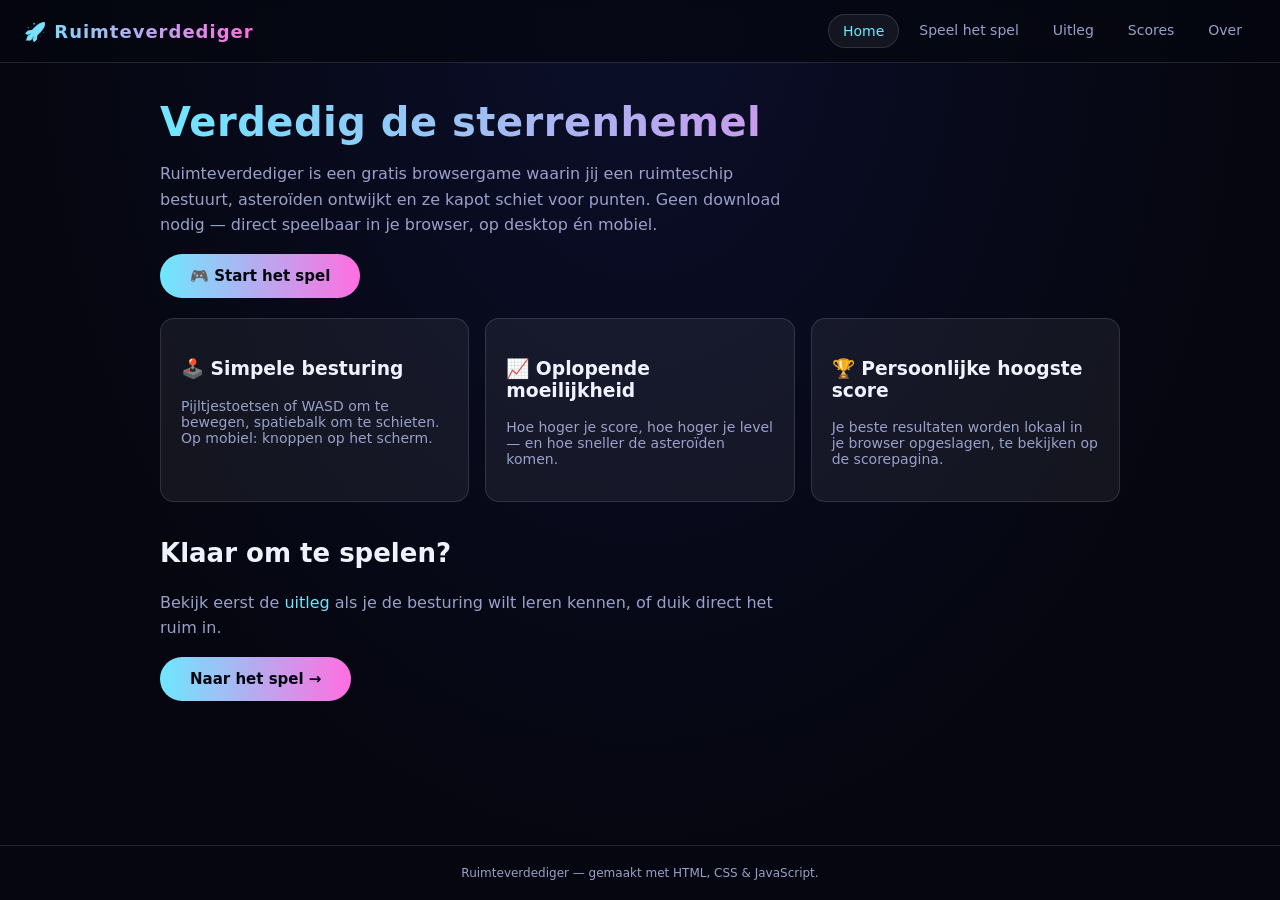
==== commit 1e7bdf26: "Update index.html" ====
--- a/index.html
+++ b/index.html
@@ -3,631 +3,55 @@
 <head>
 <meta charset="UTF-8">
 <meta name="viewport" content="width=device-width, initial-scale=1.0">
-<title>Ruimte Spel</title>
-<style>
-  :root {
-    --bg: #05060f;
-    --bg2: #0b0f2a;
-    --panel: rgba(255,255,255,0.06);
-    --panel-border: rgba(255,255,255,0.12);
-    --text: #f0f2ff;
-    --text-dim: #9aa0c9;
-    --accent: #6ee7ff;
-    --accent2: #ff6ee0;
-    --danger: #ff5a5a;
-    --good: #7dffb0;
-  }
-  @media (prefers-color-scheme: light) {
-    :root:not([data-theme="dark"]) {
-      --bg: #0a0d20;
-      --bg2: #10143a;
-      --text: #f0f2ff;
-      --text-dim: #aab0e0;
-    }
-  }
-  :root[data-theme="dark"] {
-    --bg: #05060f;
-    --bg2: #0b0f2a;
-  }
-
-  * { box-sizing: border-box; }
-
-  html, body {
-    margin: 0;
-    padding: 0;
-    background: var(--bg);
-    color: var(--text);
-    font-family: 'Segoe UI', system-ui, -apple-system, sans-serif;
-    overflow-x: hidden;
-    min-height: 100%;
-  }
-
-  body {
-    background: radial-gradient(ellipse at top, var(--bg2), var(--bg) 70%);
-    display: flex;
-    flex-direction: column;
-    align-items: center;
-    padding: 16px;
-    min-height: 100vh;
-  }
-
-  h1 {
-    font-size: clamp(20px, 4vw, 30px);
-    margin: 4px 0 2px 0;
-    letter-spacing: 1px;
-    background: linear-gradient(90deg, var(--accent), var(--accent2));
-    -webkit-background-clip: text;
-    background-clip: text;
-    color: transparent;
-    text-align: center;
-  }
-
-  .subtitle {
-    color: var(--text-dim);
-    font-size: 13px;
-    margin-bottom: 12px;
-    text-align: center;
-  }
-
-  .hud {
-    display: flex;
-    gap: 12px;
-    flex-wrap: wrap;
-    justify-content: center;
-    margin-bottom: 10px;
-    width: 100%;
-    max-width: 800px;
-  }
-
-  .stat {
-    background: var(--panel);
-    border: 1px solid var(--panel-border);
-    border-radius: 10px;
-    padding: 6px 14px;
-    font-size: 14px;
-    min-width: 90px;
-    text-align: center;
-  }
-
-  .stat .label {
-    display: block;
-    font-size: 10px;
-    text-transform: uppercase;
-    letter-spacing: 1px;
-    color: var(--text-dim);
-    margin-bottom: 2px;
-  }
-
-  .stat .value {
-    font-weight: 700;
-    font-size: 16px;
-  }
-
-  #gameWrap {
-    position: relative;
-    width: 100%;
-    max-width: 800px;
-    aspect-ratio: 4 / 3;
-    border-radius: 16px;
-    overflow: hidden;
-    border: 1px solid var(--panel-border);
-    box-shadow: 0 0 40px rgba(110, 231, 255, 0.08), inset 0 0 60px rgba(0,0,0,0.5);
-    touch-action: none;
-  }
-
-  canvas {
-    display: block;
-    width: 100%;
-    height: 100%;
-    background: #000;
-  }
-
-  .overlay {
-    position: absolute;
-    inset: 0;
-    display: flex;
-    flex-direction: column;
-    align-items: center;
-    justify-content: center;
-    text-align: center;
-    background: rgba(3, 4, 14, 0.78);
-    backdrop-filter: blur(3px);
-    padding: 20px;
-    gap: 10px;
-  }
-
-  .overlay.hidden { display: none; }
-
-  .overlay h2 {
-    margin: 0;
-    font-size: clamp(22px, 5vw, 32px);
-    color: var(--accent);
-  }
-
-  .overlay p {
-    color: var(--text-dim);
-    max-width: 420px;
-    line-height: 1.5;
-    font-size: 14px;
-    margin: 0;
-  }
-
-  button {
-    margin-top: 8px;
-    background: linear-gradient(90deg, var(--accent), var(--accent2));
-    border: none;
-    color: #04060f;
-    font-weight: 700;
-    font-size: 15px;
-    padding: 12px 28px;
-    border-radius: 999px;
-    cursor: pointer;
-    transition: transform 0.15s ease, box-shadow 0.15s ease;
-  }
-
-  button:hover { transform: translateY(-2px); box-shadow: 0 6px 20px rgba(110,231,255,0.35); }
-  button:active { transform: translateY(0px); }
-
-  .controls-info {
-    margin-top: 14px;
-    display: flex;
-    gap: 18px;
-    flex-wrap: wrap;
-    justify-content: center;
-    color: var(--text-dim);
-    font-size: 12px;
-    max-width: 800px;
-    text-align: center;
-  }
-
-  .controls-info span { white-space: nowrap; }
-  .key {
-    display: inline-block;
-    border: 1px solid var(--panel-border);
-    background: var(--panel);
-    border-radius: 5px;
-    padding: 1px 7px;
-    font-family: monospace;
-    margin: 0 2px;
-  }
-
-  /* Mobiele touch-knoppen */
-  #touchControls {
-    display: none;
-    width: 100%;
-    max-width: 800px;
-    justify-content: space-between;
-    margin-top: 12px;
-    gap: 10px;
-  }
-  .touchBtn {
-    flex: 1;
-    background: var(--panel);
-    border: 1px solid var(--panel-border);
-    border-radius: 12px;
-    color: var(--text);
-    font-size: 22px;
-    padding: 16px 0;
-    user-select: none;
-    -webkit-user-select: none;
-    text-align: center;
-  }
-  .touchBtn:active { background: rgba(110,231,255,0.2); }
-
-  @media (hover: none) and (pointer: coarse) {
-    #touchControls { display: flex; }
-  }
-</style>
+<title>Ruimteverdediger — Home</title>
+<link rel="icon" href="data:image/svg+xml,<svg xmlns=%22http://www.w3.org/2000/svg%22 viewBox=%220 0 100 100%22><text y=%22.9em%22 font-size=%2290%22>🚀</text></svg>">
+<link rel="stylesheet" href="css/style.css">
 </head>
 <body>
 
-  <h1>🚀 Ruimteverdediger</h1>
-  <div class="subtitle">Ontwijk de asteroïden, schiet ze kapot, en overleef zo lang mogelijk!</div>
+  <header class="site-header">
+    <div class="logo">🚀 Ruimteverdediger</div>
+    <nav class="main-nav">
+      <a href="index.html" class="active">Home</a>
+      <a href="spel.html">Speel het spel</a>
+      <a href="uitleg.html">Uitleg</a>
+      <a href="scores.html">Scores</a>
+      <a href="over.html">Over</a>
+    </nav>
+  </header>
 
-  <div class="hud">
-    <div class="stat"><span class="label">Score</span><span class="value" id="scoreVal">0</span></div>
-    <div class="stat"><span class="label">Levens</span><span class="value" id="livesVal">3</span></div>
-    <div class="stat"><span class="label">Level</span><span class="value" id="levelVal">1</span></div>
-    <div class="stat"><span class="label">Hoogste score</span><span class="value" id="highVal">0</span></div>
-  </div>
+  <main>
+    <h1>Verdedig de sterrenhemel</h1>
+    <p class="lead">
+      Ruimteverdediger is een gratis browsergame waarin jij een ruimteschip bestuurt,
+      asteroïden ontwijkt en ze kapot schiet voor punten. Geen download nodig — direct
+      speelbaar in je browser, op desktop én mobiel.
+    </p>
+    <a href="spel.html" class="btn">🎮 Start het spel</a>
 
-  <div id="gameWrap">
-    <canvas id="game"></canvas>
-
-    <div class="overlay" id="startOverlay">
-      <h2>Klaar voor lancering?</h2>
-      <p>Bestuur je ruimteschip met de pijltjestoetsen of WASD. Schiet met de spatiebalk.
-      Vernietig asteroïden voor punten en ontwijk botsingen — je hebt maar 3 levens!</p>
-      <button id="startBtn">Start Spel</button>
+    <div class="card-grid">
+      <div class="card">
+        <h3>🕹️ Simpele besturing</h3>
+        <p style="color:var(--text-dim); font-size:14px;">Pijltjestoetsen of WASD om te bewegen, spatiebalk om te schieten. Op mobiel: knoppen op het scherm.</p>
+      </div>
+      <div class="card">
+        <h3>📈 Oplopende moeilijkheid</h3>
+        <p style="color:var(--text-dim); font-size:14px;">Hoe hoger je score, hoe hoger je level — en hoe sneller de asteroïden komen.</p>
+      </div>
+      <div class="card">
+        <h3>🏆 Persoonlijke hoogste score</h3>
+        <p style="color:var(--text-dim); font-size:14px;">Je beste resultaten worden lokaal in je browser opgeslagen, te bekijken op de scorepagina.</p>
+      </div>
     </div>
 
-    <div class="overlay hidden" id="gameOverOverlay">
-      <h2>Game Over</h2>
-      <p id="finalScoreText">Je score: 0</p>
-      <button id="restartBtn">Opnieuw Spelen</button>
-    </div>
+    <h2>Klaar om te spelen?</h2>
+    <p class="lead">Bekijk eerst de <a href="uitleg.html">uitleg</a> als je de besturing wilt leren kennen, of duik direct het ruim in.</p>
+    <a href="spel.html" class="btn">Naar het spel →</a>
+  </main>
 
-    <div class="overlay hidden" id="pauseOverlay">
-      <h2>Gepauzeerd</h2>
-      <p>Druk op P om verder te gaan.</p>
-      <button id="resumeBtn">Verder Spelen</button>
-    </div>
-  </div>
+  <footer class="site-footer">
+    Ruimteverdediger — gemaakt met HTML, CSS &amp; JavaScript.
+  </footer>
 
-  <div class="controls-info">
-    <span><span class="key">↑↓←→</span> of <span class="key">WASD</span> bewegen</span>
-    <span><span class="key">Spatie</span> schieten</span>
-    <span><span class="key">P</span> pauzeren</span>
-  </div>
-
-  <div id="touchControls">
-    <div class="touchBtn" id="btnLeft">◀</div>
-    <div class="touchBtn" id="btnFire">🔥</div>
-    <div class="touchBtn" id="btnRight">▶</div>
-  </div>
-
-<script>
-(function() {
-  const canvas = document.getElementById('game');
-  const ctx = canvas.getContext('2d');
-  const scoreVal = document.getElementById('scoreVal');
-  const livesVal = document.getElementById('livesVal');
-  const levelVal = document.getElementById('levelVal');
-  const highVal = document.getElementById('highVal');
-  const startOverlay = document.getElementById('startOverlay');
-  const gameOverOverlay = document.getElementById('gameOverOverlay');
-  const pauseOverlay = document.getElementById('pauseOverlay');
-  const finalScoreText = document.getElementById('finalScoreText');
-  const startBtn = document.getElementById('startBtn');
-  const restartBtn = document.getElementById('restartBtn');
-  const resumeBtn = document.getElementById('resumeBtn');
-
-  let W, H, DPR;
-  function resize() {
-    DPR = Math.min(window.devicePixelRatio || 1, 2);
-    const rect = canvas.getBoundingClientRect();
-    W = rect.width;
-    H = rect.height;
-    canvas.width = W * DPR;
-    canvas.height = H * DPR;
-    ctx.setTransform(DPR, 0, 0, DPR, 0, 0);
-  }
-  window.addEventListener('resize', resize);
-
-  let HIGH_SCORE = 0;
-  try {
-    const stored = localStorage.getItem('ruimtespel_highscore');
-    if (stored) HIGH_SCORE = parseInt(stored, 10) || 0;
-  } catch (e) { /* localStorage niet beschikbaar */ }
-  highVal.textContent = HIGH_SCORE;
-
-  let state = 'start'; // start, playing, paused, over
-  let score = 0, lives = 3, level = 1;
-  let ship, bullets, asteroids, particles, stars, keys;
-  let spawnTimer = 0, frame = 0;
-
-  function initGame() {
-    ship = {
-      x: W / 2, y: H - 60, w: 30, h: 30,
-      speed: 4.5, cooldown: 0
-    };
-    bullets = [];
-    asteroids = [];
-    particles = [];
-    keys = {};
-    score = 0; lives = 3; level = 1;
-    spawnTimer = 0; frame = 0;
-    stars = [];
-    for (let i = 0; i < 80; i++) {
-      stars.push({
-        x: Math.random() * W,
-        y: Math.random() * H,
-        r: Math.random() * 1.6 + 0.3,
-        speed: Math.random() * 0.6 + 0.2
-      });
-    }
-    updateHUD();
-  }
-
-  function updateHUD() {
-    scoreVal.textContent = score;
-    livesVal.textContent = lives;
-    levelVal.textContent = level;
-  }
-
-  function spawnAsteroid() {
-    const size = Math.random() * 22 + 16;
-    asteroids.push({
-      x: Math.random() * (W - size) + size / 2,
-      y: -size,
-      w: size,
-      vy: (Math.random() * 0.8 + 0.7) * (1 + level * 0.12),
-      vx: (Math.random() - 0.5) * 1.2,
-      rot: Math.random() * Math.PI * 2,
-      vrot: (Math.random() - 0.5) * 0.05,
-      hp: size > 30 ? 2 : 1
-    });
-  }
-
-  function spawnParticles(x, y, color, count) {
-    for (let i = 0; i < count; i++) {
-      particles.push({
-        x, y,
-        vx: (Math.random() - 0.5) * 4,
-        vy: (Math.random() - 0.5) * 4,
-        life: 30 + Math.random() * 20,
-        maxLife: 50,
-        color
-      });
-    }
-  }
-
-  function rectsOverlap(a, b) {
-    return Math.abs(a.x - b.x) < (a.w + b.w) / 2 &&
-           Math.abs(a.y - b.y) < (a.h + b.w) / 2;
-  }
-
-  function update() {
-    frame++;
-
-    // Sterren bewegen
-    stars.forEach(s => {
-      s.y += s.speed;
-      if (s.y > H) { s.y = 0; s.x = Math.random() * W; }
-    });
-
-    // Schip beweging
-    const left = keys['ArrowLeft'] || keys['a'] || keys['A'];
-    const right = keys['ArrowRight'] || keys['d'] || keys['D'];
-    const up = keys['ArrowUp'] || keys['w'] || keys['W'];
-    const down = keys['ArrowDown'] || keys['s'] || keys['S'];
-
-    if (left) ship.x -= ship.speed;
-    if (right) ship.x += ship.speed;
-    if (up) ship.y -= ship.speed;
-    if (down) ship.y += ship.speed;
-
-    ship.x = Math.max(ship.w / 2, Math.min(W - ship.w / 2, ship.x));
-    ship.y = Math.max(ship.h / 2, Math.min(H - ship.h / 2, ship.y));
-
-    if (ship.cooldown > 0) ship.cooldown--;
-    if ((keys[' '] || keys['Spacebar']) && ship.cooldown === 0) {
-      bullets.push({ x: ship.x, y: ship.y - ship.h / 2, w: 4, h: 12, vy: -8 });
-      ship.cooldown = 10;
-    }
-
-    // Kogels
-    bullets.forEach(b => b.y += b.vy);
-    bullets = bullets.filter(b => b.y > -20);
-
-    // Asteroïden spawnen (moeilijkheid stijgt met level)
-    spawnTimer++;
-    const spawnRate = Math.max(22, 55 - level * 4);
-    if (spawnTimer > spawnRate) {
-      spawnTimer = 0;
-      spawnAsteroid();
-    }
-
-    // Asteroïden bewegen
-    asteroids.forEach(a => {
-      a.y += a.vy;
-      a.x += a.vx;
-      a.rot += a.vrot;
-    });
-
-    // Botsing: kogel vs asteroïde
-    for (let i = asteroids.length - 1; i >= 0; i--) {
-      const a = asteroids[i];
-      for (let j = bullets.length - 1; j >= 0; j--) {
-        const b = bullets[j];
-        const dx = a.x - b.x, dy = a.y - b.y;
-        if (Math.sqrt(dx * dx + dy * dy) < a.w / 2 + 6) {
-          bullets.splice(j, 1);
-          a.hp--;
-          spawnParticles(b.x, b.y, '#6ee7ff', 4);
-          if (a.hp <= 0) {
-            score += Math.round(a.w);
-            spawnParticles(a.x, a.y, '#ff6ee0', 10);
-            asteroids.splice(i, 1);
-          }
-          break;
-        }
-      }
-    }
-
-    // Botsing: schip vs asteroïde
-    for (let i = asteroids.length - 1; i >= 0; i--) {
-      const a = asteroids[i];
-      const dx = a.x - ship.x, dy = a.y - ship.y;
-      if (Math.sqrt(dx * dx + dy * dy) < a.w / 2 + ship.w / 2 - 4) {
-        asteroids.splice(i, 1);
-        spawnParticles(ship.x, ship.y, '#ff5a5a', 16);
-        lives--;
-        updateHUD();
-        if (lives <= 0) {
-          endGame();
-          return;
-        }
-      }
-    }
-
-    // Asteroïden die buiten beeld vallen
-    asteroids = asteroids.filter(a => a.y < H + 50);
-
-    // Deeltjes
-    particles.forEach(p => { p.x += p.vx; p.y += p.vy; p.life--; });
-    particles = particles.filter(p => p.life > 0);
-
-    // Level omhoog elke 400 punten
-    const newLevel = Math.floor(score / 400) + 1;
-    if (newLevel !== level) { level = newLevel; }
-
-    updateHUD();
-  }
-
-  function drawShip() {
-    ctx.save();
-    ctx.translate(ship.x, ship.y);
-    ctx.beginPath();
-    ctx.moveTo(0, -ship.h / 2);
-    ctx.lineTo(ship.w / 2, ship.h / 2);
-    ctx.lineTo(0, ship.h / 3);
-    ctx.lineTo(-ship.w / 2, ship.h / 2);
-    ctx.closePath();
-    const grad = ctx.createLinearGradient(0, -ship.h / 2, 0, ship.h / 2);
-    grad.addColorStop(0, '#6ee7ff');
-    grad.addColorStop(1, '#3450c9');
-    ctx.fillStyle = grad;
-    ctx.fill();
-    // vlam
-    if (frame % 6 < 3) {
-      ctx.beginPath();
-      ctx.moveTo(-6, ship.h / 2);
-      ctx.lineTo(0, ship.h / 2 + 10 + Math.random() * 6);
-      ctx.lineTo(6, ship.h / 2);
-      ctx.closePath();
-      ctx.fillStyle = '#ffb84d';
-      ctx.fill();
-    }
-    ctx.restore();
-  }
-
-  function draw() {
-    ctx.clearRect(0, 0, W, H);
-
-    // achtergrond sterren
-    ctx.fillStyle = '#ffffff';
-    stars.forEach(s => {
-      ctx.globalAlpha = 0.7;
-      ctx.beginPath();
-      ctx.arc(s.x, s.y, s.r, 0, Math.PI * 2);
-      ctx.fill();
-    });
-    ctx.globalAlpha = 1;
-
-    // asteroïden
-    asteroids.forEach(a => {
-      ctx.save();
-      ctx.translate(a.x, a.y);
-      ctx.rotate(a.rot);
-      ctx.beginPath();
-      const spikes = 8;
-      for (let i = 0; i < spikes; i++) {
-        const ang = (i / spikes) * Math.PI * 2;
-        const r = a.w / 2 * (0.8 + (i % 2 === 0 ? 0.2 : 0));
-        ctx.lineTo(Math.cos(ang) * r, Math.sin(ang) * r);
-      }
-      ctx.closePath();
-      ctx.fillStyle = a.hp > 1 ? '#a97c50' : '#8a6a4a';
-      ctx.fill();
-      ctx.strokeStyle = 'rgba(0,0,0,0.4)';
-      ctx.stroke();
-      ctx.restore();
-    });
-
-    // kogels
-    ctx.fillStyle = '#6ee7ff';
-    bullets.forEach(b => {
-      ctx.fillRect(b.x - b.w / 2, b.y - b.h / 2, b.w, b.h);
-    });
-
-    // deeltjes
-    particles.forEach(p => {
-      ctx.globalAlpha = p.life / p.maxLife;
-      ctx.fillStyle = p.color;
-      ctx.beginPath();
-      ctx.arc(p.x, p.y, 2.5, 0, Math.PI * 2);
-      ctx.fill();
-    });
-    ctx.globalAlpha = 1;
-
-    drawShip();
-  }
-
-  function loop() {
-    if (state === 'playing') {
-      update();
-      draw();
-    }
-    requestAnimationFrame(loop);
-  }
-
-  function endGame() {
-    state = 'over';
-    if (score > HIGH_SCORE) {
-      HIGH_SCORE = score;
-      try { localStorage.setItem('ruimtespel_highscore', String(HIGH_SCORE)); } catch (e) {}
-      highVal.textContent = HIGH_SCORE;
-    }
-    finalScoreText.textContent = `Je score: ${score} — Level ${level}`;
-    gameOverOverlay.classList.remove('hidden');
-  }
-
-  function startGame() {
-    resize();
-    initGame();
-    state = 'playing';
-    startOverlay.classList.add('hidden');
-    gameOverOverlay.classList.add('hidden');
-    pauseOverlay.classList.add('hidden');
-  }
-
-  // Besturing
-  window.addEventListener('keydown', (e) => {
-    keys[e.key] = true;
-    if (e.key === ' ') e.preventDefault();
-    if ((e.key === 'p' || e.key === 'P') && state !== 'start' && state !== 'over') {
-      togglePause();
-    }
-  });
-  window.addEventListener('keyup', (e) => { keys[e.key] = false; });
-
-  function togglePause() {
-    if (state === 'playing') {
-      state = 'paused';
-      pauseOverlay.classList.remove('hidden');
-    } else if (state === 'paused') {
-      state = 'playing';
-      pauseOverlay.classList.add('hidden');
-    }
-  }
-
-  startBtn.addEventListener('click', startGame);
-  restartBtn.addEventListener('click', startGame);
-  resumeBtn.addEventListener('click', togglePause);
-
-  // Touch besturing (mobiel)
-  const btnLeft = document.getElementById('btnLeft');
-  const btnRight = document.getElementById('btnRight');
-  const btnFire = document.getElementById('btnFire');
-
-  function bindTouch(el, key) {
-    el.addEventListener('touchstart', (e) => { e.preventDefault(); keys[key] = true; }, {passive: false});
-    el.addEventListener('touchend', (e) => { e.preventDefault(); keys[key] = false; }, {passive: false});
-    el.addEventListener('mousedown', () => { keys[key] = true; });
-    el.addEventListener('mouseup', () => { keys[key] = false; });
-    el.addEventListener('mouseleave', () => { keys[key] = false; });
-  }
-  bindTouch(btnLeft, 'ArrowLeft');
-  bindTouch(btnRight, 'ArrowRight');
-  bindTouch(btnFire, ' ');
-
-  // Ook slepen met vinger direct op canvas
-  let touchActive = false;
-  canvas.addEventListener('touchmove', (e) => {
-    if (state !== 'playing') return;
-    e.preventDefault();
-    const rect = canvas.getBoundingClientRect();
-    const t = e.touches[0];
-    ship.x = t.clientX - rect.left;
-    ship.y = t.clientY - rect.top;
-  }, {passive: false});
-
-  resize();
-  initGame();
-  draw();
-  requestAnimationFrame(loop);
-})();
-</script>
 </body>
-</html>+</html>
--- a/css/style.css
+++ b/css/style.css
@@ -0,0 +1,284 @@
+:root {
+  --bg: #05060f;
+  --bg2: #0b0f2a;
+  --panel: rgba(255,255,255,0.06);
+  --panel-border: rgba(255,255,255,0.12);
+  --text: #f0f2ff;
+  --text-dim: #9aa0c9;
+  --accent: #6ee7ff;
+  --accent2: #ff6ee0;
+  --danger: #ff5a5a;
+  --good: #7dffb0;
+}
+
+* { box-sizing: border-box; }
+
+html, body {
+  margin: 0;
+  padding: 0;
+  background: var(--bg);
+  color: var(--text);
+  font-family: 'Segoe UI', system-ui, -apple-system, sans-serif;
+  min-height: 100%;
+}
+
+body {
+  background: radial-gradient(ellipse at top, var(--bg2), var(--bg) 70%);
+  min-height: 100vh;
+  display: flex;
+  flex-direction: column;
+}
+
+a { color: var(--accent); text-decoration: none; }
+a:hover { text-decoration: underline; }
+
+/* ---------- Navigatie ---------- */
+header.site-header {
+  display: flex;
+  align-items: center;
+  justify-content: space-between;
+  padding: 14px 24px;
+  border-bottom: 1px solid var(--panel-border);
+  background: rgba(5,6,15,0.7);
+  backdrop-filter: blur(6px);
+  position: sticky;
+  top: 0;
+  z-index: 50;
+  flex-wrap: wrap;
+  gap: 10px;
+}
+
+.logo {
+  font-weight: 800;
+  font-size: 18px;
+  letter-spacing: 1px;
+  background: linear-gradient(90deg, var(--accent), var(--accent2));
+  -webkit-background-clip: text;
+  background-clip: text;
+  color: transparent;
+}
+
+nav.main-nav {
+  display: flex;
+  gap: 6px;
+  flex-wrap: wrap;
+}
+
+nav.main-nav a {
+  color: var(--text-dim);
+  font-size: 14px;
+  padding: 8px 14px;
+  border-radius: 999px;
+  transition: background 0.15s ease, color 0.15s ease;
+}
+
+nav.main-nav a:hover {
+  background: var(--panel);
+  color: var(--text);
+  text-decoration: none;
+}
+
+nav.main-nav a.active {
+  background: var(--panel);
+  color: var(--accent);
+  border: 1px solid var(--panel-border);
+}
+
+/* ---------- Algemene layout ---------- */
+main {
+  flex: 1;
+  width: 100%;
+  max-width: 1000px;
+  margin: 0 auto;
+  padding: 32px 20px 60px 20px;
+}
+
+footer.site-footer {
+  text-align: center;
+  padding: 20px;
+  color: var(--text-dim);
+  font-size: 12px;
+  border-top: 1px solid var(--panel-border);
+}
+
+h1 {
+  font-size: clamp(26px, 5vw, 40px);
+  margin: 4px 0 8px 0;
+  letter-spacing: 0.5px;
+  background: linear-gradient(90deg, var(--accent), var(--accent2));
+  -webkit-background-clip: text;
+  background-clip: text;
+  color: transparent;
+}
+
+h2 {
+  font-size: clamp(20px, 3.5vw, 26px);
+  margin-top: 36px;
+  color: var(--text);
+}
+
+p.lead {
+  color: var(--text-dim);
+  font-size: 16px;
+  line-height: 1.6;
+  max-width: 640px;
+}
+
+.card {
+  background: var(--panel);
+  border: 1px solid var(--panel-border);
+  border-radius: 14px;
+  padding: 20px;
+}
+
+.card-grid {
+  display: grid;
+  grid-template-columns: repeat(auto-fit, minmax(220px, 1fr));
+  gap: 16px;
+  margin-top: 20px;
+}
+
+.btn {
+  display: inline-block;
+  background: linear-gradient(90deg, var(--accent), var(--accent2));
+  border: none;
+  color: #04060f;
+  font-weight: 700;
+  font-size: 15px;
+  padding: 13px 30px;
+  border-radius: 999px;
+  cursor: pointer;
+  transition: transform 0.15s ease, box-shadow 0.15s ease;
+  text-decoration: none;
+}
+.btn:hover { transform: translateY(-2px); box-shadow: 0 6px 20px rgba(110,231,255,0.35); text-decoration: none; }
+.btn:active { transform: translateY(0px); }
+
+.btn-outline {
+  background: transparent;
+  border: 1px solid var(--panel-border);
+  color: var(--text);
+}
+
+table.key-table {
+  width: 100%;
+  border-collapse: collapse;
+  margin-top: 12px;
+}
+table.key-table th, table.key-table td {
+  text-align: left;
+  padding: 10px 12px;
+  border-bottom: 1px solid var(--panel-border);
+  font-size: 14px;
+}
+table.key-table th { color: var(--text-dim); font-weight: 600; }
+
+.key {
+  display: inline-block;
+  border: 1px solid var(--panel-border);
+  background: var(--panel);
+  border-radius: 5px;
+  padding: 1px 8px;
+  font-family: monospace;
+  margin: 0 2px;
+}
+
+/* ---------- Spelpagina ---------- */
+.hud {
+  display: flex;
+  gap: 12px;
+  flex-wrap: wrap;
+  justify-content: center;
+  margin-bottom: 14px;
+}
+
+.stat {
+  background: var(--panel);
+  border: 1px solid var(--panel-border);
+  border-radius: 10px;
+  padding: 6px 14px;
+  font-size: 14px;
+  min-width: 90px;
+  text-align: center;
+}
+.stat .label {
+  display: block;
+  font-size: 10px;
+  text-transform: uppercase;
+  letter-spacing: 1px;
+  color: var(--text-dim);
+  margin-bottom: 2px;
+}
+.stat .value { font-weight: 700; font-size: 16px; }
+
+#gameWrap {
+  position: relative;
+  width: 100%;
+  max-width: 800px;
+  margin: 0 auto;
+  aspect-ratio: 4 / 3;
+  border-radius: 16px;
+  overflow: hidden;
+  border: 1px solid var(--panel-border);
+  box-shadow: 0 0 40px rgba(110, 231, 255, 0.08), inset 0 0 60px rgba(0,0,0,0.5);
+  touch-action: none;
+}
+
+canvas { display: block; width: 100%; height: 100%; background: #000; }
+
+.overlay {
+  position: absolute;
+  inset: 0;
+  display: flex;
+  flex-direction: column;
+  align-items: center;
+  justify-content: center;
+  text-align: center;
+  background: rgba(3, 4, 14, 0.82);
+  backdrop-filter: blur(3px);
+  padding: 20px;
+  gap: 10px;
+}
+.overlay.hidden { display: none; }
+.overlay h2 { margin: 0; font-size: clamp(22px, 5vw, 32px); color: var(--accent); }
+.overlay p { color: var(--text-dim); max-width: 420px; line-height: 1.5; font-size: 14px; margin: 0; }
+
+.controls-info {
+  margin-top: 14px;
+  display: flex;
+  gap: 18px;
+  flex-wrap: wrap;
+  justify-content: center;
+  color: var(--text-dim);
+  font-size: 12px;
+  max-width: 800px;
+  text-align: center;
+  margin-left: auto;
+  margin-right: auto;
+}
+
+#touchControls {
+  display: none;
+  width: 100%;
+  max-width: 800px;
+  margin: 12px auto 0 auto;
+  justify-content: space-between;
+  gap: 10px;
+}
+.touchBtn {
+  flex: 1;
+  background: var(--panel);
+  border: 1px solid var(--panel-border);
+  border-radius: 12px;
+  color: var(--text);
+  font-size: 22px;
+  padding: 16px 0;
+  user-select: none;
+  -webkit-user-select: none;
+  text-align: center;
+}
+.touchBtn:active { background: rgba(110,231,255,0.2); }
+
+@media (hover: none) and (pointer: coarse) {
+  #touchControls { display: flex; }
+}
